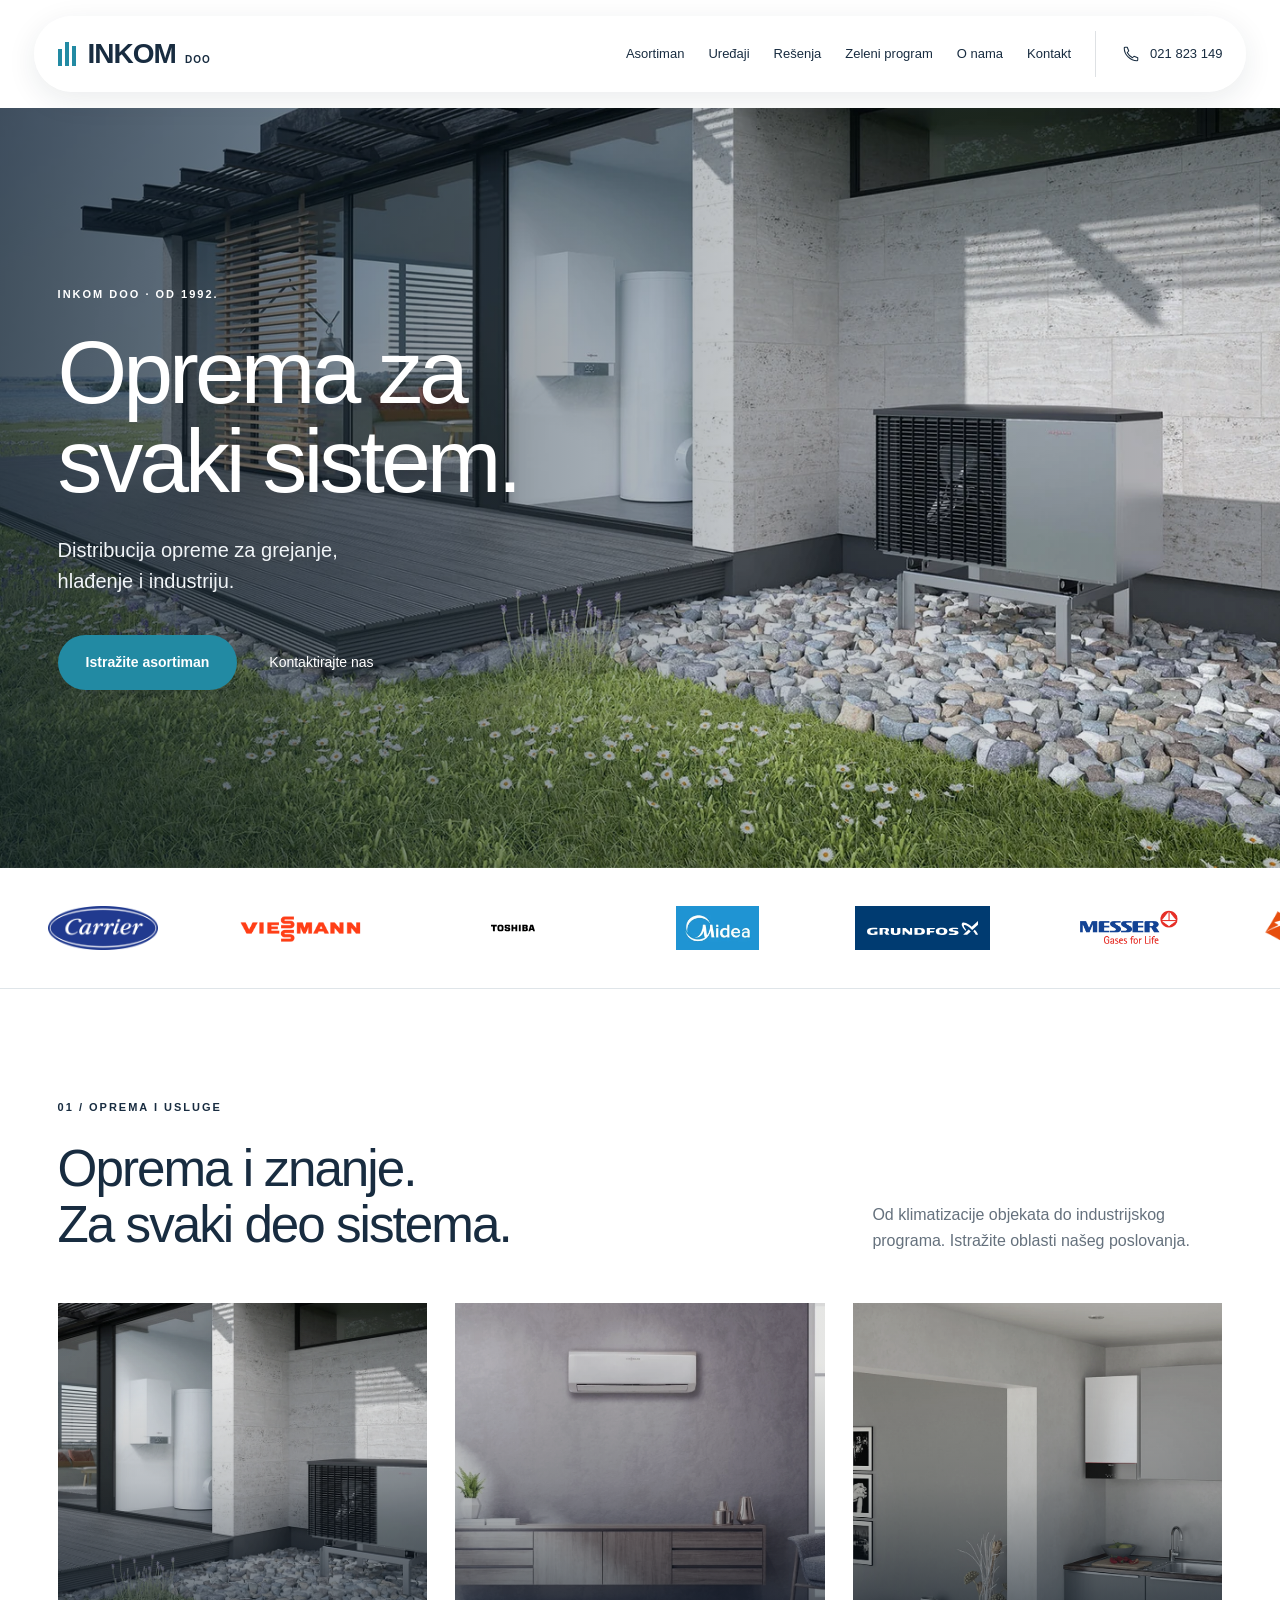
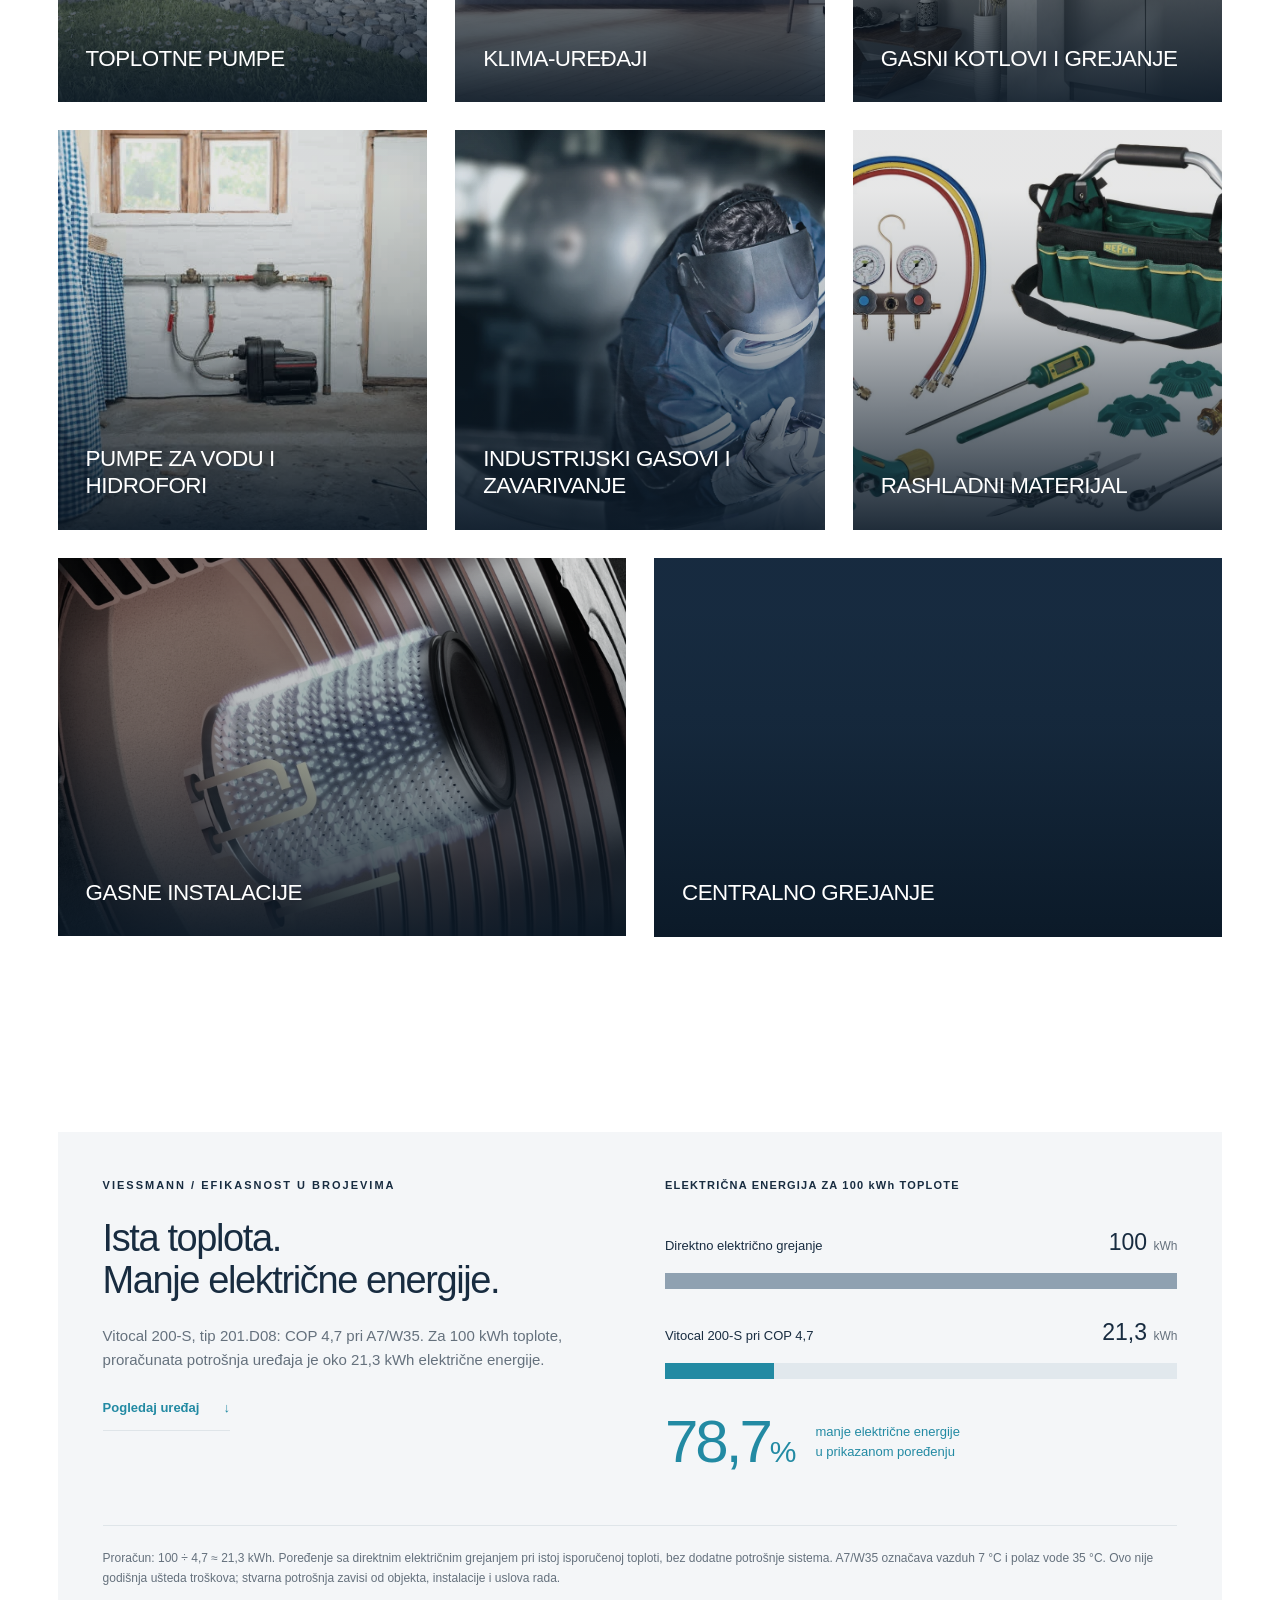
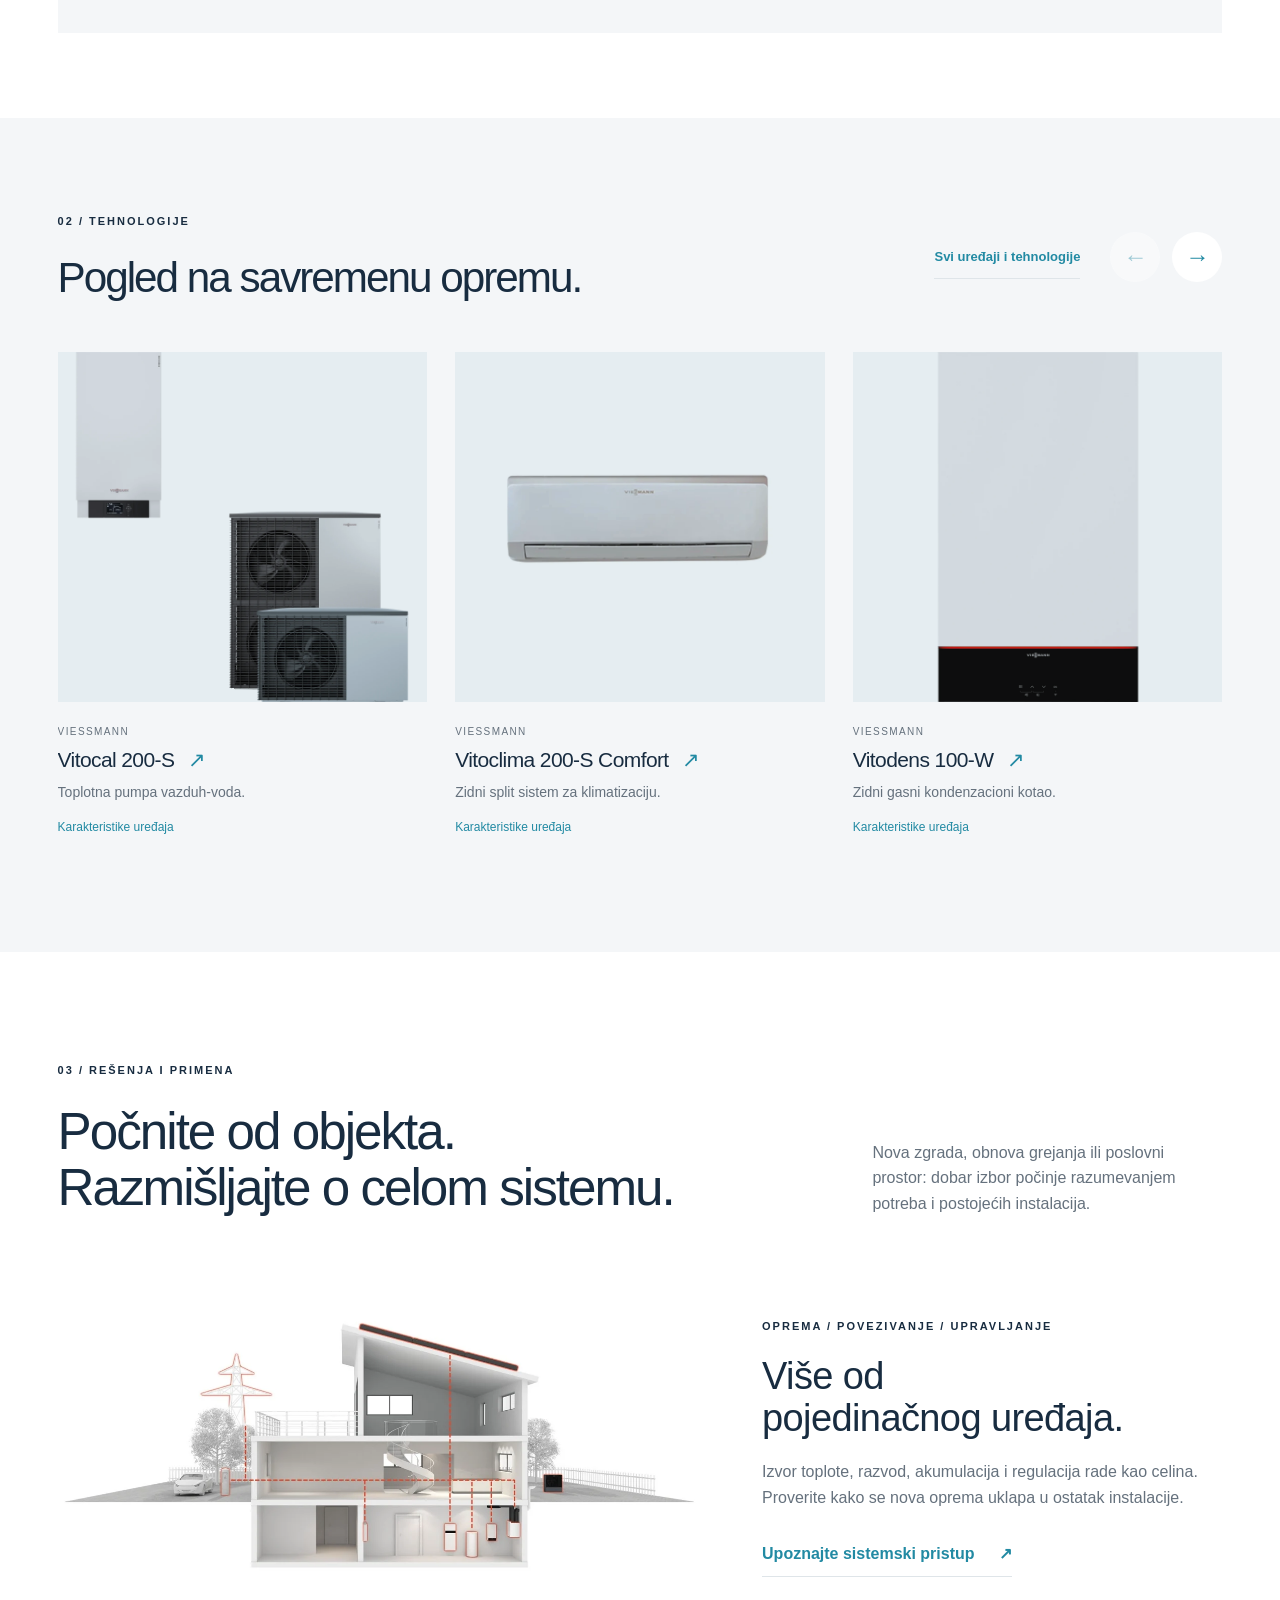
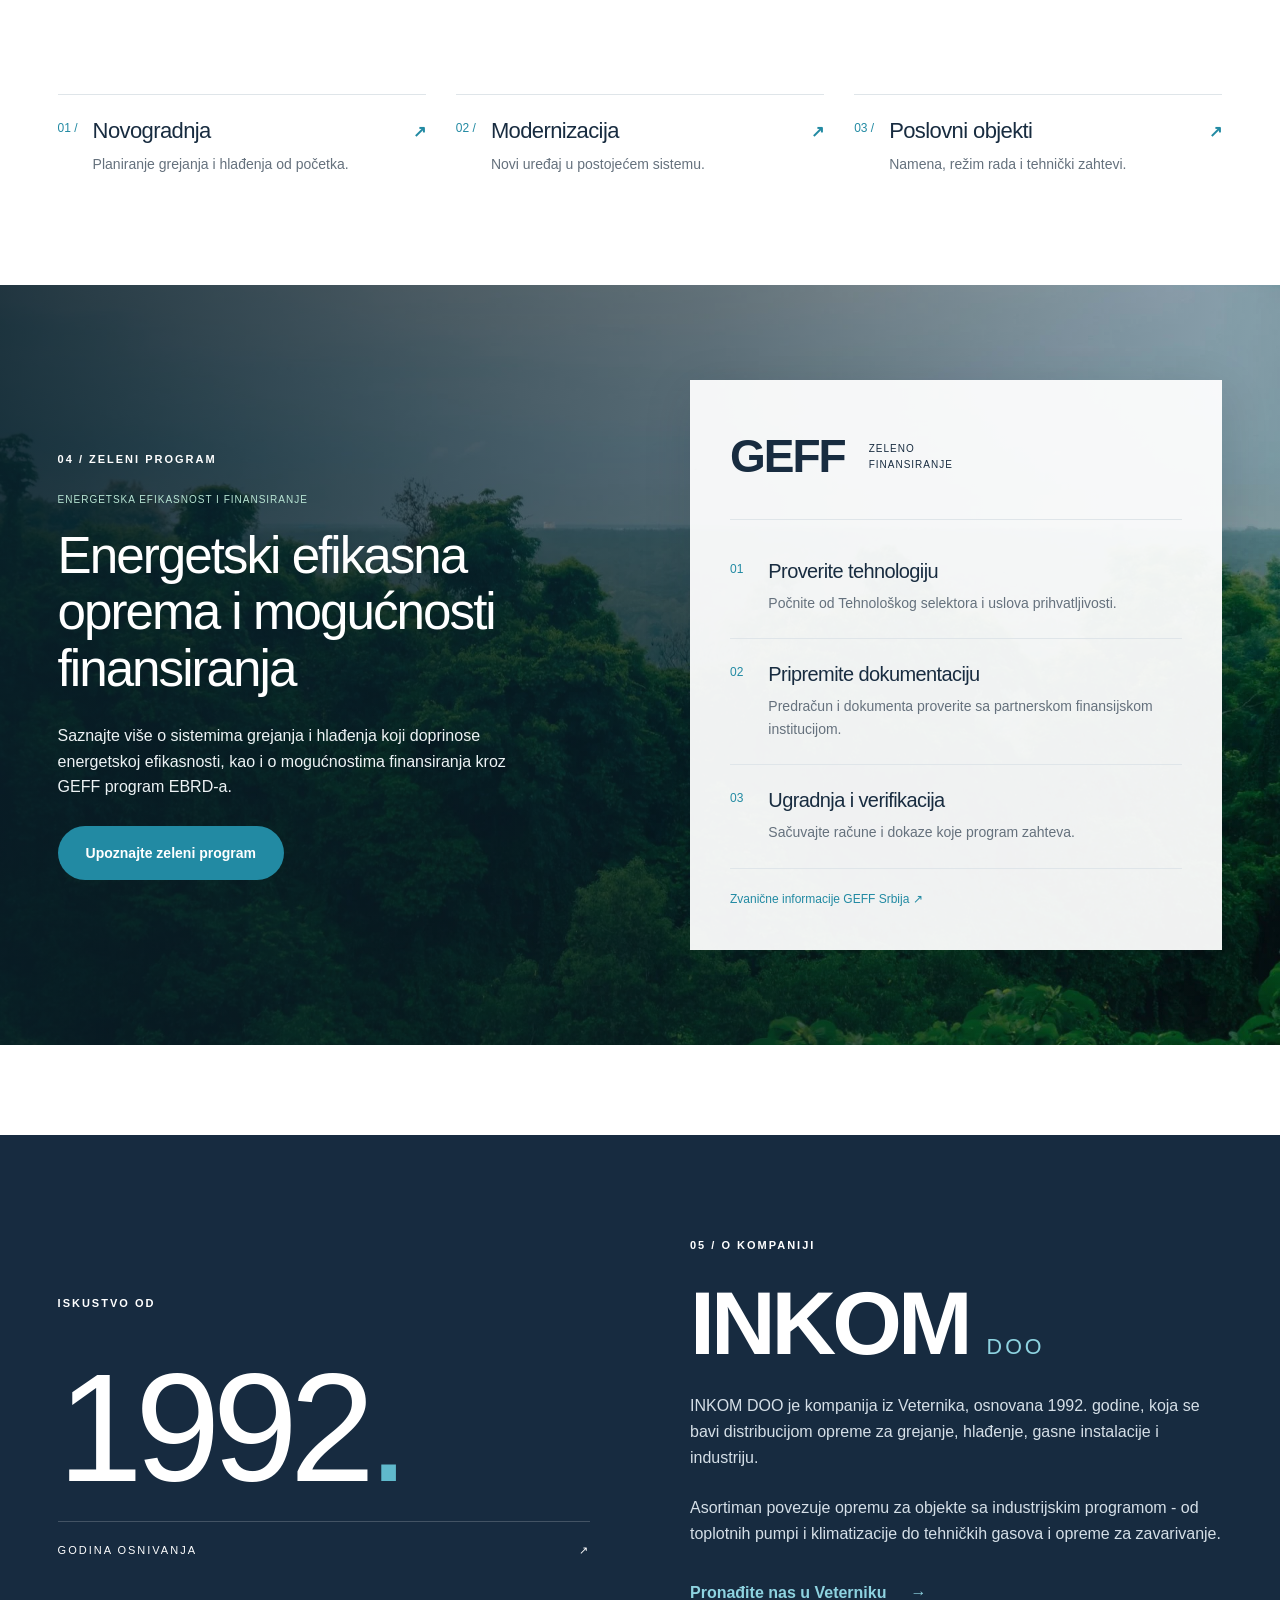
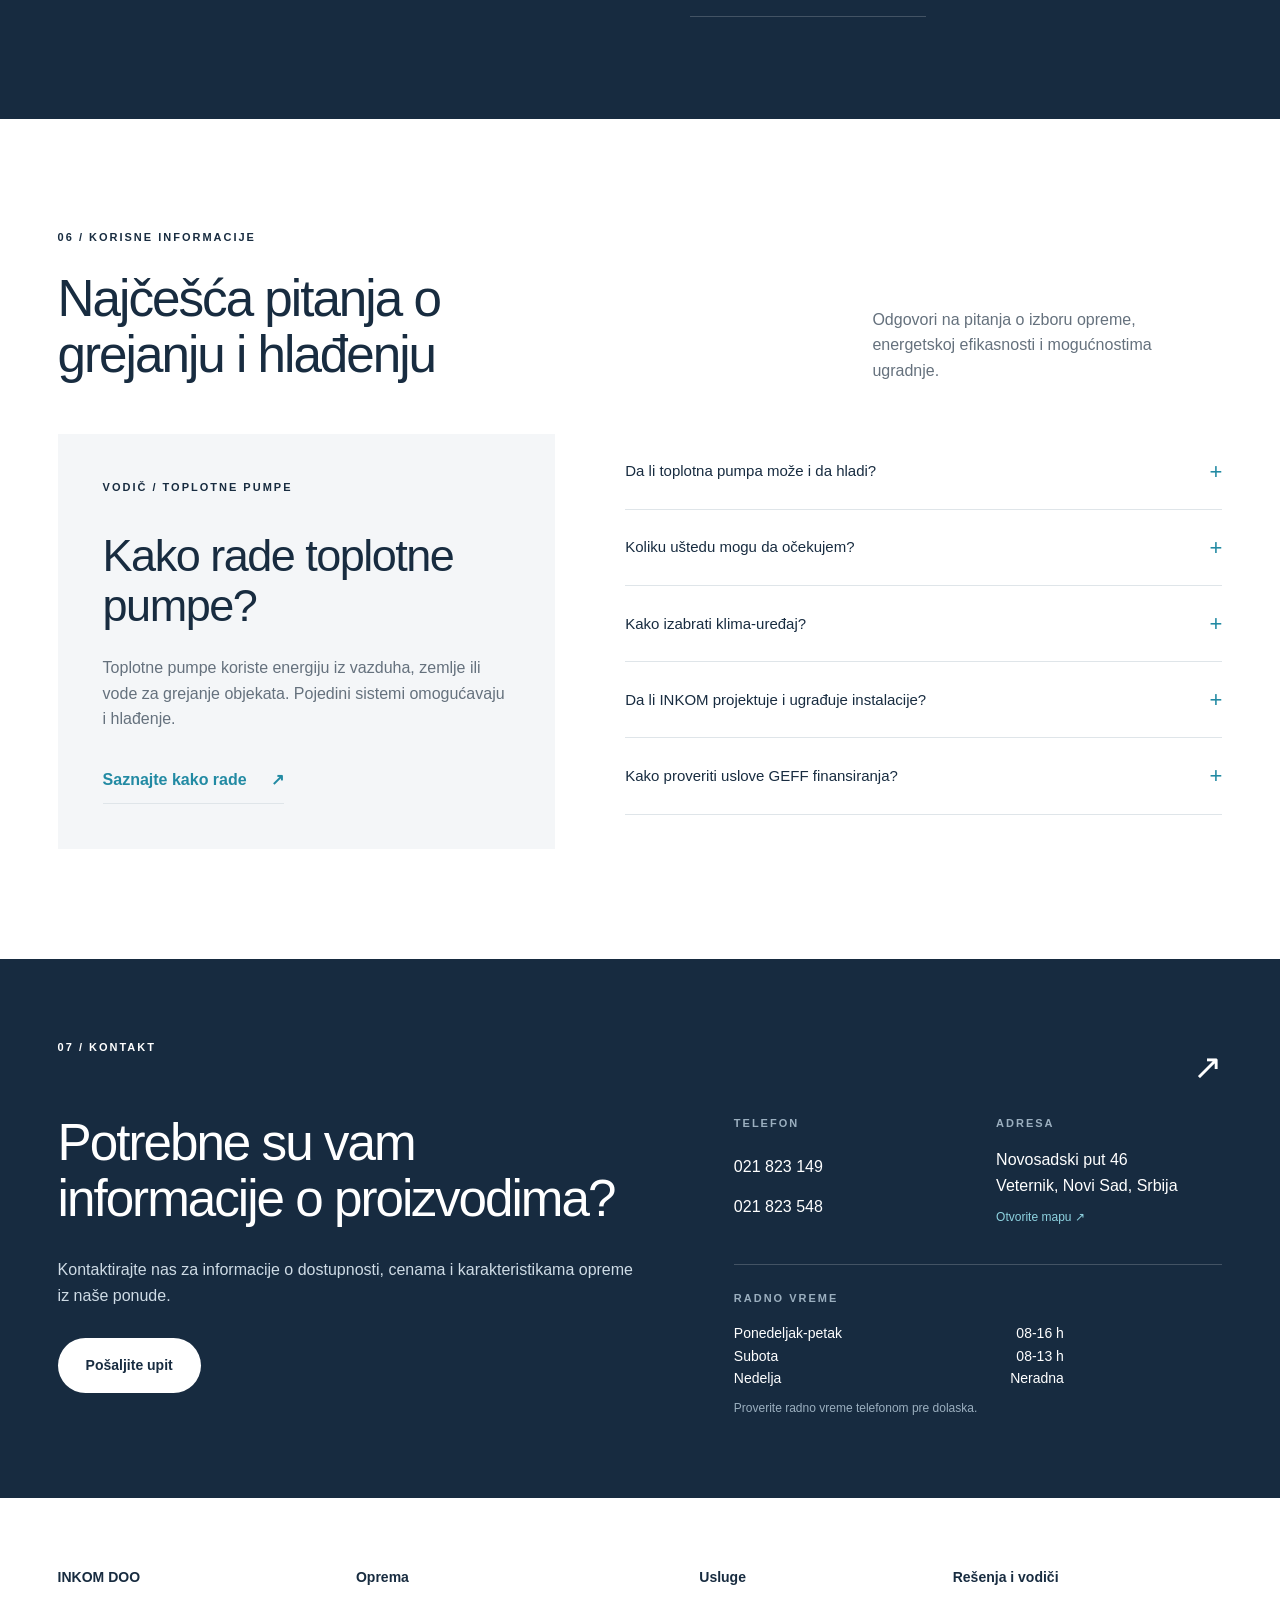
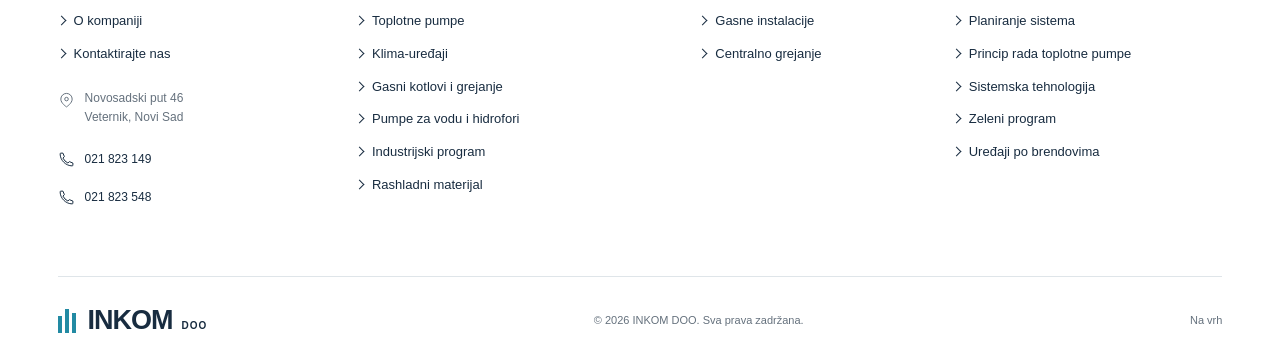
==== index.html @ 64c2d3a6 "Add files via upload" ====
<!doctype html>
<html lang="sr-Latn">
<head>
  <meta charset="utf-8">
  <meta name="viewport" content="width=device-width, initial-scale=1">
  <meta name="robots" content="noindex, nofollow">
  <meta name="description" content="Dizajnerski predlog početne stranice INKOM DOO, Veternik. Oprema za grejanje, hlađenje, gasne instalacije i industriju.">
  <meta name="theme-color" content="#ffffff">
  <title>INKOM DOO - Oprema za svaki sistem | Dizajnerski predlog</title>
  <link rel="icon" href="assets/favicon.svg" type="image/svg+xml">
  <link rel="stylesheet" href="styles.css?v=20261029-17">
  <script src="app.js?v=20261029-17" defer></script>
</head>
<body>
  <a class="skip-link" href="#sadrzaj">Pređite na sadržaj</a>
  <header class="header">
    <div class="container header-inner">
      <a class="wordmark" href="#pocetna" aria-label="INKOM DOO - početna"><span class="logo-symbol" aria-hidden="true"><b></b><b></b><b></b></span>INKOM<span class="doo">DOO</span></a>
      <button class="menu-toggle" type="button" aria-expanded="false" aria-controls="main-nav"><span>Meni</span><span class="menu-icon" aria-hidden="true"></span></button>
      <nav id="main-nav" class="main-nav" aria-label="Glavna navigacija">
        <a href="#asortiman">Asortiman</a><a href="proizvodi.html">Uređaji</a><a href="resenja.html">Rešenja</a><a href="zeleno-finansiranje.html">Zeleni program</a><a href="#o-nama">O nama</a><a href="#kontakt">Kontakt</a>
        <a class="nav-call" href="tel:+38121823149"><svg aria-hidden="true"><use href="assets/equipment.svg#phone"/></svg>021 823 149</a>
      </nav>
    </div>
  </header>
  <main id="sadrzaj">
    <section class="hero hero--overlay" id="pocetna" aria-labelledby="hero-title">
      <img class="hero-backdrop" src="assets/photos/heat-pump-installation.webp" width="1500" height="844" fetchpriority="high" decoding="async" alt="Toplotna pumpa uz savremeni stambeni objekat">
      <div class="hero-shade" aria-hidden="true"></div>
      <div class="container hero-inner">
        <div class="hero-copy">
          <p class="eyebrow">INKOM DOO · OD 1992.</p>
          <h1 id="hero-title">Oprema za<br>svaki sistem.</h1>
          <p class="hero-description">Distribucija opreme za grejanje,<br>hlađenje i industriju.</p>
          <div class="actions"><a class="button button-primary" href="#asortiman">Istražite asortiman</a><a class="hero-contact" href="#kontakt">Kontaktirajte nas</a></div>
        </div>
        
      </div>
    </section>
<section class="brand-ribbon" id="brendovi" tabindex="0" aria-label="Logotipi proizvođača"><div class="ribbon-window"><div class="ribbon-track"><div class="ribbon-group"><span class="ribbon-logo logo-carrier"><img src="assets/logos/carrier.png" alt="Carrier" width="160" height="55" decoding="async"></span><span class="ribbon-logo logo-viessmann"><img src="assets/logos/viessmann.png" alt="Viessmann" width="160" height="55" decoding="async"></span><span class="ribbon-logo logo-toshiba"><img src="assets/logos/toshiba.svg" alt="Toshiba" width="160" height="55" decoding="async"></span><span class="ribbon-logo logo-midea"><img src="assets/logos/midea.webp" alt="Midea" width="160" height="55" decoding="async"></span><span class="ribbon-logo logo-grundfos"><img src="assets/logos/grundfos.svg" alt="Grundfos" width="160" height="55" decoding="async"></span><span class="ribbon-logo logo-messer"><img src="assets/logos/messer.png" alt="Messer Tehnogas" width="160" height="55" decoding="async"></span><span class="ribbon-logo logo-jasic"><img src="assets/logos/jasic.png" alt="JASIC" width="160" height="55" decoding="async"></span><span class="ribbon-logo logo-kzubr"><img src="assets/logos/kzubr.svg" alt="Kzubr" width="160" height="55" decoding="async"></span><span class="ribbon-logo logo-hugong"><img src="assets/logos/hugong.png" alt="HUGONG" width="160" height="55" decoding="async"></span><span class="ribbon-logo logo-esab"><img src="assets/logos/esab.png" alt="ESAB" width="160" height="55" decoding="async"></span></div><div class="ribbon-group" aria-hidden="true"><span class="ribbon-logo logo-carrier"><img src="assets/logos/carrier.png" alt="" width="160" height="55" decoding="async"></span><span class="ribbon-logo logo-viessmann"><img src="assets/logos/viessmann.png" alt="" width="160" height="55" decoding="async"></span><span class="ribbon-logo logo-toshiba"><img src="assets/logos/toshiba.svg" alt="" width="160" height="55" decoding="async"></span><span class="ribbon-logo logo-midea"><img src="assets/logos/midea.webp" alt="" width="160" height="55" decoding="async"></span><span class="ribbon-logo logo-grundfos"><img src="assets/logos/grundfos.svg" alt="" width="160" height="55" decoding="async"></span><span class="ribbon-logo logo-messer"><img src="assets/logos/messer.png" alt="" width="160" height="55" decoding="async"></span><span class="ribbon-logo logo-jasic"><img src="assets/logos/jasic.png" alt="" width="160" height="55" decoding="async"></span><span class="ribbon-logo logo-kzubr"><img src="assets/logos/kzubr.svg" alt="" width="160" height="55" decoding="async"></span><span class="ribbon-logo logo-hugong"><img src="assets/logos/hugong.png" alt="" width="160" height="55" decoding="async"></span><span class="ribbon-logo logo-esab"><img src="assets/logos/esab.png" alt="" width="160" height="55" decoding="async"></span></div></div></div></section>

    <section class="section container" id="asortiman" aria-labelledby="categories-title">
      <div class="section-heading"><div><p class="eyebrow">01 / OPREMA I USLUGE</p><h2 id="categories-title">Oprema i znanje.<br>Za svaki deo sistema.</h2></div><p class="section-intro">Od klimatizacije objekata do industrijskog programa. Istražite oblasti našeg poslovanja.</p></div>
<div class="category-grid" id="usluge">
<a class="category-card" id="kategorija-toplotne-pumpe" href="toplotne-pumpe.html"><img src="assets/photos/heat-pump-installation.webp" width="1500" height="844" loading="lazy" decoding="async" alt="Toplotna pumpa uz fasadu kuće"><span class="category-shade" aria-hidden="true"></span><div class="category-copy"><h3>Toplotne pumpe</h3><div class="category-description"><p>Oprema za sisteme grejanja i hlađenja.</p></div></div><span class="category-arrow" aria-hidden="true">↗</span></a>
<a class="category-card" id="kategorija-klimatizacija" href="klima-uredjaji.html"><img src="assets/photos/category-climate.webp" width="1800" height="1013" loading="lazy" decoding="async" alt="Zidni klima-uređaj u dnevnoj sobi"><span class="category-shade" aria-hidden="true"></span><div class="category-copy"><h3>Klima-uređaji</h3><div class="category-description"><p>Klimatizacija stambenih i poslovnih prostora.</p></div></div><span class="category-arrow" aria-hidden="true">↗</span></a>
<a class="category-card" id="kategorija-kotlovi" href="gasni-kotlovi.html"><img src="assets/photos/category-boiler.webp" width="1800" height="1013" loading="lazy" decoding="async" alt="Zidni gasni kotao u savremenoj kuhinji"><span class="category-shade" aria-hidden="true"></span><div class="category-copy"><h3>Gasni kotlovi i grejanje</h3><div class="category-description"><p>Kotlovi i prateća oprema za grejne instalacije.</p></div></div><span class="category-arrow" aria-hidden="true">↗</span></a>
<a class="category-card" id="kategorija-pumpe" href="pumpe-za-vodu.html"><img src="assets/photos/category-water.webp" width="500" height="500" loading="lazy" decoding="async" alt="Pumpa za vodu povezana sa cevnom instalacijom"><span class="category-shade" aria-hidden="true"></span><div class="category-copy"><h3>Pumpe za vodu i hidrofori</h3><div class="category-description"><p>Oprema za snabdevanje i transport vode.</p></div></div><span class="category-arrow" aria-hidden="true">↗</span></a>
<a class="category-card" id="kategorija-industrija" href="industrijski-program.html"><img src="assets/photos/category-welding.webp" width="1800" height="1013" loading="lazy" decoding="async" alt="Zavarivač sa zaštitnom maskom tokom rada"><span class="category-shade" aria-hidden="true"></span><div class="category-copy"><h3>Industrijski gasovi i zavarivanje</h3><div class="category-description"><p>Tehnički gasovi i oprema za industrijske procese.</p></div></div><span class="category-arrow" aria-hidden="true">↗</span></a>
<a class="category-card" id="kategorija-rashladna" href="rashladni-materijal.html"><img src="assets/photos/category-refrigeration.webp" width="1200" height="900" loading="lazy" decoding="async" alt="Manometarski set i alati za rashladnu tehniku"><span class="category-shade" aria-hidden="true"></span><div class="category-copy"><h3>Rashladni materijal</h3><div class="category-description"><p>Materijal, pribor i oprema za rashladnu tehniku.</p></div></div><span class="category-arrow" aria-hidden="true">↗</span></a>
<a class="category-card" href="gasne-instalacije.html"><img src="assets/photos/category-gas-installation.webp" width="1800" height="1013" loading="lazy" decoding="async" alt="Detalj gasnog gorionika tokom rada"><span class="category-shade" aria-hidden="true"></span><div class="category-copy"><h3>Gasne instalacije</h3><div class="category-description"><p>Projektovanje i ugradnja gasnih instalacija.</p></div></div><span class="category-arrow" aria-hidden="true">↗</span></a>
<a class="category-card" href="centralno-grejanje.html"><img src="assets/photos/category-heating.webp" width="1800" height="1013" loading="lazy" decoding="async" alt="Radijatorsko grejanje u stambenom prostoru"><span class="category-shade" aria-hidden="true"></span><div class="category-copy"><h3>Centralno grejanje</h3><div class="category-description"><p>Ugradnja sistema centralnog grejanja.</p></div></div><span class="category-arrow" aria-hidden="true">↗</span></a>
</div>
</section>

<section class="home-efficiency" id="energetska-efikasnost" aria-labelledby="saving-title-home"><figure class="saving-comparison container" aria-labelledby="saving-title-home"><div class="saving-story"><p class="eyebrow">VIESSMANN / EFIKASNOST U BROJEVIMA</p><h2 id="saving-title-home">Ista toplota.<br>Manje električne energije.</h2><p>Vitocal 200-S, tip 201.D08: COP 4,7 pri A7/W35. Za 100 kWh toplote, proračunata potrošnja uređaja je oko 21,3 kWh električne energije.</p><a class="text-link" href="proizvodi.html#vitocal-200-s">Pogledaj uređaj <span aria-hidden="true">↓</span></a></div><div class="saving-chart"><p class="tiny-label">ELEKTRIČNA ENERGIJA ZA 100 kWh TOPLOTE</p><div class="saving-row"><div><span>Direktno električno grejanje</span><strong>100 <small>kWh</small></strong></div><div class="saving-bar baseline" role="img" aria-label="Direktno električno grejanje: 100 kilovat-sati"><i></i></div></div><div class="saving-row"><div><span>Vitocal 200-S pri COP 4,7</span><strong>21,3 <small>kWh</small></strong></div><div class="saving-bar heatpump" role="img" aria-label="Vitocal 200-S pri COP 4,7: 21,3 kilovat-sata"><i></i></div></div><div class="saving-result"><strong>78,7<small>%</small></strong><p>manje električne energije<br>u prikazanom poređenju</p></div></div><figcaption>Proračun: 100 ÷ 4,7 ≈ 21,3 kWh. Poređenje sa direktnim električnim grejanjem pri istoj isporučenoj toploti, bez dodatne potrošnje sistema. A7/W35 označava vazduh 7 °C i polaz vode 35 °C. Ovo nije godišnja ušteda troškova; stvarna potrošnja zavisi od objekta, instalacije i uslova rada.</figcaption></figure></section>
<section class="product-section" id="tehnologije" aria-labelledby="technology-title"><div class="container"><div class="section-heading"><div><p class="eyebrow">02 / TEHNOLOGIJE</p><h2 id="technology-title">Pogled na savremenu opremu.</h2></div><div class="technology-navigation"><a class="text-link" href="proizvodi.html">Svi uređaji i tehnologije</a><div class="carousel-controls"><button type="button" data-carousel-prev aria-label="Prethodni proizvodi" aria-controls="product-track"><span aria-hidden="true">←</span></button><button type="button" data-carousel-next aria-label="Sledeći proizvodi" aria-controls="product-track"><span aria-hidden="true">→</span></button></div></div></div><div class="product-track" id="product-track" tabindex="0" aria-label="Pregled tehnologija proizvođača"><article class="product-card"><a href="proizvodi.html#vitocal-200-s"><div class="product-image"><img src="assets/photos/heat-pump.webp" loading="lazy" decoding="async" alt="Viessmann Vitocal 200-S"></div><p class="brand-label">Viessmann</p><h3>Vitocal 200-S<span aria-hidden="true"> ↗</span></h3><p>Toplotna pumpa vazduh-voda.</p><span class="product-source">Karakteristike uređaja</span></a></article><article class="product-card"><a href="proizvodi.html#vitoclima-200-s"><div class="product-image"><img src="assets/photos/air-conditioner.webp" loading="lazy" decoding="async" alt="Viessmann Vitoclima 200-S Comfort"></div><p class="brand-label">Viessmann</p><h3>Vitoclima 200-S Comfort<span aria-hidden="true"> ↗</span></h3><p>Zidni split sistem za klimatizaciju.</p><span class="product-source">Karakteristike uređaja</span></a></article><article class="product-card"><a href="proizvodi.html#vitodens-100-w"><div class="product-image"><img src="assets/photos/boiler.webp" loading="lazy" decoding="async" alt="Viessmann Vitodens 100-W"></div><p class="brand-label">Viessmann</p><h3>Vitodens 100-W<span aria-hidden="true"> ↗</span></h3><p>Zidni gasni kondenzacioni kotao.</p><span class="product-source">Karakteristike uređaja</span></a></article><article class="product-card"><a href="proizvodi.html#scala2"><div class="product-image"><img src="assets/photos/water-pump.webp" loading="lazy" decoding="async" alt="Grundfos SCALA2"></div><p class="brand-label">Grundfos</p><h3>SCALA2<span aria-hidden="true"> ↗</span></h3><p>Kompaktan sistem za podizanje pritiska vode.</p><span class="product-source">Karakteristike uređaja</span></a></article></div></div></section>
    <!-- Content partial used by the one-off homepage update, retained for editorial review. -->
<section class="solutions section container" id="resenja" aria-labelledby="solutions-title">
  <div class="section-heading"><div><p class="eyebrow">03 / REŠENJA I PRIMENA</p><h2 id="solutions-title">Počnite od objekta.<br>Razmišljajte o celom sistemu.</h2></div><p class="section-intro">Nova zgrada, obnova grejanja ili poslovni prostor: dobar izbor počinje razumevanjem potreba i postojećih instalacija.</p></div>
  <div class="system-editorial"><figure><img src="assets/photos/connected-system.webp" width="1280" height="720" loading="lazy" decoding="async" alt="Viessmann ilustracija povezivanja energetskih komponenti u objektu"></figure><div class="system-editorial-copy"><span class="tiny-label">OPREMA / POVEZIVANJE / UPRAVLJANJE</span><h3>Više od<br>pojedinačnog uređaja.</h3><p>Izvor toplote, razvod, akumulacija i regulacija rade kao celina. Proverite kako se nova oprema uklapa u ostatak instalacije.</p><a class="text-link" href="sistemska-tehnologija.html">Upoznajte sistemski pristup <span aria-hidden="true">↗</span></a></div></div>
  <div class="solution-links"><a href="resenja.html#novogradnja"><span>01 /</span><div><h3>Novogradnja</h3><p>Planiranje grejanja i hlađenja od početka.</p></div><b aria-hidden="true">↗</b></a><a href="resenja.html#modernizacija"><span>02 /</span><div><h3>Modernizacija</h3><p>Novi uređaj u postojećem sistemu.</p></div><b aria-hidden="true">↗</b></a><a href="resenja.html#poslovni-objekti"><span>03 /</span><div><h3>Poslovni objekti</h3><p>Namena, režim rada i tehnički zahtevi.</p></div><b aria-hidden="true">↗</b></a></div>
</section>
<section class="green-program" id="zeleni-program" aria-labelledby="green-title"><img class="green-program-backdrop" src="assets/photos/green-landscape.webp" alt="" width="1920" height="1280" loading="lazy" decoding="async"><div class="container green-layout"><div class="green-copy"><p class="eyebrow">04 / ZELENI PROGRAM</p><span class="green-kicker">ENERGETSKA EFIKASNOST I FINANSIRANJE</span><h2 id="green-title">Energetski efikasna oprema i mogućnosti finansiranja</h2><p>Saznajte više o sistemima grejanja i hlađenja koji doprinose energetskoj efikasnosti, kao i o mogućnostima finansiranja kroz GEFF program EBRD-a.</p><a class="button button-green" href="zeleno-finansiranje.html">Upoznajte zeleni program</a></div><div class="green-process"><div class="geff-heading"><span>GEFF</span><span>ZELENO<br>FINANSIRANJE</span></div><ol><li><span>01</span><div><h3>Proverite tehnologiju</h3><p>Počnite od Tehnološkog selektora i uslova prihvatljivosti.</p></div></li><li><span>02</span><div><h3>Pripremite dokumentaciju</h3><p>Predračun i dokumenta proverite sa partnerskom finansijskom institucijom.</p></div></li><li><span>03</span><div><h3>Ugradnja i verifikacija</h3><p>Sačuvajte račune i dokaze koje program zahteva.</p></div></li></ol><a class="green-source" href="https://ebrdgeff.com/serbia/rs/the-programme/procedures/" target="_blank" rel="noopener noreferrer">Zvanične informacije GEFF Srbija ↗<span class="sr-only"> (otvara novi prozor)</span></a></div></div></section>

    <section class="about" id="o-nama" aria-labelledby="about-title"><div class="container about-layout"><div class="about-year"><span class="eyebrow">ISKUSTVO OD</span><strong>1992<span aria-hidden="true">.</span></strong><div class="year-caption"><span>GODINA OSNIVANJA</span><span aria-hidden="true">↗</span></div></div><div class="about-copy"><p class="eyebrow">05 / O KOMPANIJI</p><h2 id="about-title" class="about-company-name">INKOM<span>DOO</span></h2><p>INKOM DOO je kompanija iz Veternika, osnovana 1992. godine, koja se bavi distribucijom opreme za grejanje, hlađenje, gasne instalacije i industriju.</p><p>Asortiman povezuje opremu za objekte sa industrijskim programom - od toplotnih pumpi i klimatizacije do tehničkih gasova i opreme za zavarivanje.</p><a class="text-link" href="#kontakt">Pronađite nas u Veterniku <span aria-hidden="true">→</span></a></div></div></section>

    <section class="knowledge section container" id="baza-znanja" aria-labelledby="knowledge-title"><div class="section-heading"><div><p class="eyebrow">06 / KORISNE INFORMACIJE</p><h2 id="knowledge-title">Najčešća pitanja o grejanju i hlađenju</h2></div><p class="section-intro">Odgovori na pitanja o izboru opreme, energetskoj efikasnosti i mogućnostima ugradnje.</p></div><div class="knowledge-layout"><a class="knowledge-feature" href="resenja.html#toplotne-pumpe"><span class="tiny-label">VODIČ / TOPLOTNE PUMPE</span><h3>Kako rade toplotne pumpe?</h3><p>Toplotne pumpe koriste energiju iz vazduha, zemlje ili vode za grejanje objekata. Pojedini sistemi omogućavaju i hlađenje.</p><span class="text-link">Saznajte kako rade <span aria-hidden="true">↗</span></span></a><div class="faq-list"><details><summary>Da li toplotna pumpa može i da hladi?<span aria-hidden="true">+</span></summary><div><p>Određeni sistemi omogućavaju i hlađenje. Potrebno je proveriti funkcije izabranog modela i da li su razvod i ostale komponente prilagođeni takvom radu.</p><a class="text-link" href="resenja.html#toplotne-pumpe">Više o tehnologiji →</a></div></details><details><summary>Koliku uštedu mogu da očekujem?<span aria-hidden="true">+</span></summary><div><p>Ušteda zavisi od objekta, izolacije, režima rada, temperatura sistema i troškova energenata. Jedan procenat se ne može primeniti na svaki projekat.</p></div></details><details><summary>Kako izabrati klima-uređaj?<span aria-hidden="true">+</span></summary><div><p>Pripremite podatke o površini, izolaciji, staklenim površinama, nameni i broju korisnika prostora. Zatim uporedite karakteristike konkretnih modela za potrebni režim rada.</p><a class="text-link" href="klima-uredjaji.html">Pregled pitanja za izbor →</a></div></details><details><summary>Da li INKOM projektuje i ugrađuje instalacije?<span aria-hidden="true">+</span></summary><div><p>Usluge obuhvataju projektovanje i ugradnju gasnih instalacija i ugradnju centralnog grejanja. Javite nam se sa informacijama o vašem objektu.</p><a class="text-link" href="#usluge">Pregled usluga →</a></div></details><details><summary>Kako proveriti uslove GEFF finansiranja?<span aria-hidden="true">+</span></summary><div><p>Informacije proverite na zvaničnom GEFF sajtu i kod partnerske finansijske institucije. Prihvatljivost opreme i kreditna odluka su zasebne provere.</p><a class="text-link" href="zeleno-finansiranje.html">Pročitajte GEFF vodič →</a></div></details></div></div></section>

<section class="contact" id="kontakt" aria-labelledby="contact-title"><div class="container"><div class="contact-heading"><p class="eyebrow">07 / KONTAKT</p><span class="contact-dot" aria-hidden="true">↗</span></div><div class="contact-layout"><div><h2 id="contact-title">Potrebne su vam informacije o proizvodima?</h2><p>Kontaktirajte nas za informacije o dostupnosti, cenama i karakteristikama opreme iz naše ponude.</p><a class="button button-light" href="tel:+38121823149">Pošaljite upit</a></div><div class="contact-information"><div><span class="tiny-label">TELEFON</span><a href="tel:+38121823149">021 823 149</a><a href="tel:+38121823548">021 823 548</a></div><div><span class="tiny-label">ADRESA</span><address>Novosadski put 46<br>Veternik, Novi Sad, Srbija</address><a class="map-link" href="https://www.google.com/maps/search/?api=1&amp;query=Novosadski+put+46%2C+Veternik%2C+Serbia" target="_blank" rel="noopener noreferrer">Otvorite mapu <span aria-hidden="true">↗</span><span class="sr-only"> (otvara novi prozor)</span></a></div><div class="working-hours"><span class="tiny-label">RADNO VREME</span><dl><div><dt>Ponedeljak-petak</dt><dd>08-16 h</dd></div><div><dt>Subota</dt><dd>08-13 h</dd></div><div><dt>Nedelja</dt><dd>Neradna</dd></div></dl><p>Proverite radno vreme telefonom pre dolaska.</p></div></div></div></div></section>
  </main>
  <footer class="footer footer-directory"><div class="container"><div class="footer-columns"><section><h2>INKOM DOO</h2><ul><li><a href="#o-nama">O kompaniji</a></li><li><a href="#kontakt">Kontaktirajte nas</a></li></ul><address class="footer-address"><svg class="contact-icon" viewBox="0 0 24 24" fill="none" aria-hidden="true"><path d="M20 10c0 6-8 11-8 11S4 16 4 10a8 8 0 1 1 16 0Z" stroke="currentColor" stroke-width="1.4"/><circle cx="12" cy="10" r="2.5" stroke="currentColor" stroke-width="1.4"/></svg><span>Novosadski put 46<br>Veternik, Novi Sad</span></address><a class="footer-phone" href="tel:+38121823149"><svg class="contact-icon" viewBox="0 0 24 24" aria-hidden="true"><use href="assets/equipment.svg#phone"/></svg><span>021 823 149</span></a><a class="footer-phone" href="tel:+38121823548"><svg class="contact-icon" viewBox="0 0 24 24" aria-hidden="true"><use href="assets/equipment.svg#phone"/></svg><span>021 823 548</span></a></section><nav aria-label="Oprema u podnožju"><h2>Oprema</h2><ul><li><a href="toplotne-pumpe.html">Toplotne pumpe</a></li><li><a href="klima-uredjaji.html">Klima-uređaji</a></li><li><a href="gasni-kotlovi.html">Gasni kotlovi i grejanje</a></li><li><a href="pumpe-za-vodu.html">Pumpe za vodu i hidrofori</a></li><li><a href="industrijski-program.html">Industrijski program</a></li><li><a href="rashladni-materijal.html">Rashladni materijal</a></li></ul></nav><nav aria-label="Usluge u podnožju"><h2>Usluge</h2><ul><li><a href="gasne-instalacije.html">Gasne instalacije</a></li><li><a href="centralno-grejanje.html">Centralno grejanje</a></li></ul></nav><nav aria-label="Vodiči u podnožju"><h2>Rešenja i vodiči</h2><ul><li><a href="resenja.html">Planiranje sistema</a></li><li><a href="resenja.html#toplotne-pumpe">Princip rada toplotne pumpe</a></li><li><a href="sistemska-tehnologija.html">Sistemska tehnologija</a></li><li><a href="zeleno-finansiranje.html">Zeleni program</a></li><li><a href="proizvodi.html">Uređaji po brendovima</a></li></ul></nav></div><div class="footer-legal"><a class="wordmark" href="#pocetna" aria-label="INKOM DOO - početna"><span class="logo-symbol" aria-hidden="true"><b></b><b></b><b></b></span>INKOM<span class="doo">DOO</span></a><p>© 2026 INKOM DOO. Sva prava zadržana.</p><a href="#pocetna">Na vrh</a></div></div></footer>
</body>
</html>
---- styles.css ----
/* INKOM — restrained industrial design, white / navy / teal. */
:root{--paper:#fff;--white:#fff;--ink:#182c40;--muted:#65717d;--line:#dfe5e9;--accent:#228aa3;--soft:#f4f6f8;--green:#eef5f5;--dark:#172b40;--max:1440px;--gutter:clamp(22px,4.5vw,80px)}
*{box-sizing:border-box}html{scroll-behavior:smooth;scroll-padding-top:110px}body{margin:0;background:var(--paper);color:var(--ink);font-family:Arial,Helvetica,sans-serif;font-size:16px;line-height:1.6;-webkit-font-smoothing:antialiased}h1,h2,h3,p,figure{margin:0}h1,h2,h3{font-weight:400;line-height:1.1}h2{font-size:clamp(34px,4vw,60px);letter-spacing:-2px;text-wrap:balance}h3{font-size:26px;letter-spacing:-.6px}a{color:inherit;text-decoration:none}button{font:inherit;color:inherit;cursor:pointer}img{max-width:100%;display:block}svg{width:24px;height:24px}a,button,summary{touch-action:manipulation}a:focus-visible,button:focus-visible,summary:focus-visible,[tabindex]:focus-visible{outline:3px solid var(--accent);outline-offset:5px}::selection{background:#d6ebf1}.container{width:min(var(--max),100% - var(--gutter)*2);margin-inline:auto}.section{padding-block:110px}.section-heading{display:flex;justify-content:space-between;align-items:end;gap:48px;margin-bottom:50px}.section-intro{max-width:350px;color:var(--muted);font-size:16px}.eyebrow,.tiny-label{display:block;font-size:11px;font-weight:600;letter-spacing:2px;line-height:1.6}.eyebrow{margin-bottom:24px}.text-link{display:inline-flex;align-items:center;gap:24px;color:var(--accent);font-weight:600;border-bottom:1px solid var(--line);padding:10px 0;min-height:44px}.text-link:hover{border-color:var(--accent)}.button{display:inline-flex;align-items:center;justify-content:space-between;gap:30px;min-height:54px;padding:16px 24px;font-size:14px;font-weight:600;transition:background .2s}.button-primary,.button-green{background:var(--accent);color:white}.button-primary:hover,.button-green:hover{background:#176b81}.button-light{background:white;color:var(--ink)}.sr-only,.skip-link:not(:focus){position:absolute;width:1px;height:1px;padding:0;margin:-1px;overflow:hidden;clip:rect(0,0,0,0);white-space:nowrap;border:0}.skip-link:focus{position:fixed;left:20px;top:10px;z-index:100;background:white;padding:15px}.header{position:sticky;top:0;z-index:30;background:white;border-bottom:1px solid var(--line)}.header-inner{display:flex;align-items:center;justify-content:space-between;min-height:90px;gap:30px}.wordmark{display:inline-flex;align-items:center;gap:9px;font-size:30px;font-weight:750;letter-spacing:-1px;line-height:1}.doo{font-size:10px;align-self:end;letter-spacing:1px;margin-bottom:3px}.logo-symbol{display:flex;gap:3px;align-items:end;height:24px;margin-right:3px}.logo-symbol b{width:4px;background:var(--accent);height:17px}.logo-symbol b:nth-child(2){height:24px}.logo-symbol b:nth-child(3){height:20px}.main-nav{display:flex;align-items:center;gap:26px;font-size:13px}.main-nav a{padding:13px 0}.main-nav a:hover,.main-nav [aria-current]{color:var(--accent)}.main-nav .nav-call{border-left:1px solid var(--line);padding-left:26px;display:flex;gap:10px;align-items:center}.nav-call svg{width:18px;height:18px}.menu-toggle{display:none}.hero{min-height:660px;height:min(760px,calc(100svh - 90px));position:relative;color:white;isolation:isolate;background:var(--dark)}.hero-backdrop,.hero-shade{position:absolute;inset:0;width:100%;height:100%;object-fit:cover;z-index:-2}.hero-backdrop{object-position:center 58%}.hero-shade{z-index:-1;background:linear-gradient(90deg,rgba(10,25,38,.72),rgba(10,25,38,.25) 58%,rgba(10,25,38,.04))}.hero-inner{height:100%;display:flex;align-items:center}.hero-copy{padding:72px 0;max-width:750px}.hero .eyebrow{letter-spacing:2px}.hero h1{font-size:clamp(54px,7vw,108px);letter-spacing:-4px;line-height:.99}.hero-description{margin-top:30px;font-size:20px;line-height:1.55;color:#f1f5f8}.actions{display:flex;align-items:center;gap:32px;margin-top:38px}.hero-contact{display:flex;gap:20px;font-size:14px;min-height:50px;align-items:center}.short-line{display:inline-block;width:30px;height:1px;background:currentColor;vertical-align:middle;margin-right:10px}
/* Infinite manufacturer strip; two equal groups ensure a seamless leftward loop. */
.brand-ribbon{position:relative;background:white;border-bottom:1px solid var(--line);padding:34px 0;overflow:hidden}.ribbon-heading{display:flex;justify-content:space-between;align-items:center;margin-bottom:22px}.ribbon-heading .tiny-label{color:var(--muted)}.ribbon-toggle{background:none;border:0;font-size:12px;min-height:44px;padding:5px 12px;color:var(--muted)}.ribbon-window{overflow:hidden}.ribbon-track{display:flex;width:max-content;animation:brand-drift 45s linear infinite}.ribbon-group{display:flex;align-items:center;gap:70px;padding:0 35px;flex-shrink:0}.ribbon-logo{width:135px;height:52px;display:flex;align-items:center;justify-content:center}.ribbon-logo img{max-width:135px;max-height:44px;object-fit:contain;filter:none;opacity:1}.ribbon-track.is-paused,.brand-ribbon:hover .ribbon-track,.brand-ribbon:focus-within .ribbon-track{animation-play-state:paused}@keyframes brand-drift{to{transform:translateX(-50%)}}
/* Photo cards: interaction and timing follow the supplied electrical-services reference. */
.category-grid{display:grid;grid-template-columns:repeat(6,minmax(0,1fr));gap:28px}.category-card{grid-column:span 2;aspect-ratio:1/1.08;position:relative;overflow:hidden;isolation:isolate;background:var(--dark);color:white;display:block}.category-card:nth-last-child(-n+2){grid-column:span 3;aspect-ratio:1.5/1}.category-card>img{position:absolute;inset:0;width:100%;height:100%;object-fit:cover;filter:saturate(.6) brightness(.92);transition:transform .4s,filter .4s}.category-card:nth-child(1)>img{object-position:67% center}.category-card:nth-child(3)>img{object-position:30% center}.category-card:nth-child(4)>img{object-position:center 40%}.category-card:nth-child(6)>img{object-fit:cover;object-position:center}.category-shade{position:absolute;inset:0;background:linear-gradient(180deg,rgba(10,24,38,.02) 15%,rgba(10,24,38,.18) 45%,rgba(10,24,38,.9));pointer-events:none}.category-copy{position:absolute;left:28px;right:35px;bottom:30px;transition:transform .4s}.category-copy h3{font-size:clamp(21px,1.75vw,28px);text-transform:uppercase;letter-spacing:-.5px;font-weight:400;line-height:1.2}.category-description{display:grid;grid-template-rows:0fr;transition:grid-template-rows .4s}.category-description p{min-height:0;overflow:hidden;opacity:0;font-size:14px;line-height:1.6;color:#e2e9ef;transform:translateY(12px);transition:opacity .4s,transform .4s,padding-top .4s}.category-arrow{position:absolute;right:20px;top:18px;font-size:25px;opacity:0;transform:translate(-4px,4px);transition:opacity .4s,transform .4s}.category-card:focus-visible>img{filter:saturate(.55) brightness(.68);transform:scale(1.025)}.category-card:focus-visible .category-copy{transform:translateY(-4px)}.category-card:focus-visible .category-description{grid-template-rows:1fr}.category-card:focus-visible .category-description p{opacity:1;padding-top:14px;transform:none}.category-card:focus-visible .category-arrow{opacity:1;transform:none}@media(hover:hover) and (pointer:fine){.category-card:hover>img{filter:saturate(.55) brightness(.68);transform:scale(1.025)}.category-card:hover .category-copy{transform:translateY(-4px)}.category-card:hover .category-description{grid-template-rows:1fr}.category-card:hover .category-description p{opacity:1;padding-top:14px;transform:none}.category-card:hover .category-arrow{opacity:1;transform:none}}
.category-details{margin-top:40px;display:grid;grid-template-columns:1fr 1fr;column-gap:40px}.category-details details,.faq-list details{border-bottom:1px solid var(--line);scroll-margin-top:120px}summary{display:flex;justify-content:space-between;align-items:center;gap:16px;padding:20px 0;cursor:pointer;list-style:none;font-size:15px}summary::-webkit-details-marker{display:none}summary>span{font-size:22px;font-weight:400;color:var(--accent)}details[open]>summary>span{transform:rotate(45deg)}details>div{padding:0 0 24px;color:var(--muted);font-size:15px}details p{margin-bottom:10px}
.product-section{padding:95px 0;background:var(--soft)}.product-section .section-heading{align-items:center}.product-section h2{max-width:600px;font-size:clamp(32px,3.3vw,48px)}.carousel-controls{display:flex;gap:12px}.carousel-controls button{border:0;border-radius:50%;background:white;color:var(--accent);width:50px;height:50px;font-size:22px}.carousel-controls button:disabled{opacity:.4;cursor:default}.product-track{display:grid;grid-auto-flow:column;grid-auto-columns:calc((100% - 56px)/3);gap:28px;overflow-x:auto;scroll-snap-type:x mandatory;scrollbar-width:thin;scrollbar-color:#b9c7d2 transparent;padding-bottom:20px;overscroll-behavior-x:contain}.product-card{min-width:0;scroll-snap-align:start}.product-card>a{display:block}.product-image{height:350px;display:flex;align-items:center;justify-content:center;background:#e5edf1;overflow:hidden;margin-bottom:22px}.product-image img{width:100%;height:100%;object-fit:contain;mix-blend-mode:multiply;transition:transform .4s}.product-card a:hover .product-image img{transform:scale(1.025)}.brand-label{font-size:10px;letter-spacing:1.4px;text-transform:uppercase;color:var(--muted);margin-bottom:8px}.product-card h3{font-size:21px;margin-bottom:10px}.product-card h3 span{color:var(--accent);margin-left:8px}.product-card p:not(.brand-label){color:var(--muted);font-size:14px}.product-source{display:block;margin-top:15px;color:var(--accent);font-size:12px}
.system-editorial{display:grid;grid-template-columns:1.4fr 1fr;gap:60px;align-items:center}.system-editorial figure{background:var(--soft)}.system-editorial img{width:100%;height:auto}.system-editorial-copy h3{font-size:38px;margin:20px 0}.system-editorial-copy p{color:var(--muted);margin-bottom:20px}.solution-links{display:grid;grid-template-columns:repeat(3,1fr);gap:30px;margin-top:65px}.solution-links>a{border-top:1px solid var(--line);padding-top:24px;display:flex;gap:15px}.solution-links>a>span{font-size:12px;color:var(--accent)}.solution-links h3{font-size:22px;margin-bottom:10px}.solution-links p{font-size:14px;color:var(--muted)}.solution-links b{margin-left:auto;color:var(--accent)}.green-program{background:var(--soft);padding:95px 0}.green-layout{display:grid;grid-template-columns:1fr 1fr;gap:100px;align-items:center}.green-kicker{display:block;font-size:10px;letter-spacing:1px;color:var(--accent);margin-bottom:20px}.green-copy>p:not(.eyebrow){max-width:480px;margin:26px 0;color:var(--muted)}.green-process{padding:40px;background:white}.geff-heading{display:flex;align-items:center;gap:24px;border-bottom:1px solid var(--line);padding-bottom:25px}.geff-heading>span:first-child{font-size:46px;font-weight:700;letter-spacing:-2px}.geff-heading>span:last-child{font-size:10px;letter-spacing:1px}.green-process ol{list-style:none;padding:0}.green-process li{display:flex;gap:25px;padding:24px 0;border-bottom:1px solid var(--line)}.green-process li>span{font-size:12px;color:var(--accent)}.green-process h3{font-size:20px;margin-bottom:10px}.green-process p{font-size:14px;color:var(--muted)}.green-source{font-size:12px;color:var(--accent)}.about{background:var(--dark);color:white;padding:100px 0}.about-layout{display:grid;grid-template-columns:1fr 1fr;gap:100px;align-items:center}.about-year strong{display:block;font-size:clamp(90px,12vw,180px);font-weight:400;letter-spacing:-8px;line-height:1.2}.about-year strong>span{color:#60b9cc}.year-caption{display:flex;justify-content:space-between;border-top:1px solid #ffffff30;padding-top:20px;font-size:11px;letter-spacing:2px}.about-copy>p:not(.eyebrow){color:#d5dfe7;margin-top:25px}.about .text-link{color:#8ed3e0;border-color:#ffffff30;margin-top:24px}.knowledge-layout{display:grid;grid-template-columns:1fr 1.2fr;gap:70px}.knowledge-feature{background:var(--soft);padding:45px}.knowledge-feature h3{font-size:45px;letter-spacing:-1.5px;margin:35px 0 25px}.knowledge-feature p{color:var(--muted);margin-bottom:25px}.contact{background:var(--dark);color:white;padding:80px 0}.contact-heading{display:flex;justify-content:space-between}.contact-dot{font-size:35px}.contact-layout{display:grid;grid-template-columns:1.2fr 1fr;gap:90px;margin-top:20px}.contact-layout>div>p{color:#cedbe5;margin:30px 0}.contact-information{display:grid;grid-template-columns:1fr 1fr;gap:36px}.contact-information .tiny-label{color:#9bafbf;margin-bottom:15px}.contact-information>div>a{display:block}.contact-information a:hover{text-decoration:underline}.contact-information address{font-style:normal}.contact-information .map-link{font-size:12px;margin-top:10px;color:#8ed3e0}.working-hours{grid-column:1/-1;padding-top:25px;border-top:1px solid #ffffff30}.working-hours dl{margin:0;max-width:330px}.working-hours dl>div{display:flex;justify-content:space-between;font-size:14px}.working-hours dd{margin:0}.working-hours p{font-size:12px;margin-top:10px;color:#9bafbf}.footer{padding:60px 0 25px;background:white}.footer-main{display:flex;align-items:start;justify-content:space-between;gap:35px}.footer-main>p{font-size:14px;color:var(--muted)}.footer-main nav{display:flex;flex-wrap:wrap;gap:15px 25px;max-width:400px;font-size:13px}.back-top{font-size:13px}.footer-bottom{display:flex;justify-content:space-between;border-top:1px solid var(--line);margin-top:45px;padding-top:25px;font-size:11px;color:var(--muted);letter-spacing:1px}
/* Shared static information pages. */
.breadcrumbs{display:flex;gap:15px;font-size:12px;color:var(--muted);padding-top:30px}.guide-hero{padding-block:75px}.guide-hero h1{font-size:clamp(48px,6vw,84px);letter-spacing:-3px}.guide-hero em{font-style:normal;color:var(--accent)}.guide-lead{max-width:700px;margin-top:30px;font-size:20px;color:var(--muted)}.guide-topics{display:flex;flex-wrap:wrap;gap:15px 30px;margin-top:35px;font-size:14px;color:var(--accent)}.guide-photo img{width:100%;max-height:550px;object-fit:contain;background:var(--soft)}.guide-section{padding-block:75px;display:grid;grid-template-columns:1fr 1.5fr;gap:70px;border-bottom:1px solid var(--line)}.guide-body p+p{margin-top:20px}.guide-body p,.guide-body li{color:var(--muted)}.guide-body ul{padding-left:20px}.heat-guide,.application-section,.green-intro{padding-block:85px;background:var(--soft)}.heat-types{display:grid;grid-template-columns:repeat(3,1fr);gap:28px}.heat-types article{background:white;padding:30px}.heat-types article>span{font-size:12px;color:var(--accent)}.heat-types h3{margin:25px 0 15px}.heat-types p{color:var(--muted);font-size:15px}.heat-flow{display:flex;justify-content:space-between;flex-wrap:wrap;gap:15px;padding:30px 0;margin-top:30px;border-top:1px solid var(--line);color:var(--accent)}.resource-links a{display:flex;justify-content:space-between;gap:20px;border-bottom:1px solid var(--line);padding:18px 0;color:var(--accent)}.resource-links{margin-bottom:25px}.guide-cta{padding:80px 0}.guide-cta>.container{display:flex;justify-content:space-between;align-items:center;gap:40px}.guide-cta p:not(.eyebrow){max-width:650px;margin-top:25px;color:var(--muted)}.application-steps{list-style:none;padding:0;display:grid;grid-template-columns:1fr 1fr;gap:35px}.application-steps li{display:flex;gap:25px;border-top:1px solid var(--line);padding-top:25px}.application-steps li>span{color:var(--accent);font-size:12px}.application-steps h3{font-size:24px;margin-bottom:15px}.application-steps p{color:var(--muted)}.guide-body h3{margin-bottom:18px}.guide-note,.green-guide-note{padding:25px;border-left:2px solid var(--accent);background:var(--soft);margin:30px 0}.guide-columns{display:grid;grid-template-columns:1fr 1fr;gap:40px}
@media(max-width:1100px){.main-nav{gap:16px}.main-nav .nav-call{padding-left:16px}.green-layout,.about-layout{gap:55px}.category-grid{gap:20px}.category-copy{left:22px;bottom:24px}.contact-layout{gap:45px}}
@media(max-width:900px){.header-inner{min-height:78px}.menu-toggle{display:flex;align-items:center;gap:12px;min-height:44px;padding:10px 0;border:0;background:none;font-size:13px}.menu-icon{width:22px;height:12px;border-block:1px solid}.main-nav{display:none;position:absolute;top:100%;left:0;right:0;background:white;border-bottom:1px solid var(--line);padding:20px var(--gutter);align-items:stretch}.main-nav.is-open{display:flex;flex-direction:column;gap:0}.main-nav .nav-call{border-left:0;border-top:1px solid var(--line);padding:20px 0}.hero{min-height:600px;height:calc(85svh - 78px)}.hero h1{font-size:72px}.category-grid{grid-template-columns:repeat(2,minmax(0,1fr))}.category-card,.category-card:nth-last-child(-n+2){grid-column:auto;aspect-ratio:1/1.08}.category-copy h3{font-size:24px}.section{padding-block:80px}.section-heading{gap:35px}.section-intro{max-width:280px;font-size:15px}.product-track{grid-auto-columns:calc((100% - 28px)/2)}.system-editorial,.green-layout,.about-layout{gap:40px}.green-process{padding:25px}.contact-layout{grid-template-columns:1fr}.contact-information{max-width:650px}.knowledge-layout{gap:35px}.footer-main{flex-wrap:wrap}.guide-section{gap:35px}.hero-description{font-size:18px}}
@media(max-width:600px){h2{letter-spacing:-1.3px}.section{padding-block:65px}.section-heading{display:block;margin-bottom:34px}.section-intro{margin-top:24px;max-width:100%}.eyebrow{margin-bottom:20px;font-size:10px}.wordmark{font-size:27px}.hero{min-height:600px;height:calc(90svh - 78px)}.hero-backdrop{object-position:63% center}.hero-shade{background:linear-gradient(90deg,rgba(10,25,38,.8),rgba(10,25,38,.25))}.hero h1{font-size:62px;letter-spacing:-2.7px}.hero-copy{padding-block:60px}.hero-description{margin-top:25px}.actions{align-items:start;flex-direction:column;gap:10px;margin-top:30px}.hero-contact{min-height:44px}.brand-ribbon{padding:20px 0}.ribbon-heading{margin-bottom:10px}.ribbon-group{gap:36px;padding-inline:18px}.ribbon-logo{width:115px}.ribbon-logo img{max-width:115px;max-height:36px}.category-grid{grid-template-columns:1fr;gap:22px}.category-card,.category-card:nth-last-child(-n+2){aspect-ratio:1/1.05}.category-copy{left:24px;right:32px;bottom:26px}.category-copy h3{font-size:25px}.category-details{grid-template-columns:1fr;gap:0;margin-top:24px}summary{font-size:14px}.product-section{padding-block:60px}.product-section .section-heading{display:flex;align-items:end;gap:20px}.product-section h2{font-size:32px}.carousel-controls{gap:8px;flex-shrink:0}.carousel-controls button{width:44px;height:44px}.product-track{grid-auto-columns:84%;gap:20px}.product-image{height:320px}.product-card h3{font-size:22px}.system-editorial,.green-layout,.about-layout,.knowledge-layout,.guide-section,.guide-columns{grid-template-columns:1fr}.system-editorial{gap:32px}.system-editorial-copy h3{font-size:34px}.solution-links{grid-template-columns:1fr;gap:26px;margin-top:40px}.green-program,.about{padding-block:65px}.green-layout{gap:40px}.green-process{padding:25px}.about-year strong{font-size:130px}.about-layout{gap:45px}.knowledge-feature{padding:30px}.knowledge-feature h3{font-size:40px;margin-top:30px}.contact{padding-block:60px}.contact-layout{gap:45px}.contact-information{gap:30px 20px}.contact-information a,.contact-information address{font-size:14px}.footer-main{display:grid;grid-template-columns:1fr 1fr;gap:30px}.footer-main nav{grid-column:1/-1;grid-row:2}.footer-main>p{font-size:12px}.footer-bottom{gap:20px;flex-wrap:wrap;font-size:10px}.guide-hero{padding-block:50px}.guide-hero h1{font-size:50px;letter-spacing:-2px}.guide-lead{font-size:18px}.guide-section{padding-block:50px;gap:28px}.heat-types,.application-steps{grid-template-columns:1fr}.guide-cta>.container{align-items:start;flex-direction:column}.heat-guide,.application-section{padding-block:60px}}
@media(hover:none),(pointer:coarse){.category-description{grid-template-rows:1fr}.category-description p{opacity:1;padding-top:14px;transform:none}.category-arrow{opacity:1;transform:none}.category-card>img{filter:saturate(.6) brightness(.85)}}
@media(prefers-reduced-motion:reduce){html{scroll-behavior:auto}*,*:before,*:after{animation:none!important;transition:none!important}.ribbon-window{overflow-x:auto}.ribbon-group[aria-hidden]{display:none}}

.logo-grundfos img{filter:none;opacity:1}.green-principles{background:var(--soft);padding:75px 0}.green-principles .heat-types{margin-top:40px}.guide-context{margin-top:24px;max-width:700px;color:var(--muted)}
/* Prevent off-screen absolute accessibility text from extending the document. */
html{overflow-x:clip}.logo-viessmann img{width:135px;height:44px;object-fit:cover}.logo-esab img{max-height:none;width:108px;height:108px;object-fit:contain}.ribbon-logo{overflow:hidden}.logo-esab{height:52px}.category-card:nth-child(7)>img{filter:saturate(.15) brightness(.85)}
.product-track{position:relative}.sr-only{left:0;top:0;clip-path:inset(50%)}

@media(max-width:600px){.category-description{grid-template-rows:1fr}.category-description p{opacity:1;padding-top:14px;transform:none}}

.logo-grundfos{background:#003b71;padding:9px 12px;height:44px}.logo-grundfos img{width:111px;max-width:111px;height:auto}.ribbon-logo img{opacity:1}
/* Educational graphics: native SVG, no external chart libraries. */
.source-diagrams{display:grid;grid-template-columns:repeat(3,1fr);gap:28px}.source-card{background:#fff;padding:22px 30px 30px}.explain-svg{display:block;width:100%;height:auto;color:var(--accent)}.source-card .explain-svg{height:185px;margin-bottom:25px}.source-card .tiny-label{color:var(--muted);font-size:10px}.source-card h3{margin:14px 0 12px;font-size:27px}.source-card p{color:var(--muted);font-size:15px}.energy-explainer{margin-top:40px;background:white;padding:40px;display:grid;grid-template-columns:1fr 1.4fr;gap:32px;align-items:center}.energy-explainer h3{font-size:32px;margin-bottom:15px}.energy-explainer>div>p:not(.eyebrow){color:var(--muted);font-size:14px}.energy-equation{display:flex;justify-content:space-between;align-items:center;gap:20px}.energy-equation>b{font-size:28px;color:var(--muted);font-weight:400}.energy-term{text-align:center}.energy-blocks{display:flex;justify-content:center;gap:5px;height:48px;align-items:end;margin-bottom:12px}.energy-blocks i{display:block;width:20px;height:42px;background:var(--accent)}.electric .energy-blocks i{background:var(--ink)}.total .energy-blocks i:last-child{background:var(--ink)}.energy-term strong{display:block;font-size:42px;line-height:1.2;font-weight:400}.energy-term>span{display:block;font-size:11px;color:var(--muted);margin-top:8px}.diagram-caption{grid-column:1/-1;font-size:12px;color:var(--muted);padding-top:22px;border-top:1px solid var(--line)}.diagram-heading{display:flex;justify-content:space-between;align-items:center;margin-top:50px;margin-bottom:25px;gap:20px}.diagram-heading p{color:var(--muted);font-size:13px}.cycle-diagram{list-style:none;padding:0;display:grid;grid-template-columns:repeat(4,1fr);gap:25px;margin:0 0 35px}.cycle-diagram li{border-top:1px solid var(--line);padding-top:22px;position:relative}.cycle-diagram li:not(:last-child):after{content:'→';position:absolute;right:0;top:23px;color:var(--accent);font-size:22px}.step-mark{font-size:11px;color:var(--muted)}.cycle-diagram .explain-svg{width:58px;height:58px;margin:22px 0}.cycle-diagram h3{font-size:22px;margin-bottom:12px}.cycle-diagram p{font-size:13px;color:var(--muted)}.green-pillars{display:grid;grid-template-columns:repeat(3,1fr);gap:50px;margin-top:35px}.green-pillars article{border-top:1px solid var(--line);padding-top:20px}.green-pillars .explain-svg{height:140px}.green-pillars h3{margin:15px 0 10px}.green-pillars p{color:var(--muted);font-size:14px}.grant-section{padding-block:90px}.grant-grid{display:grid;grid-template-columns:1fr 1fr;gap:40px}.grant-card{display:flex;align-items:center;gap:30px;border-top:1px solid var(--line);padding-top:35px}.grant-ring{width:175px;flex-shrink:0;position:relative;color:var(--accent)}.grant-ring svg{width:100%;display:block}.grant-ring>div{position:absolute;inset:0;display:flex;flex-direction:column;align-items:center;justify-content:center}.grant-ring span{font-size:13px;color:var(--muted)}.grant-ring strong{font-size:52px;line-height:1.2;font-weight:400;letter-spacing:-2px}.grant-ring small{font-size:26px}.grant-card h3{font-size:26px;margin:14px 0}.grant-card p{color:var(--muted);font-size:14px}.grant-conditions{margin-top:35px;padding-top:25px;border-top:1px solid var(--line);display:grid;grid-template-columns:1.7fr 1fr;gap:40px;align-items:start}.grant-conditions p{font-size:13px;color:var(--muted)}.grant-conditions a{justify-self:end;font-size:13px}.funding-journey{list-style:none;padding:0;margin:40px 0;display:grid;grid-template-columns:repeat(4,1fr);gap:30px;counter-reset:journey}.funding-journey li{position:relative;border-top:1px solid var(--line);padding-top:25px}.journey-number{display:block;width:30px;height:30px;border:1px solid var(--line);border-radius:50%;text-align:center;line-height:28px;font-size:11px;background:white}.funding-journey li:not(:last-child):after{content:'→';position:absolute;right:0;top:26px;color:var(--accent);font-size:24px}.funding-journey .explain-svg{width:58px;height:58px;margin:27px 0}.funding-journey h3{font-size:23px;margin-bottom:15px}.funding-journey p{color:var(--muted);font-size:14px}.product-detail{padding-block:75px;display:grid;grid-template-columns:1fr 1fr;gap:75px;border-top:1px solid var(--line);scroll-margin-top:110px}.product-detail-visual{background:var(--soft);display:flex;align-items:center;justify-content:center;min-height:450px}.product-detail-visual img{width:100%;max-height:480px;object-fit:contain;mix-blend-mode:multiply}.product-detail h2{font-size:42px;margin-bottom:24px}.product-detail-copy>p:not(.eyebrow){color:var(--muted)}.product-data{margin:30px 0}.product-data>div{display:grid;grid-template-columns:1fr 1fr;gap:20px;border-top:1px solid var(--line);padding:15px 0;font-size:14px}.product-data dt{color:var(--muted)}.product-data dd{margin:0}.product-detail .button{margin-top:25px}.product-detail-note{font-size:12px;margin-top:18px}
@media(max-width:1000px){.source-card{padding:20px}.source-card h3{font-size:24px}.grant-grid{gap:25px}.grant-card{gap:18px}.grant-ring{width:140px}.grant-ring strong{font-size:42px}.grant-card h3{font-size:24px}.product-detail{gap:40px}}
@media(max-width:700px){.source-diagrams{grid-template-columns:1fr}.source-card{display:grid;grid-template-columns:150px 1fr;column-gap:20px;padding:25px}.source-card .explain-svg{grid-row:1/4;height:130px;margin:0;align-self:center}.source-card .tiny-label{align-self:end}.source-card h3{margin:10px 0;font-size:24px}.source-card p{font-size:13px}.energy-explainer{grid-template-columns:1fr;padding:28px;gap:25px}.energy-equation{gap:12px}.energy-blocks{gap:3px}.energy-blocks i{width:16px;height:36px}.energy-term strong{font-size:36px}.energy-term>span{font-size:10px}.diagram-heading{display:block}.diagram-heading p{margin-top:12px}.cycle-diagram{grid-template-columns:1fr 1fr;gap:28px}.cycle-diagram h3{font-size:20px}.green-pillars{grid-template-columns:1fr;gap:25px}.green-pillars article{display:grid;grid-template-columns:110px 1fr;column-gap:20px}.green-pillars .explain-svg{grid-row:1/3;height:100px}.green-pillars h3{align-self:end;font-size:25px}.green-pillars p{font-size:13px}.grant-section{padding-block:60px}.grant-grid{grid-template-columns:1fr;gap:30px}.grant-ring{width:130px}.grant-card{gap:22px}.grant-card .tiny-label{font-size:9px;letter-spacing:1.3px}.grant-conditions{grid-template-columns:1fr;gap:15px}.grant-conditions a{justify-self:start}.funding-journey{grid-template-columns:1fr 1fr;gap:30px 25px}.funding-journey h3{font-size:21px}.funding-journey p{font-size:13px}.product-detail{grid-template-columns:1fr;gap:35px;padding-block:50px}.product-detail-visual{min-height:300px}.product-detail-visual img{max-height:330px}.product-detail h2{font-size:36px}.product-data>div{font-size:13px}}
@media(max-width:380px){.source-card{grid-template-columns:105px 1fr;padding:20px;gap:15px}.source-card .explain-svg{height:110px}.grant-card{gap:14px}.grant-ring{width:110px}.grant-ring strong{font-size:38px}}
/* Green programme: photographic opening and editorial financing process. */
.programme-hero{min-height:650px;height:min(760px,calc(100svh - 90px));position:relative;isolation:isolate;background:var(--dark);color:#fff}.programme-hero>img,.programme-hero-shade{position:absolute;inset:0;width:100%;height:100%;object-fit:cover;z-index:-2}.programme-hero>img{object-position:center}.programme-hero-shade{z-index:-1;background:linear-gradient(90deg,rgba(10,25,38,.78),rgba(10,25,38,.4) 50%,rgba(10,25,38,.05))}.programme-hero-copy{height:100%;display:flex;flex-direction:column;justify-content:center;align-items:start;padding-block:65px}.programme-hero h1{font-size:clamp(52px,6vw,90px);letter-spacing:-3.5px;line-height:1.02;max-width:850px}.programme-hero-copy>p:not(.eyebrow){font-size:19px;line-height:1.6;margin-top:30px;color:#e4edf3}.programme-topics{padding-block:25px;margin-top:0;border-bottom:1px solid var(--line)}.finance-process{background:var(--dark);color:#fff;padding-block:100px}.finance-process .eyebrow{color:#8ed3e0}.finance-process h2{max-width:850px}.finance-columns{list-style:none;padding:0;margin:70px 0 35px;display:grid;grid-template-columns:repeat(3,1fr);gap:50px}.finance-columns li{border-top:1px solid #ffffff40;padding-top:25px}.finance-columns li>span{font-size:11px;color:#8ed3e0;display:block;margin-bottom:32px}.finance-columns h3{font-size:24px;margin-bottom:20px}.finance-columns p{color:#d3dfe8;font-size:14px;max-width:380px;line-height:1.8}.finance-process .text-link{color:#8ed3e0;border-color:#ffffff30;font-size:13px}
@media(max-width:900px){.programme-hero{height:auto;min-height:650px}.programme-hero h1{font-size:70px}.finance-columns{gap:28px}.finance-columns h3{font-size:22px}}
@media(max-width:600px){.programme-hero{min-height:640px}.programme-hero>img{object-position:63% center}.programme-hero-shade{background:linear-gradient(90deg,rgba(10,25,38,.82),rgba(10,25,38,.32))}.programme-hero h1{font-size:51px;letter-spacing:-2px}.programme-hero-copy>p:not(.eyebrow){font-size:16px}.programme-hero-copy .actions{gap:10px}.programme-topics{gap:12px 22px;font-size:12px}.finance-process{padding-block:65px}.finance-columns{grid-template-columns:1fr;gap:32px;margin-top:40px}.finance-columns li>span{margin-bottom:20px}.finance-columns h3{font-size:25px;margin-bottom:15px}.finance-columns p{max-width:none}}
.grant-ring svg{height:auto}
/* Manufacturer-led catalogue and transparent electricity comparison. */
.catalog-brands{display:grid;grid-template-columns:repeat(3,1fr);gap:28px;margin-top:45px}.catalog-brand{padding:25px 28px 30px;border:1px solid var(--line);display:block;transition:border-color .2s,background .2s}.catalog-brand:hover{border-color:var(--accent);background:var(--soft)}.catalog-logo{height:70px;display:flex;align-items:center;margin-bottom:25px}.catalog-logo img{width:150px;height:65px;object-fit:contain}.catalog-brand-viessmann .catalog-logo img{object-fit:cover}.catalog-brand-grundfos .catalog-logo img{background:#003b71;padding:14px;width:165px;height:48px}.catalog-brand h2{font-size:25px;letter-spacing:-.7px;display:flex;justify-content:space-between;gap:20px}.catalog-brand h2 span{color:var(--accent)}.catalog-brand p{font-size:14px;color:var(--muted);margin-top:15px;max-width:280px}.brand-product-group{scroll-margin-top:110px}.catalog-group-heading{border-top:1px solid var(--line);padding-top:45px;padding-bottom:35px}.catalog-group-heading h2{font-size:48px}.catalog-group-heading>p:last-child{color:var(--muted);margin-top:18px}.catalog-return{padding-block:30px 70px}.saving-comparison{background:var(--soft);padding:45px;display:grid;grid-template-columns:1fr 1fr;gap:50px;margin-bottom:45px}.saving-story h2{font-size:38px;margin-bottom:22px;letter-spacing:-1.4px}.saving-story>p:not(.eyebrow){font-size:15px;color:var(--muted);max-width:460px}.saving-story a{font-size:13px;margin-top:15px}.saving-chart>.tiny-label{margin-bottom:30px;letter-spacing:1.2px}.saving-row{margin-bottom:25px}.saving-row>div:first-child{display:flex;align-items:baseline;justify-content:space-between;gap:20px;margin-bottom:12px;font-size:13px}.saving-row strong{font-size:23px;font-weight:400;white-space:nowrap}.saving-row small{font-size:12px;color:var(--muted)}.saving-bar{height:16px;background:#e1e8ed}.saving-bar i{display:block;height:100%;background:var(--accent)}.saving-bar.baseline i{width:100%;background:#8fa1b1}.saving-bar.heatpump i{width:21.2766%}.saving-result{display:flex;align-items:center;gap:22px;padding-top:5px;color:var(--accent)}.saving-result>strong{font-size:60px;font-weight:400;line-height:1.1;letter-spacing:-3px}.saving-result small{font-size:30px}.saving-result p{font-size:13px;line-height:1.5}.saving-comparison figcaption{grid-column:1/-1;border-top:1px solid var(--line);padding-top:22px;color:var(--muted);font-size:12px;line-height:1.7}#geff{position:relative}.legacy-anchor{position:absolute;top:0;left:0;scroll-margin-top:110px}
@media(max-width:900px){.catalog-brands{gap:18px}.catalog-brand{padding:22px}.saving-comparison{gap:30px;padding:30px}.saving-story h2{font-size:32px}.saving-result>strong{font-size:48px}.saving-result{gap:15px}}
@media(max-width:650px){.catalog-brands{grid-template-columns:1fr;margin-top:30px}.catalog-brand{padding:24px;display:grid;grid-template-columns:120px 1fr;gap:0 22px}.catalog-logo{grid-row:1/3;height:65px;align-self:center;margin:0}.catalog-logo img{width:115px;height:55px}.catalog-brand-grundfos .catalog-logo img{width:115px;padding:10px;height:36px}.catalog-brand h2{font-size:23px;align-self:end}.catalog-brand p{font-size:12px;margin-top:10px}.catalog-group-heading{padding-top:35px}.catalog-group-heading h2{font-size:38px}.saving-comparison{grid-template-columns:1fr;padding:26px;gap:30px}.saving-story h2{font-size:33px}.saving-row>div:first-child{font-size:12px;gap:12px}.saving-result>strong{font-size:55px}.saving-comparison figcaption{font-size:11px}.saving-chart>.tiny-label{font-size:9px}}

/* One shared left edge for navigation and all hero typography. */
.header-inner,.hero-inner,.programme-hero-copy{padding-inline:0}
.hero-copy{margin-inline:0;text-align:left}
.hero-copy>.eyebrow{width:100%;margin-inline:0;padding-inline:0;text-indent:0;text-align:left;transform:none}

.about-company-name{display:flex;align-items:baseline;gap:18px;font-size:clamp(64px,7vw,105px);font-weight:600;letter-spacing:-4px;line-height:1}
.about-company-name>span{font-size:.24em;font-weight:400;letter-spacing:3px;color:#8ed3e0}
@media(max-width:600px){.about-company-name{font-size:68px;gap:14px;letter-spacing:-3px}}
/* Category destinations share the same editorial frame, each with its own content. */
.category-page-hero{position:relative;isolation:isolate;background:var(--dark);color:white;min-height:620px;height:min(720px,calc(100svh - 90px))}.category-page-hero>img,.category-page-shade{position:absolute;inset:0;width:100%;height:100%;object-fit:cover;z-index:-2}.category-page-hero>img{object-position:center}.category-page-shade{z-index:-1;background:linear-gradient(90deg,rgba(10,25,38,.8),rgba(10,25,38,.45) 55%,rgba(10,25,38,.08))}.category-page-copy{display:flex;flex-direction:column;align-items:start;justify-content:center;height:100%;padding-block:65px}.category-page-copy h1{max-width:900px;font-size:clamp(48px,6vw,88px);letter-spacing:-3px;line-height:1.04}.category-page-copy>p:not(.eyebrow){font-size:19px;line-height:1.6;max-width:590px;margin:28px 0 32px;color:#e0eaf1}.category-page-hero--product{background:var(--soft);color:var(--ink)}.category-page-hero--product>img{left:50%;width:50%;object-fit:contain;padding:50px 45px 50px 0;mix-blend-mode:multiply;z-index:-1}.category-page-hero--product .category-page-shade{background:none}.category-page-hero--product .category-page-copy h1{max-width:52%;font-size:clamp(45px,4.5vw,70px)}.category-page-hero--product .category-page-copy>p:not(.eyebrow){max-width:43%;color:var(--muted)}.category-page-hero--product .eyebrow{max-width:45%}.category-overview .section-heading h2{max-width:750px}.category-overview .section-intro{max-width:420px}.category-considerations{display:grid;grid-template-columns:repeat(3,1fr);gap:45px}.category-considerations article{padding-top:25px;border-top:1px solid var(--line)}.category-considerations .tiny-label{color:var(--accent);margin-bottom:25px}.category-considerations h3{font-size:25px;margin-bottom:18px}.category-considerations p{font-size:15px;color:var(--muted)}.category-models{padding:75px 0;background:var(--soft)}.category-model-grid{display:grid;grid-template-columns:repeat(3,minmax(0,1fr));gap:30px}.category-model{min-width:0}.category-model>div{height:310px;background:#e5edf1;overflow:hidden;display:flex;align-items:center;justify-content:center;margin-bottom:25px}.category-model img{width:100%;height:100%;object-fit:contain;mix-blend-mode:multiply;transition:transform .4s}.category-model:hover img{transform:scale(1.025)}.category-model>.tiny-label{font-size:10px;color:var(--muted);margin-bottom:10px}.category-model h3{font-size:24px;margin-bottom:12px}.category-model h3>span{color:var(--accent);margin-left:12px}.category-model>p:last-child{font-size:13px;color:var(--accent)}.category-next{display:grid;grid-template-columns:1.3fr 1fr;gap:70px;align-items:start}.category-next>div:last-child{padding:30px;border:1px solid var(--line)}.category-next h2{font-size:40px}.category-next h3{font-size:28px;margin-bottom:18px}.category-next p:not(.eyebrow){color:var(--muted);margin-bottom:25px}.system-photo-feature{display:grid;grid-template-columns:1.2fr 1fr;gap:70px;align-items:center}.system-photo-feature>img{width:100%;height:auto;max-height:560px;object-fit:cover}.system-photo-feature h2{font-size:clamp(34px,3.6vw,52px);margin-bottom:28px}.system-photo-feature p:not(.eyebrow){color:var(--muted)}.system-photo-feature .text-link{margin-top:20px}.photo-energy-paths{display:grid;grid-template-columns:1fr 1fr;gap:35px}.photo-energy-paths article{border-bottom:1px solid var(--line);padding-bottom:25px}.photo-energy-paths img{width:100%;aspect-ratio:3/2;object-fit:cover}.photo-path-copy{padding-top:25px}.photo-path-copy h3{font-size:30px;margin:20px 0 25px}.photo-path-copy>p{font-size:15px;color:var(--muted);max-width:570px}.photo-path-copy ol{list-style:none;padding:0;margin:0 0 25px;display:flex;flex-wrap:wrap;gap:12px 28px;font-size:12px;color:var(--accent)}.photo-path-copy li{position:relative}.photo-path-copy li:not(:last-child):after{content:'→';position:absolute;right:-20px}.system-control{background:var(--soft);padding-block:85px}.control-connection{display:flex;flex-wrap:wrap;gap:12px;align-items:center;margin:30px 0;padding-block:22px;border-block:1px solid var(--line);font-size:12px}.control-connection b{color:var(--accent);font-weight:400}.system-photo-feature .system-small{font-size:12px;line-height:1.7}
@media(max-width:900px){.category-page-hero{min-height:590px}.category-page-copy h1{font-size:65px}.category-considerations{gap:28px}.category-model-grid{grid-template-columns:1fr 1fr}.system-photo-feature{gap:35px}.category-next{gap:35px}.photo-path-copy h3{font-size:26px}.category-page-hero--product>img{padding-right:15px}.category-page-hero--product .category-page-copy h1{font-size:48px}}
@media(max-width:600px){.category-page-hero{height:auto;min-height:610px}.category-page-copy{min-height:610px;padding-block:65px}.category-page-copy h1{font-size:48px;letter-spacing:-2px}.category-page-copy>p:not(.eyebrow){font-size:16px;margin:25px 0 30px}.category-page-copy .eyebrow{font-size:9px;letter-spacing:1.5px}.category-page-hero>img{object-position:62% center}.category-page-hero--product{padding-bottom:270px}.category-page-hero--product .category-page-copy{min-height:400px;padding-block:50px 20px;justify-content:start}.category-page-hero--product .category-page-copy h1{max-width:none;font-size:46px}.category-page-hero--product .category-page-copy>p:not(.eyebrow){max-width:none}.category-page-hero--product .eyebrow{max-width:none}.category-page-hero--product>img{left:0;top:auto;bottom:0;width:100%;height:280px;padding:15px 30px;object-position:center}.category-page-shade{background:linear-gradient(90deg,rgba(10,25,38,.85),rgba(10,25,38,.3))}.category-considerations,.category-next,.system-photo-feature,.photo-energy-paths{grid-template-columns:1fr}.category-considerations{gap:30px}.category-considerations h3{font-size:24px}.category-models{padding-block:60px}.category-model-grid{grid-template-columns:1fr}.category-model>div{height:310px}.category-next{gap:40px}.category-next h2{font-size:34px}.system-photo-feature{gap:30px}.system-control{padding-block:60px}.photo-energy-paths{gap:40px}.photo-path-copy h3{font-size:27px}.system-photo-feature h2{font-size:35px}.category-page-hero .eyebrow{overflow-wrap:anywhere}}
/* Floating glass navigation, aligned to the same content grid. */
.header{top:16px;width:min(calc(var(--max) + 48px),calc(100% - 24px),calc(100% - var(--gutter)*2 + 48px));margin:16px auto;background:transparent;border:0;border-radius:999px;z-index:40}
.container.header-inner{width:100%;min-height:76px;padding-inline:23px;border:1px solid rgba(255,255,255,.8);border-radius:999px;background:rgba(255,255,255,.78);backdrop-filter:blur(20px) saturate(150%);-webkit-backdrop-filter:blur(20px) saturate(150%);box-shadow:0 8px 30px rgba(18,42,60,.09)}
.header .wordmark{font-size:28px}.header .main-nav{gap:24px}.header .main-nav .nav-call{border-color:rgba(24,44,64,.14)}
@media(max-width:1100px){.header .main-nav{gap:15px}}
@media(max-width:900px){.header .main-nav{top:calc(100% + 10px);background:rgba(255,255,255,.95);backdrop-filter:blur(20px);-webkit-backdrop-filter:blur(20px);border:1px solid rgba(255,255,255,.9);border-radius:24px;box-shadow:0 12px 35px rgba(18,42,60,.12);padding:20px 24px}.header .main-nav.is-open{gap:0}.header .main-nav .nav-call{border-left:0}.container.header-inner{min-height:70px}}
@media(max-width:600px){.header{top:10px;margin:10px auto;width:calc(100% - 24px)}.container.header-inner{min-height:64px;padding-inline:9px}.header .wordmark{font-size:24px}.header .doo{font-size:8px}.header .logo-symbol{height:22px}.header .menu-toggle{padding-right:8px}.header .main-nav{border-radius:22px}}
@supports not (backdrop-filter:blur(1px)){.container.header-inner{background:rgba(255,255,255,.96)}}
/* A single visual map replaces repeated text-only overview cards. */
.decision-map{display:grid;grid-template-columns:1fr 1.6fr 1fr;gap:30px;align-items:center;background:var(--soft);padding:38px;margin:0}.decision-side .tiny-label{font-size:9px;letter-spacing:1.4px;color:var(--accent);margin-bottom:16px}.decision-side h3{font-size:25px;margin-bottom:20px}.decision-side ul{list-style:none;padding:0;margin:0}.decision-side li{padding:10px 0;border-bottom:1px solid var(--line);font-size:14px;color:var(--muted)}.decision-scene{display:block;width:100%;height:auto}.decision-inputs{grid-column:1/-1;display:grid;grid-template-columns:1fr 2fr;gap:35px;border-top:1px solid var(--line);padding-top:28px;align-items:center}.decision-inputs .tiny-label{font-size:9px;letter-spacing:1.5px;color:var(--accent);margin-bottom:12px}.decision-inputs h3{font-size:24px}.decision-inputs ul{list-style:none;margin:0;padding:0;display:grid;grid-template-columns:repeat(4,1fr);gap:15px}.decision-inputs li{padding:14px 0;border-top:2px solid var(--accent);font-size:13px}.decision-map figcaption{grid-column:1/-1;color:var(--muted);font-size:12px;border-top:1px solid var(--line);padding-top:20px}.heat-pump-page-hero>img{object-position:60% center}.category-model-grid--four{grid-template-columns:repeat(4,minmax(0,1fr))}.category-model-grid--four .category-model>div{height:270px}.category-model-grid--four .category-model h3{font-size:21px}
.button{border-radius:999px;justify-content:center;padding-inline:28px}.carousel-controls button{width:auto;min-width:75px;height:44px;padding:0 15px;font-size:12px}.footer-directory{padding-top:70px}.footer-columns{display:grid;grid-template-columns:1.05fr 1.25fr .95fr 1.25fr 1.2fr;gap:35px;padding-bottom:60px}.footer-columns h2{font-size:14px;font-weight:600;letter-spacing:0;line-height:1.4;margin-bottom:23px}.footer-columns ul{list-style:none;margin:0;padding:0;display:grid;gap:12px;font-size:13px;line-height:1.6}.footer-columns a:hover{color:var(--accent)}.footer-columns address{font-size:12px;font-style:normal;color:var(--muted);margin-top:24px;margin-bottom:13px}.footer-phone{display:block;font-size:12px;line-height:1.9}.footer-social .social-labels{display:flex;gap:18px;color:var(--muted)}.footer-social>p{font-size:13px;color:var(--muted);margin:30px 0 16px}.footer-social .button{font-size:12px;min-height:46px;white-space:nowrap;color:white}.footer-legal{border-top:1px solid var(--line);padding-top:30px;display:flex;align-items:center;justify-content:space-between;gap:30px}.footer-legal p,.footer-legal>a:last-child{font-size:11px;color:var(--muted)}.footer-legal .wordmark{font-size:27px}
@media(max-width:1100px){.footer-columns{grid-template-columns:repeat(3,1fr);gap:40px}.decision-map{grid-template-columns:1fr 1.3fr 1fr;padding:28px;gap:22px}.decision-side h3{font-size:22px}.decision-inputs{grid-template-columns:1fr 2fr}.category-model-grid--four{grid-template-columns:repeat(2,minmax(0,1fr))}}
@media(max-width:700px){.decision-map{grid-template-columns:1fr 1fr;gap:25px;padding:24px}.decision-scene{grid-column:1/-1;grid-row:1;max-height:250px}.decision-side h3{font-size:23px}.decision-side li{font-size:13px}.decision-inputs{grid-template-columns:1fr;gap:20px}.decision-inputs ul{grid-template-columns:1fr 1fr}.decision-inputs li{font-size:12px}.decision-map figcaption{font-size:11px}.footer-columns{grid-template-columns:1fr 1fr;gap:36px 24px;padding-bottom:40px}.footer-social{grid-column:1/-1;max-width:360px}.footer-columns h2{margin-bottom:18px}.footer-columns ul{font-size:12px;gap:10px}.footer-social>p{margin-top:20px}.footer-legal{flex-wrap:wrap;gap:24px}.footer-legal p{order:3;width:100%}.footer-legal>a:last-child{margin-left:auto}.category-model-grid--four{grid-template-columns:1fr 1fr;gap:25px 18px}.category-model-grid--four .category-model>div{height:215px}.category-model-grid--four .category-model h3{font-size:18px}.category-model-grid--four .category-model>.tiny-label{font-size:9px}.product-section .section-heading{align-items:start}.product-section .carousel-controls{flex-direction:column;gap:8px}.carousel-controls button{min-width:78px}}
@media(max-width:400px){.category-model-grid--four{grid-template-columns:1fr}.category-model-grid--four .category-model>div{height:300px}}

/* Photographic green-program panel, with the existing content hierarchy. */
.green-program{position:relative;isolation:isolate;overflow:hidden;background:#172f3a;color:#fff}
.green-program-backdrop{position:absolute;inset:0;z-index:-2;width:100%;height:100%;object-fit:cover;object-position:center}
.green-program:before{content:"";position:absolute;inset:0;z-index:-1;background:linear-gradient(90deg,rgba(9,30,40,.87),rgba(9,30,40,.58) 55%,rgba(9,30,40,.25))}
.green-program .green-copy>p:not(.eyebrow){color:#edf3f5}
.green-program .green-kicker{color:#b8e5d4}
.green-program .green-process{color:var(--ink);background:rgba(255,255,255,.94);box-shadow:0 12px 45px #071a2520}
@media(max-width:700px){.green-program-backdrop{object-position:40% center}.green-program:before{background:rgba(9,30,40,.73)}}

/* Air between the photographic programme and the company chapter. */
.green-program + .about{margin-top:clamp(64px,7vw,112px);padding-block:clamp(80px,8vw,130px)}
.carousel-controls{flex-direction:row}
.carousel-controls button{display:inline-flex;align-items:center;justify-content:center;width:50px;min-width:50px;height:50px;padding:0;border-radius:50%;font-size:24px;line-height:1}
.footer-columns{grid-template-columns:1.1fr 1.3fr .9fr 1.2fr;gap:clamp(28px,4vw,64px)}
.footer-columns li>a{display:flex;align-items:baseline;gap:9px}
.footer-columns li>a:before{content:"";display:inline-block;width:6px;height:6px;flex:0 0 6px;border-top:1px solid currentColor;border-right:1px solid currentColor;transform:rotate(45deg);position:relative;top:-1px}
@media(max-width:900px){.footer-columns{grid-template-columns:repeat(2,minmax(0,1fr))}}
@media(max-width:600px){.carousel-controls{flex-direction:row}.carousel-controls button{width:44px;min-width:44px;height:44px}.green-program + .about{margin-top:56px;padding-block:72px}.footer-columns{gap:36px 24px}}
@media(max-width:380px){.footer-columns{grid-template-columns:1fr}}

/* A quiet editorial explanation before the single energy comparison. */
.heat-principle-editorial{display:grid;grid-template-columns:1fr 1.25fr;gap:clamp(35px,7vw,110px);padding-block:30px 75px}
.heat-principle-editorial h3{font-size:clamp(28px,3vw,42px);line-height:1.2;letter-spacing:-1px}
.heat-principle-prose{max-width:650px}.heat-principle-prose p{color:var(--muted);font-size:17px;line-height:1.85}.heat-principle-prose p+p{margin-top:24px}.heat-principle-prose .heat-principle-takeaway{color:var(--ink)}
.heat-guide .energy-explainer{margin-top:0}.heat-guide .guide-details{margin-top:35px}
@media(max-width:700px){.heat-principle-editorial{grid-template-columns:1fr;gap:28px;padding-block:10px 48px}.heat-principle-prose p{font-size:16px}}

/* Product photo slots remain explicit when a verified image is unavailable. */
.product-photo-placeholder{display:flex;align-items:center;justify-content:center;flex-direction:column;gap:18px;width:100%;height:100%;min-height:220px;color:#657782;text-align:center;font-size:12px;line-height:1.7;background:#eaf0f3}
.placeholder-frame{display:block;width:56px;height:42px;border:1px solid #9aadb7;border-radius:5px;position:relative}.placeholder-frame:before{content:"";position:absolute;width:9px;height:9px;border:1px solid #9aadb7;border-radius:50%;left:10px;top:8px}.placeholder-frame:after{content:"";position:absolute;width:22px;height:22px;border-left:1px solid #9aadb7;border-top:1px solid #9aadb7;transform:rotate(45deg);right:7px;bottom:-4px}
.product-detail-visual>.product-photo-placeholder{min-height:450px}.category-model>div>.product-photo-placeholder{margin:0}.catalog-brands{grid-template-columns:repeat(5,minmax(0,1fr))}.catalog-brand{min-width:0}.catalog-brand h2{font-size:clamp(20px,2vw,30px)}.catalog-brand-toshiba,.catalog-brand-refco{display:flex;flex-direction:column;justify-content:end}
@media(max-width:1000px){.catalog-brands{grid-template-columns:repeat(3,minmax(0,1fr))}}
@media(max-width:600px){.catalog-brands{grid-template-columns:repeat(2,minmax(0,1fr))}.product-detail-visual>.product-photo-placeholder{min-height:300px}}

.home-efficiency{padding-block:85px;background:#fff}.home-efficiency .saving-comparison{margin-block:0}.technology-navigation{display:flex;align-items:center;gap:30px}.technology-navigation>.text-link{font-size:13px;white-space:nowrap}
@media(max-width:900px){.technology-navigation{align-items:flex-end;flex-direction:column;gap:16px}}
@media(max-width:600px){.home-efficiency{padding-block:55px}.product-section .section-heading{flex-wrap:wrap}.technology-navigation{width:100%;flex-direction:row;justify-content:space-between;align-items:center;gap:15px}.technology-navigation>.text-link{font-size:12px;white-space:normal}}

/* Shared logo baseline across all five catalog brand cards. */
.catalog-brand{display:grid;grid-template-rows:70px auto 1fr;align-content:start;row-gap:20px}.catalog-brand .catalog-logo{height:70px;margin:0;align-self:center}.catalog-brand .catalog-logo img{max-width:100%;object-fit:contain}.catalog-brand h2{margin:0;align-self:start}.catalog-brand p{margin-top:0}.catalog-brand-refco .catalog-logo img{width:150px;height:65px}.catalog-brand-toshiba .catalog-logo img{width:150px;height:65px}
@media(max-width:650px){.catalog-brand{display:grid;grid-template-columns:1fr;grid-template-rows:65px auto 1fr;row-gap:18px;padding:22px 18px}.catalog-brand .catalog-logo{grid-row:auto;height:65px}.catalog-brand h2{font-size:22px}.catalog-brand .catalog-logo img{width:125px}.catalog-brand-grundfos .catalog-logo img{height:40px}}

/* Consistent brand-card rows keep both headings and descriptions aligned. */
.catalog-brands{align-items:stretch}.catalog-brands .catalog-brand{grid-template-rows:70px 36px 1fr;align-items:start;row-gap:20px}.catalog-brands .catalog-logo{align-self:center;justify-content:flex-start;width:100%}.catalog-brands .catalog-brand h2{align-self:start;line-height:1.2;min-height:36px}.catalog-brands .catalog-brand p{align-self:start;margin:0}
@media(max-width:650px){.catalog-brands .catalog-brand{grid-template-columns:minmax(0,1fr);grid-template-rows:65px 54px 1fr;row-gap:16px}.catalog-brands .catalog-brand h2{min-height:54px;line-height:1.2;font-size:21px}.catalog-brands .catalog-logo{height:65px}.catalog-brands .catalog-logo img{max-width:100%;height:55px}.catalog-brands .catalog-brand-grundfos .catalog-logo img{height:36px}}


/* Tight, left-aligned icon canvases share the text column's leading edge. */
.green-pillars .green-pillar-icon{display:block;width:125px;height:110px;max-width:100%;margin:0 0 20px;overflow:visible}
.green-pillars .green-pillar-icon:first-child{object-position:left center}
@media(max-width:700px){.green-pillars article{display:block}.green-pillars .green-pillar-icon{width:105px;height:95px;margin:0 0 18px}.green-pillars h3{margin:0 0 12px}}

.programme-hero-copy>p:not(.eyebrow){max-width:740px}.programme-hero h1{max-width:920px;font-size:clamp(42px,5vw,72px);line-height:1.08;letter-spacing:-2.4px}
.programme-equipment-feature{display:grid;grid-template-columns:1.15fr 1fr;align-items:center;gap:clamp(32px,5vw,80px);margin-top:45px}.programme-equipment-feature figure{overflow:hidden}.programme-equipment-feature img{width:100%;height:auto;aspect-ratio:16/10;object-fit:cover}.programme-equipment-feature h3{font-size:clamp(28px,3vw,42px);margin-block:20px 24px}.programme-equipment-feature p:not(.tiny-label){color:var(--muted);margin-bottom:28px;line-height:1.8}.programme-equipment-links{display:flex;gap:35px;flex-wrap:wrap;margin-top:32px}
@media(max-width:700px){.programme-equipment-feature{grid-template-columns:1fr;gap:28px}.programme-equipment-links{gap:12px 25px}.programme-hero{height:auto;min-height:690px}.programme-hero-copy{min-height:690px}.programme-hero h1{font-size:43px;letter-spacing:-1.6px}.programme-hero .eyebrow{font-size:10px;letter-spacing:1.5px}}

/* Equipment-focused homepage hero: keep the units visible beside the copy. */
.hero--equipment{background:#e7ebec;color:var(--ink);min-height:620px}.hero--equipment .hero-backdrop{left:auto;right:0;width:68%;height:100%;object-fit:contain;object-position:center;mix-blend-mode:multiply}.hero--equipment .hero-shade{background:linear-gradient(90deg,#edf0f1 0%,#edf0f1 30%,rgba(237,240,241,.72) 39%,rgba(237,240,241,0) 52%)}.hero--equipment .hero-copy{max-width:45%;position:relative}.hero--equipment h1{font-size:clamp(58px,6.2vw,94px)}.hero--equipment .hero-description{color:#425566}.hero--equipment .hero-contact{color:var(--ink)}
@media(max-width:900px){.hero--equipment h1{font-size:64px}.hero--equipment .hero-copy{max-width:48%}.hero--equipment .actions{align-items:flex-start;flex-direction:column;gap:10px}}
@media(max-width:600px){.hero--equipment{height:auto;min-height:800px}.hero--equipment .hero-inner{align-items:flex-start;min-height:800px}.hero--equipment .hero-copy{max-width:100%;padding-block:45px 360px}.hero--equipment h1{font-size:62px}.hero--equipment .hero-backdrop{top:auto;bottom:12px;width:100%;height:335px;object-position:center}.hero--equipment .hero-shade{background:none}.hero--equipment .hero-description{font-size:18px}}

/* Third hero trial: equipment shown in an interior setting. */
.hero--system-room .hero-backdrop{width:68%;object-fit:cover;object-position:center;mix-blend-mode:normal}.hero--system-room .hero-shade{background:linear-gradient(90deg,#edf0f1 0%,#edf0f1 31%,rgba(237,240,241,.85) 39%,rgba(237,240,241,0) 52%)}
@media(max-width:600px){.hero--system-room .hero-backdrop{width:100%;height:335px;object-fit:cover;object-position:30% center}.hero--system-room .hero-shade{background:none}}

/* Fourth hero trial: light interior, visible heating unit, warm timber accents. */
.hero--warm-interior .hero-backdrop{width:74%;object-position:60% center}.hero--warm-interior .hero-shade{background:linear-gradient(90deg,#edf0f1 0%,#edf0f1 30%,rgba(237,240,241,.93) 38%,rgba(237,240,241,.45) 47%,rgba(237,240,241,0) 60%)}
@media(max-width:600px){.hero--warm-interior .hero-backdrop{width:100%;object-position:78% center}.hero--warm-interior .hero-shade{background:none}}

.contact-icon{display:block;width:19px;height:19px;flex:0 0 19px}.button:has(.contact-icon){gap:12px}.footer-columns .footer-phone{display:flex;align-items:center;gap:10px;min-height:38px}.footer-columns .footer-address{display:flex;align-items:flex-start;gap:10px}.footer-address .contact-icon{margin-top:3px}.footer-phone .contact-icon,.footer-address .contact-icon{width:17px;height:17px;flex-basis:17px}

/* Responsive finishing pass: compact rhythm, resilient text and touch controls. */
.container>*{min-width:0}h1,h2,h3{overflow-wrap:break-word}.button{max-width:100%;text-align:center}.button>span{min-width:0}.main-nav.is-open{max-height:calc(100dvh - 110px);overflow-y:auto;overscroll-behavior:contain}.menu-toggle{min-width:44px}.contact-information a[href^="tel:"]{min-height:40px;display:flex;align-items:center}.footer-phone{white-space:nowrap}
@media(max-width:1000px){.product-detail{gap:clamp(28px,4vw,55px)}.guide-section{gap:35px}.section-heading{gap:28px}}
@media(max-width:700px){
 :root{--gutter:22px}
 .section{padding-block:56px}.section-heading{gap:20px;margin-bottom:30px}.eyebrow{margin-bottom:18px}
 .guide-hero{padding-block:42px}.guide-hero h1{font-size:clamp(36px,8vw,52px);letter-spacing:-1.5px;line-height:1.12}.guide-lead{font-size:17px;line-height:1.65}
 .guide-section{grid-template-columns:1fr;padding-block:48px;gap:24px}.guide-body{min-width:0}.guide-section h2,.guide-cta h2{font-size:clamp(30px,7.8vw,42px);letter-spacing:-1px}
 .guide-cta{padding-block:50px}.guide-cta>.container{flex-direction:column;align-items:flex-start;gap:26px}.guide-cta p:not(.eyebrow){margin-top:18px}
 .green-program,.about,.green-principles{padding-block:56px}.green-layout,.about-layout,.knowledge-layout{gap:32px}.green-process{padding:24px}.green-process li{padding-block:19px;gap:16px}
 .programme-hero{height:auto;min-height:0}.programme-hero-copy{height:auto;min-height:0;padding-block:58px}.programme-hero h1{font-size:clamp(36px,8.7vw,48px);letter-spacing:-1.4px}.programme-hero-copy>p:not(.eyebrow){margin-top:22px;font-size:16px}.programme-hero .actions{margin-top:26px}
 .green-pillars{gap:26px;margin-top:30px}.green-pillars .green-pillar-icon{height:68px;width:95px;margin-bottom:14px}.green-pillars h3{margin-bottom:10px}
 .finance-process{padding-block:56px}.finance-columns{margin-top:32px;gap:28px}.finance-columns li{padding-top:19px}.finance-columns li>span{margin-bottom:14px}.finance-columns h3{margin-bottom:12px}
 .category-overview{padding-block:48px}.category-next{gap:28px;padding-block:48px}.category-models{padding-block:48px}.category-model>div{margin-bottom:18px}.category-model h3{margin-bottom:9px}
 .decision-map{padding:20px;gap:20px}.decision-scene{max-height:200px}.decision-side h3,.decision-inputs h3{font-size:23px}.decision-inputs{gap:18px}.decision-map figcaption{padding-top:16px}
 .catalog-brands{gap:16px}.catalog-brands .catalog-brand{padding:20px 16px;grid-template-rows:55px 28px 1fr;row-gap:14px}.catalog-brands .catalog-logo{height:55px}.catalog-brands .catalog-brand h2{font-size:18px;min-height:28px;gap:7px;letter-spacing:-.4px}.catalog-brand h2 span{flex-shrink:0;font-size:17px}.catalog-brands .catalog-brand p{font-size:13px;line-height:1.6}
 .catalog-group-heading{padding-block:30px}.catalog-group-heading h2{font-size:34px}.product-detail{padding-block:40px;gap:26px}.product-detail h2{font-size:32px;letter-spacing:-1px;margin-bottom:18px}.product-detail-visual{min-height:260px}.product-detail-visual img{max-height:300px}.product-data{margin-block:23px}.product-data>div{gap:15px;padding-block:12px}
 .home-efficiency{padding-block:48px}.saving-comparison{gap:28px;padding:24px}.saving-story h2{font-size:32px}.saving-chart>.tiny-label{margin-bottom:22px}.saving-result{gap:16px}.saving-result>strong{font-size:50px}.saving-row>div:first-child{align-items:flex-start}
 .footer-directory{padding-top:48px}.footer-columns{padding-bottom:36px;gap:30px 22px}.footer-columns h2{margin-bottom:16px}.footer-legal{gap:22px}.contact-layout{gap:32px}.contact-information{gap:25px 18px}.working-hours{padding-top:20px}
}
@media(max-width:380px){.catalog-brands{grid-template-columns:1fr}.catalog-brands .catalog-brand{grid-template-columns:100px minmax(0,1fr);grid-template-rows:auto auto;gap:8px 16px}.catalog-brands .catalog-logo{grid-column:1;grid-row:1/3;width:100px;height:64px}.catalog-brands .catalog-brand h2{grid-column:2;min-height:0;align-self:end}.catalog-brands .catalog-brand p{grid-column:2;font-size:12px}.hero:not(.hero--equipment) h1{font-size:46px;letter-spacing:-1.8px}.button{padding-inline:22px}.saving-comparison{padding:20px}.contact-information{grid-template-columns:1fr}.working-hours{grid-column:auto}.footer-columns{grid-template-columns:1fr 1fr;gap:28px 18px}.footer-columns>section:first-child{grid-column:1/-1}.footer-columns>nav:last-child{grid-column:1/-1}}
@media(min-width:381px) and (max-width:600px){.hero:not(.hero--equipment) h1{font-size:clamp(50px,14vw,62px)}}
@media(prefers-reduced-motion:reduce){html{scroll-behavior:auto}*,*:before,*:after{animation-duration:.01ms!important;animation-iteration-count:1!important;transition-duration:.01ms!important}}

@media(max-width:380px){.about-company-name{font-size:56px;gap:10px;letter-spacing:-2.5px}}
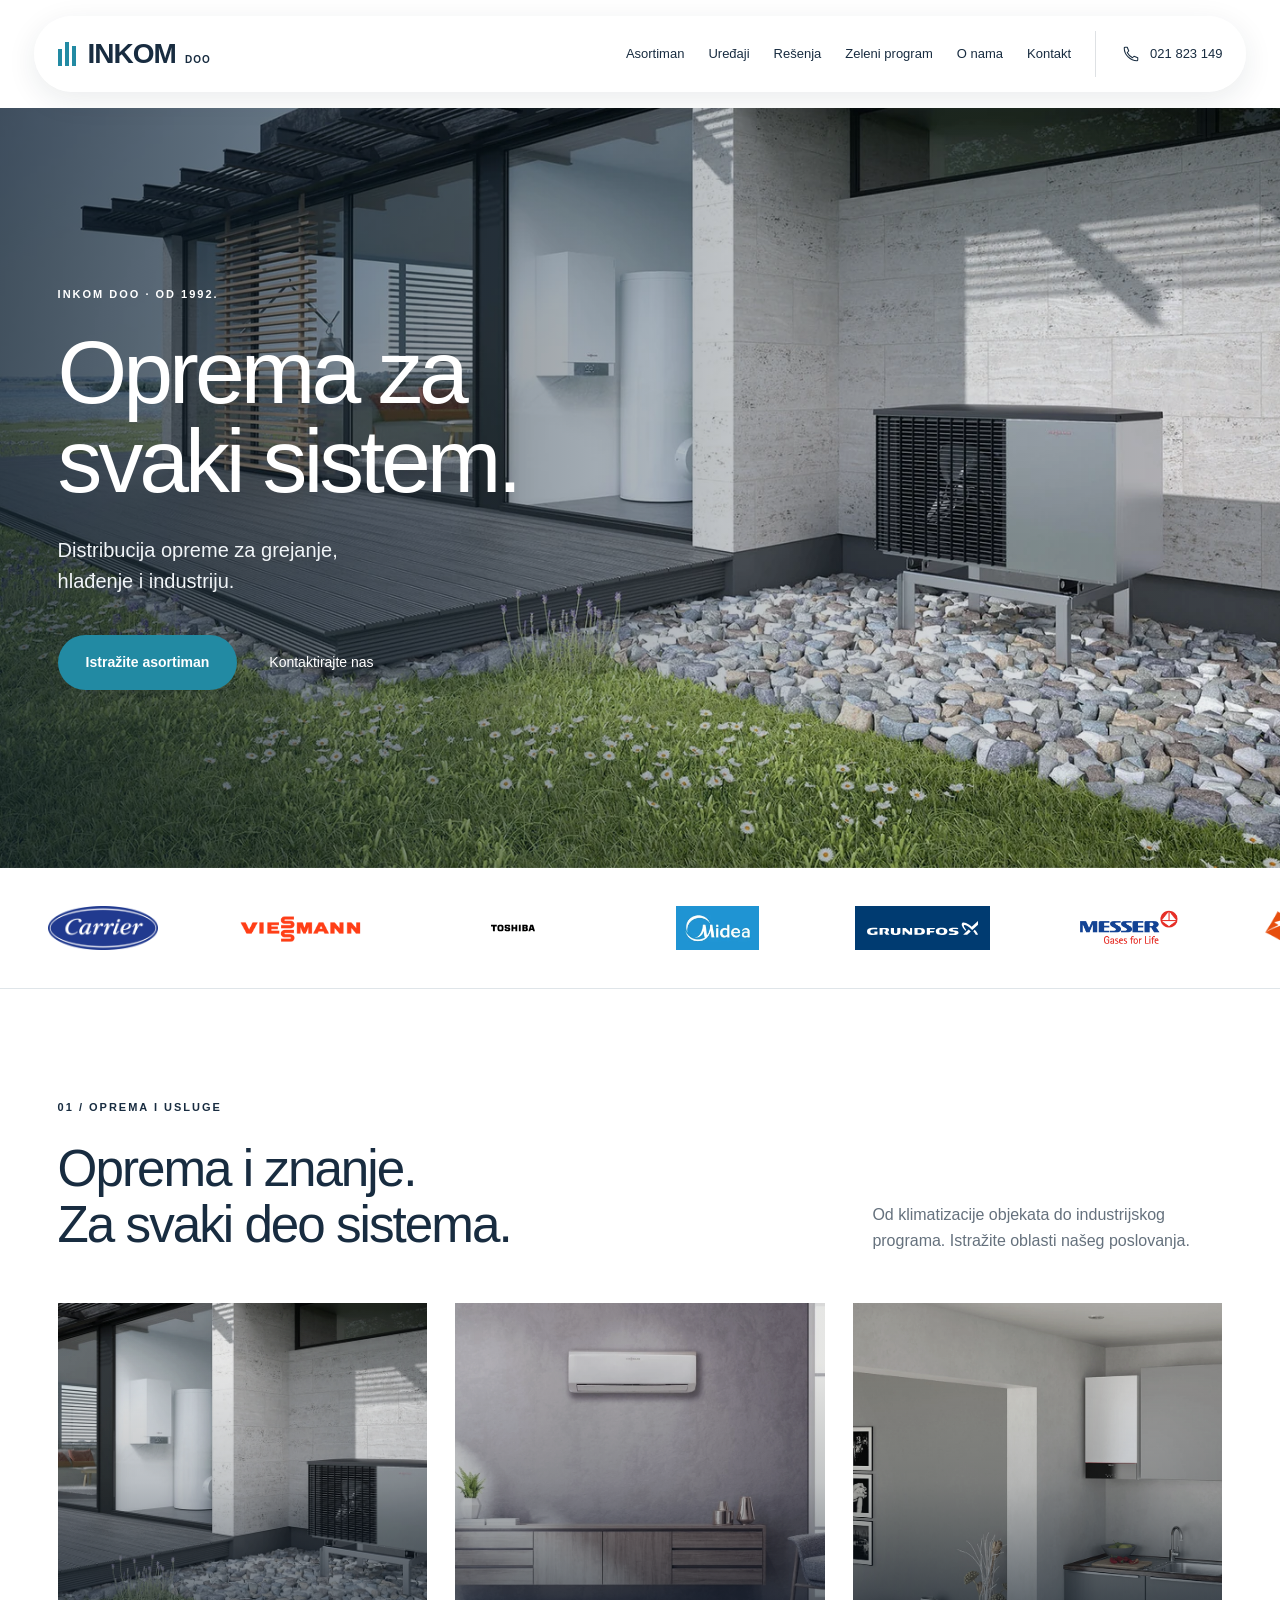
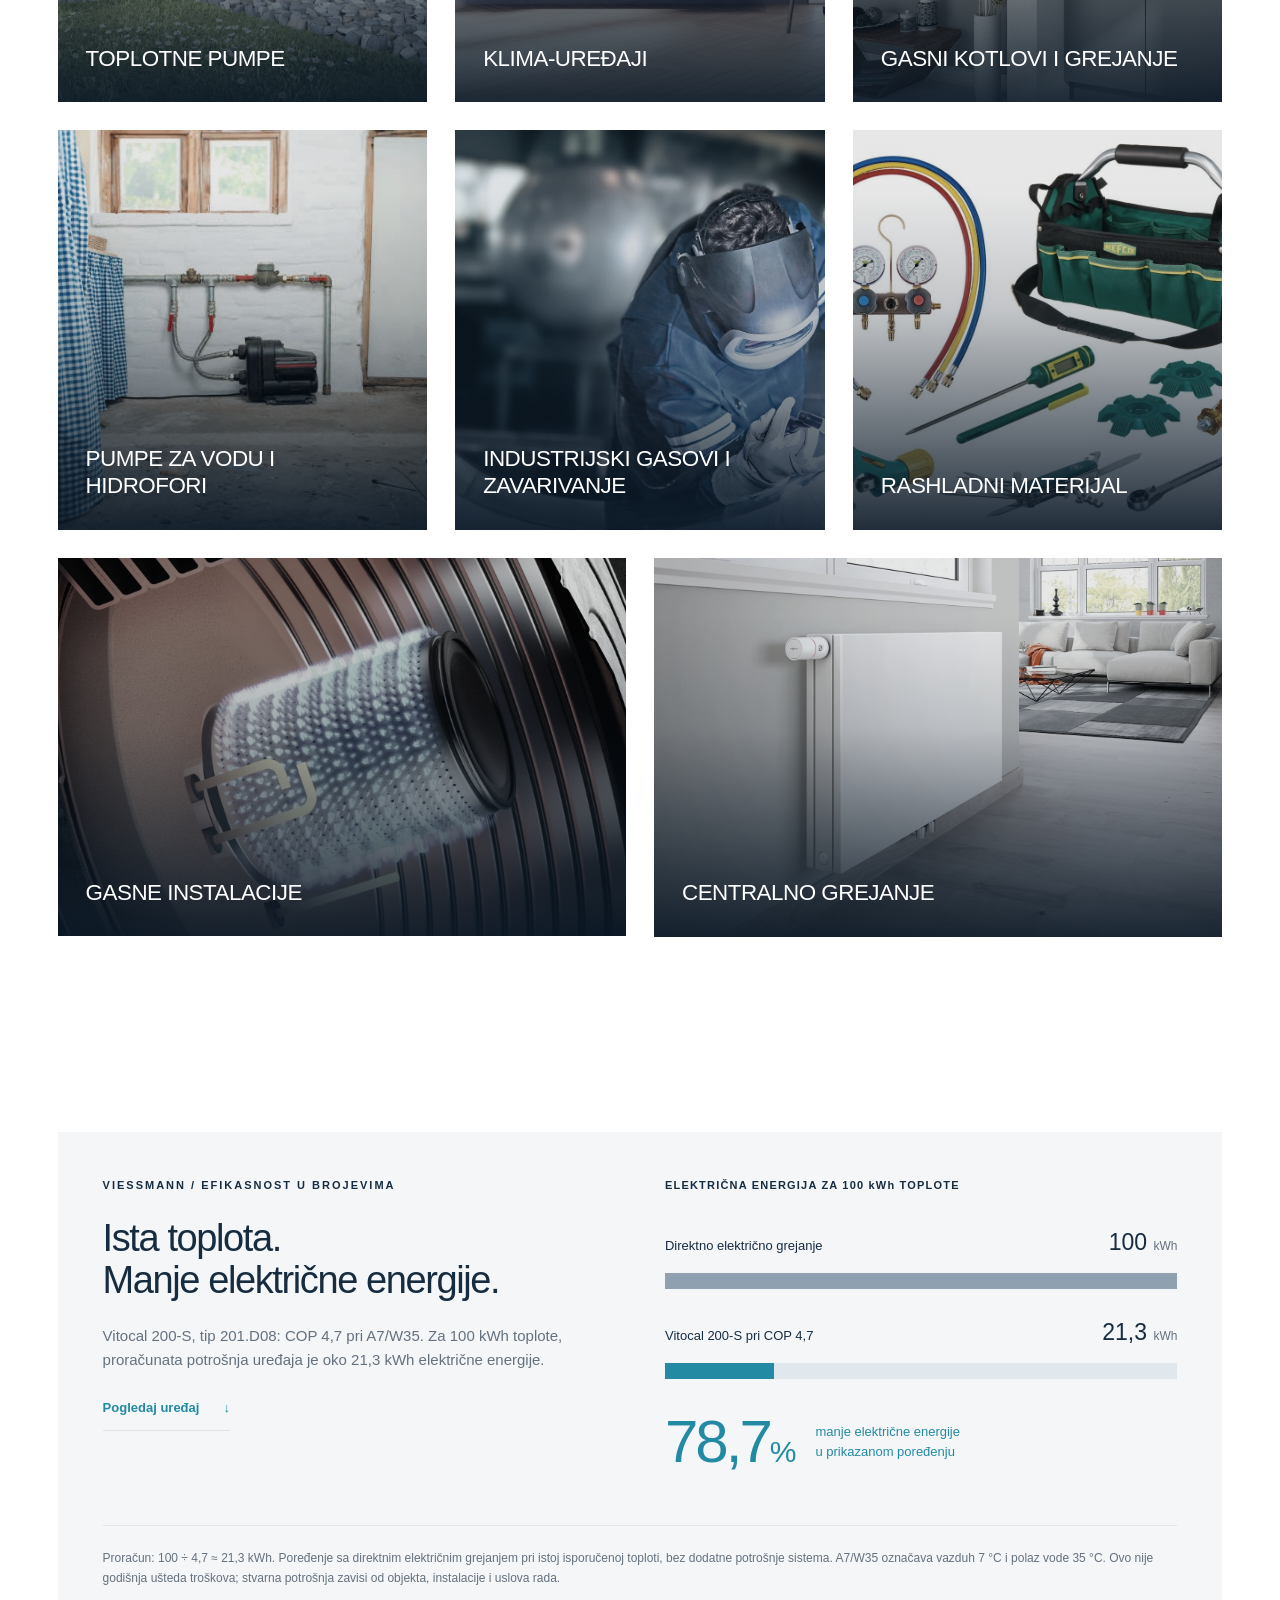
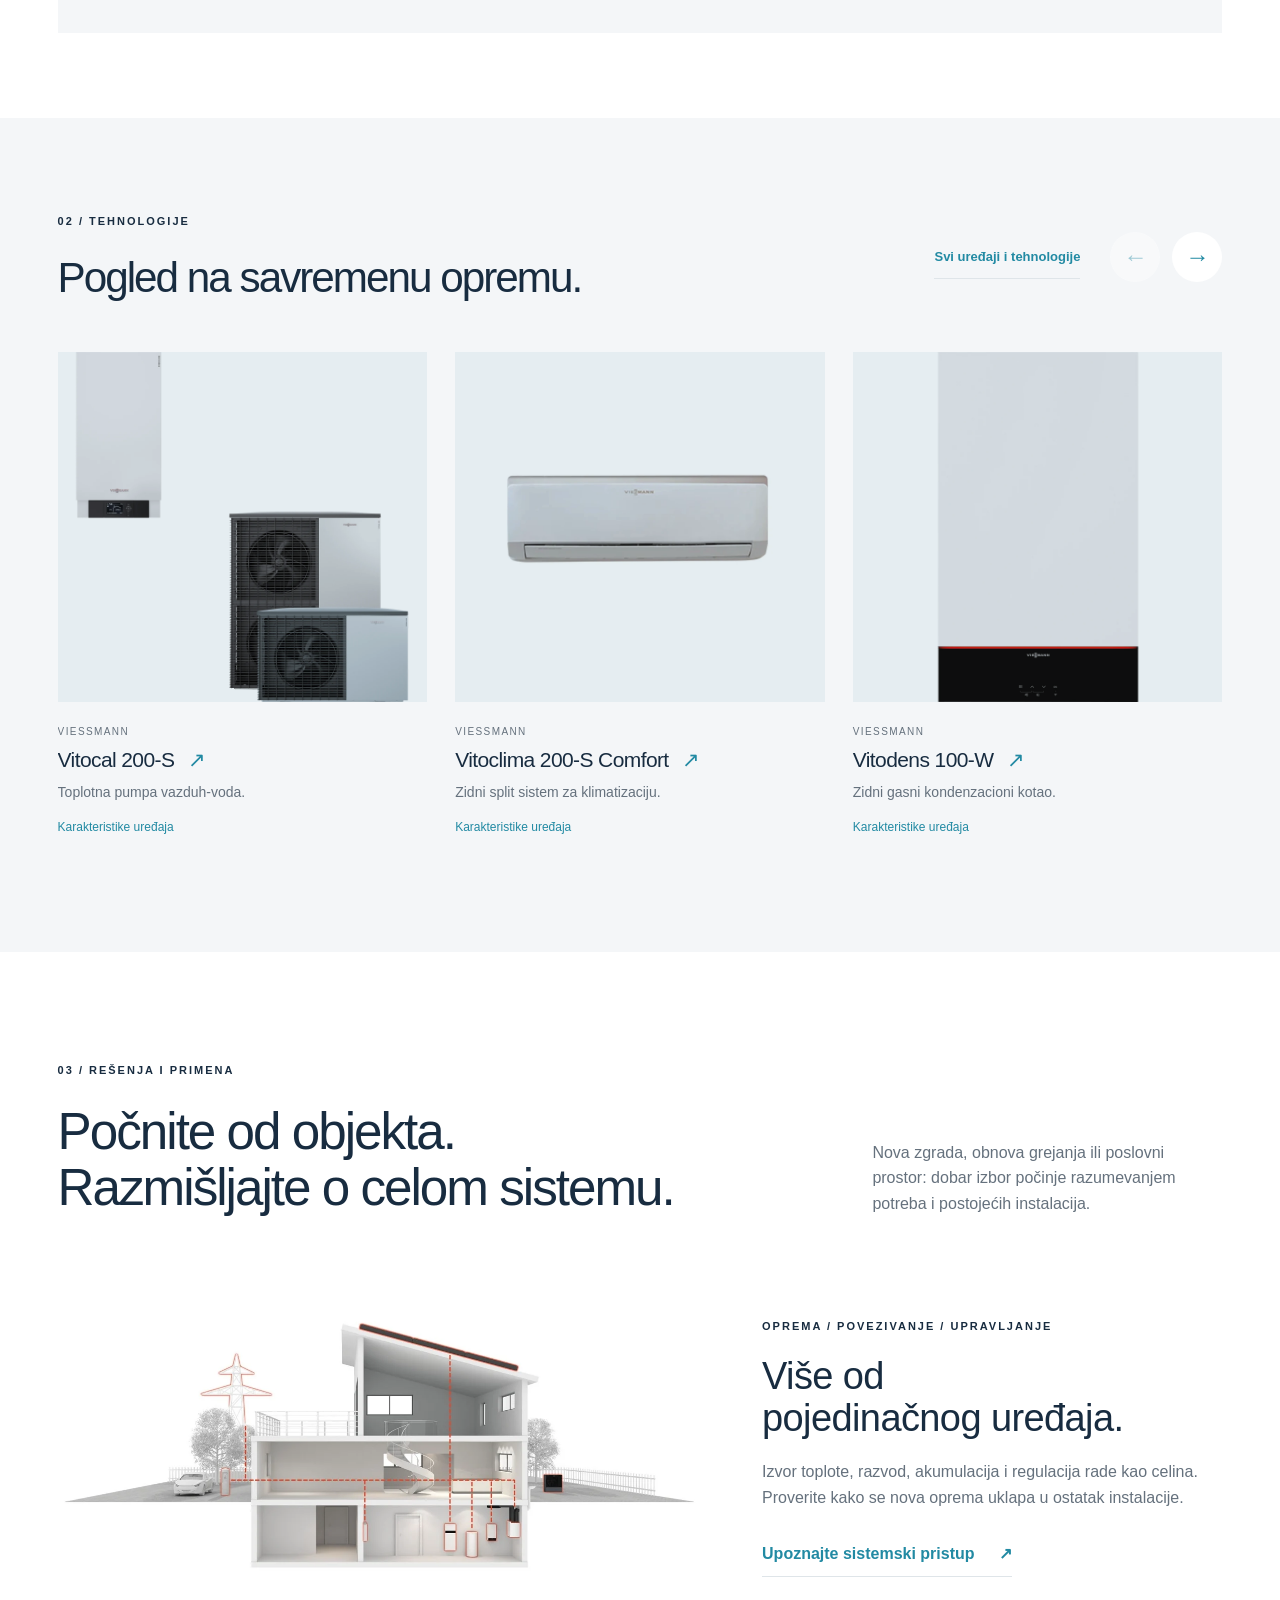
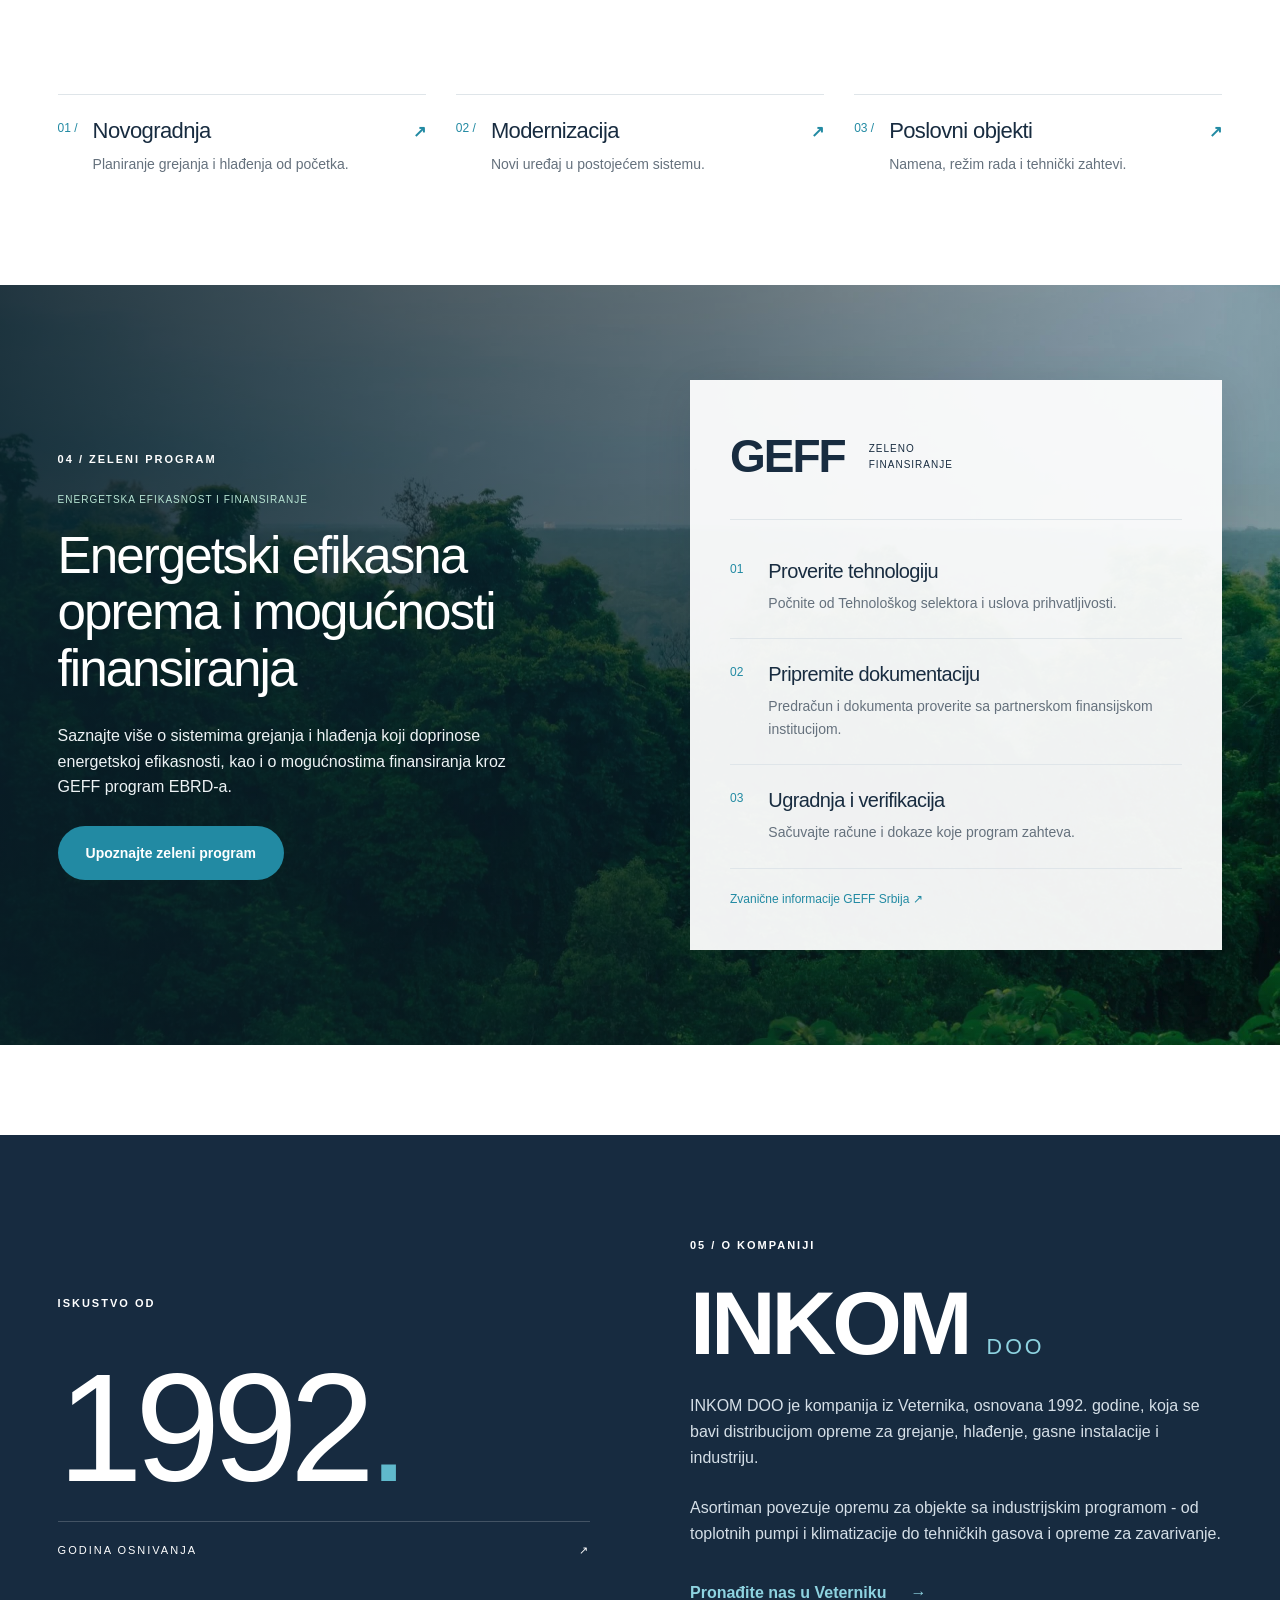
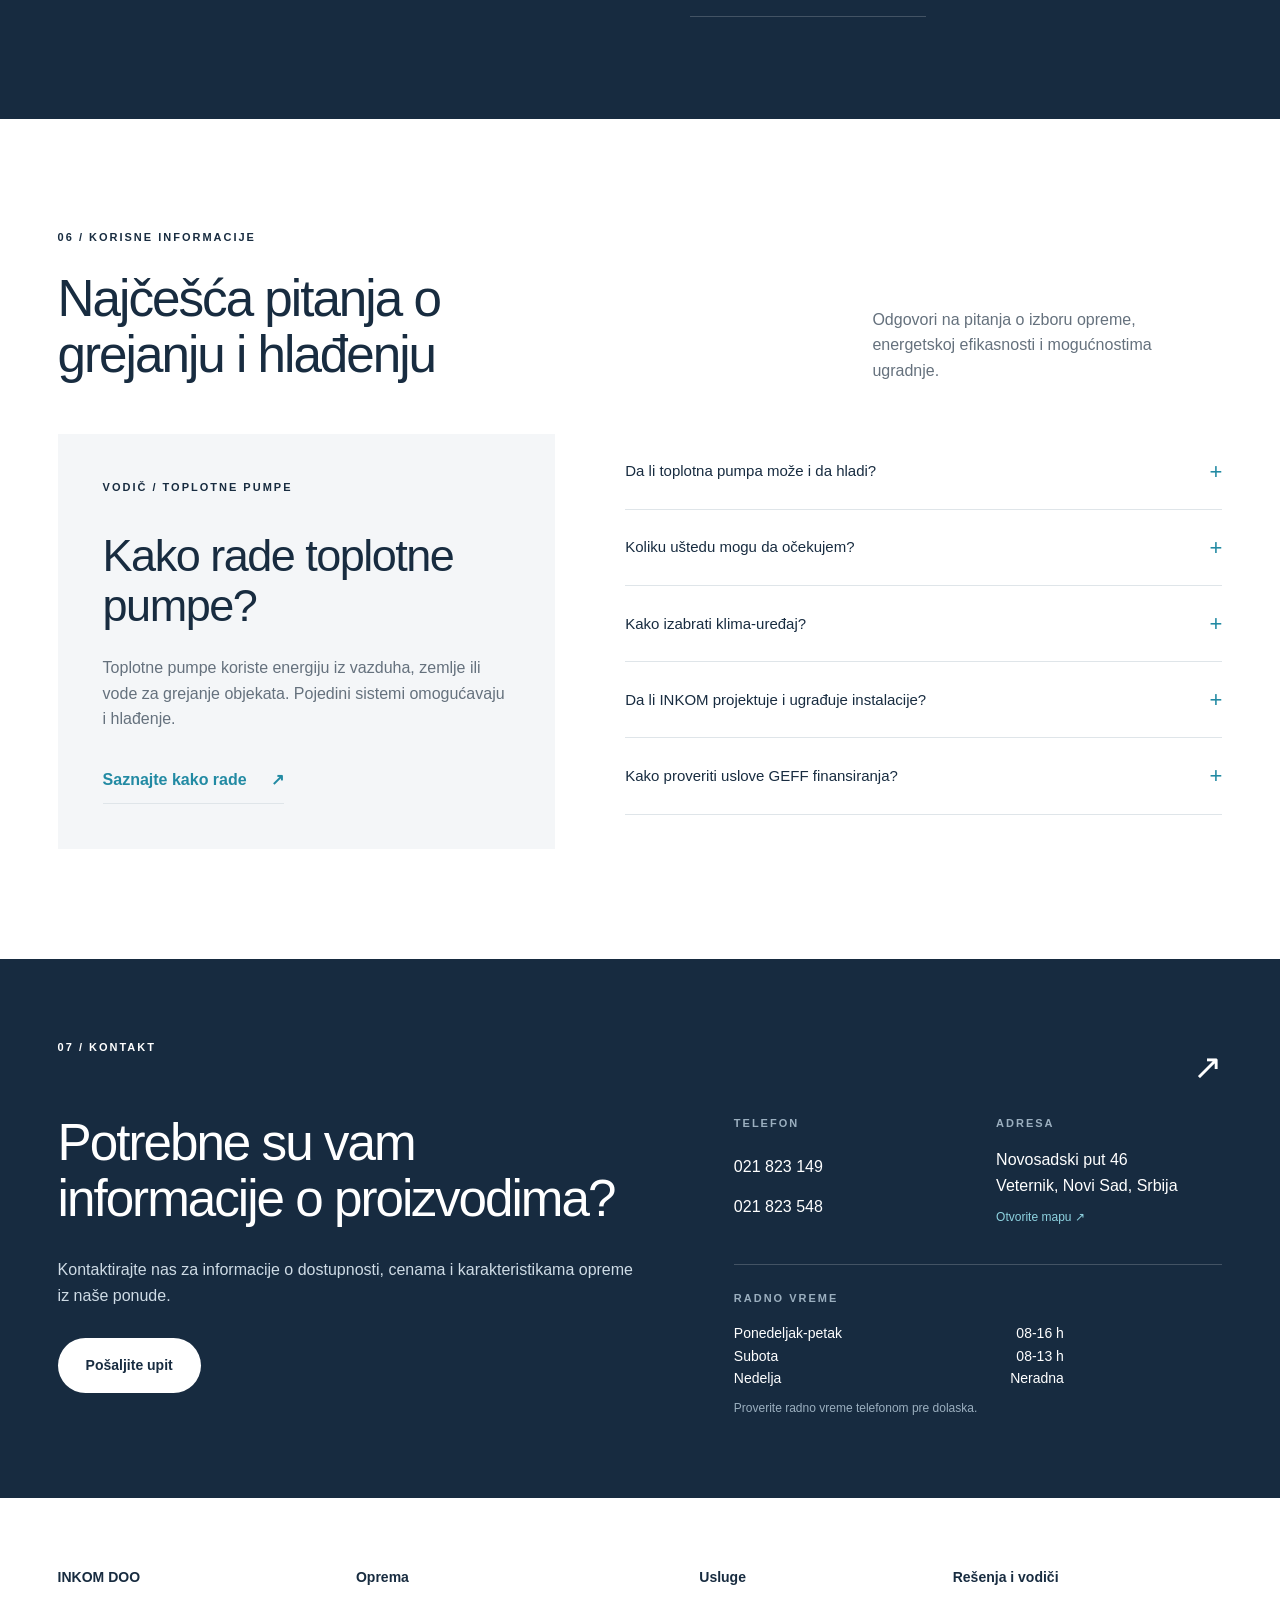
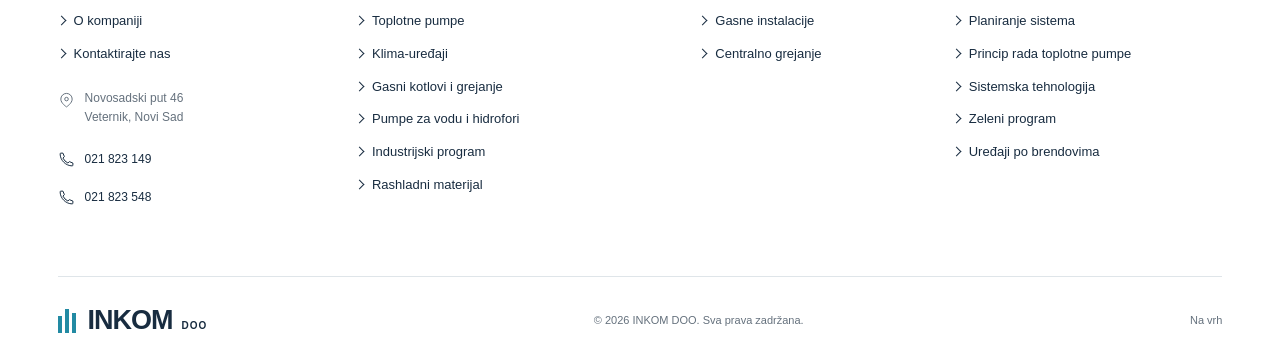
==== commit cc63c18a: "Add files via upload" ====
--- a/index.html
+++ b/index.html
@@ -8,8 +8,8 @@
   <meta name="theme-color" content="#ffffff">
   <title>INKOM DOO - Oprema za svaki sistem | Dizajnerski predlog</title>
   <link rel="icon" href="assets/favicon.svg" type="image/svg+xml">
-  <link rel="stylesheet" href="styles.css?v=20261029-17">
-  <script src="app.js?v=20261029-17" defer></script>
+  <link rel="stylesheet" href="styles.css?v=20261029-19">
+  <script src="app.js?v=20261029-19" defer></script>
 </head>
 <body>
   <a class="skip-link" href="#sadrzaj">Pređite na sadržaj</a>
@@ -54,7 +54,7 @@
 </section>
 
 <section class="home-efficiency" id="energetska-efikasnost" aria-labelledby="saving-title-home"><figure class="saving-comparison container" aria-labelledby="saving-title-home"><div class="saving-story"><p class="eyebrow">VIESSMANN / EFIKASNOST U BROJEVIMA</p><h2 id="saving-title-home">Ista toplota.<br>Manje električne energije.</h2><p>Vitocal 200-S, tip 201.D08: COP 4,7 pri A7/W35. Za 100 kWh toplote, proračunata potrošnja uređaja je oko 21,3 kWh električne energije.</p><a class="text-link" href="proizvodi.html#vitocal-200-s">Pogledaj uređaj <span aria-hidden="true">↓</span></a></div><div class="saving-chart"><p class="tiny-label">ELEKTRIČNA ENERGIJA ZA 100 kWh TOPLOTE</p><div class="saving-row"><div><span>Direktno električno grejanje</span><strong>100 <small>kWh</small></strong></div><div class="saving-bar baseline" role="img" aria-label="Direktno električno grejanje: 100 kilovat-sati"><i></i></div></div><div class="saving-row"><div><span>Vitocal 200-S pri COP 4,7</span><strong>21,3 <small>kWh</small></strong></div><div class="saving-bar heatpump" role="img" aria-label="Vitocal 200-S pri COP 4,7: 21,3 kilovat-sata"><i></i></div></div><div class="saving-result"><strong>78,7<small>%</small></strong><p>manje električne energije<br>u prikazanom poređenju</p></div></div><figcaption>Proračun: 100 ÷ 4,7 ≈ 21,3 kWh. Poređenje sa direktnim električnim grejanjem pri istoj isporučenoj toploti, bez dodatne potrošnje sistema. A7/W35 označava vazduh 7 °C i polaz vode 35 °C. Ovo nije godišnja ušteda troškova; stvarna potrošnja zavisi od objekta, instalacije i uslova rada.</figcaption></figure></section>
-<section class="product-section" id="tehnologije" aria-labelledby="technology-title"><div class="container"><div class="section-heading"><div><p class="eyebrow">02 / TEHNOLOGIJE</p><h2 id="technology-title">Pogled na savremenu opremu.</h2></div><div class="technology-navigation"><a class="text-link" href="proizvodi.html">Svi uređaji i tehnologije</a><div class="carousel-controls"><button type="button" data-carousel-prev aria-label="Prethodni proizvodi" aria-controls="product-track"><span aria-hidden="true">←</span></button><button type="button" data-carousel-next aria-label="Sledeći proizvodi" aria-controls="product-track"><span aria-hidden="true">→</span></button></div></div></div><div class="product-track" id="product-track" tabindex="0" aria-label="Pregled tehnologija proizvođača"><article class="product-card"><a href="proizvodi.html#vitocal-200-s"><div class="product-image"><img src="assets/photos/heat-pump.webp" loading="lazy" decoding="async" alt="Viessmann Vitocal 200-S"></div><p class="brand-label">Viessmann</p><h3>Vitocal 200-S<span aria-hidden="true"> ↗</span></h3><p>Toplotna pumpa vazduh-voda.</p><span class="product-source">Karakteristike uređaja</span></a></article><article class="product-card"><a href="proizvodi.html#vitoclima-200-s"><div class="product-image"><img src="assets/photos/air-conditioner.webp" loading="lazy" decoding="async" alt="Viessmann Vitoclima 200-S Comfort"></div><p class="brand-label">Viessmann</p><h3>Vitoclima 200-S Comfort<span aria-hidden="true"> ↗</span></h3><p>Zidni split sistem za klimatizaciju.</p><span class="product-source">Karakteristike uređaja</span></a></article><article class="product-card"><a href="proizvodi.html#vitodens-100-w"><div class="product-image"><img src="assets/photos/boiler.webp" loading="lazy" decoding="async" alt="Viessmann Vitodens 100-W"></div><p class="brand-label">Viessmann</p><h3>Vitodens 100-W<span aria-hidden="true"> ↗</span></h3><p>Zidni gasni kondenzacioni kotao.</p><span class="product-source">Karakteristike uređaja</span></a></article><article class="product-card"><a href="proizvodi.html#scala2"><div class="product-image"><img src="assets/photos/water-pump.webp" loading="lazy" decoding="async" alt="Grundfos SCALA2"></div><p class="brand-label">Grundfos</p><h3>SCALA2<span aria-hidden="true"> ↗</span></h3><p>Kompaktan sistem za podizanje pritiska vode.</p><span class="product-source">Karakteristike uređaja</span></a></article></div></div></section>
+<section class="product-section" id="tehnologije" aria-labelledby="technology-title"><div class="container"><div class="section-heading"><div><p class="eyebrow">02 / TEHNOLOGIJE</p><h2 id="technology-title">Pogled na savremenu opremu.</h2></div><div class="technology-navigation"><a class="text-link" href="proizvodi.html">Svi uređaji i tehnologije</a><div class="carousel-controls"><button type="button" data-carousel-prev aria-label="Prethodni proizvodi" aria-controls="product-track"><span aria-hidden="true">←</span></button><button type="button" data-carousel-next aria-label="Sledeći proizvodi" aria-controls="product-track"><span aria-hidden="true">→</span></button></div></div></div><div class="product-track" id="product-track" tabindex="0" aria-label="Pregled tehnologija proizvođača"><article class="product-card"><a href="proizvodi.html#vitocal-200-s"><div class="product-image"><img src="assets/photos/heat-pump.webp" loading="lazy" decoding="async" alt="Viessmann Vitocal 200-S"></div><p class="brand-label">Viessmann</p><h3>Vitocal 200-S<span aria-hidden="true"> ↗</span></h3><p>Toplotna pumpa vazduh-voda.</p><span class="product-source">Karakteristike uređaja</span></a></article><article class="product-card"><a href="proizvodi.html#vitoclima-200-s"><div class="product-image"><img src="assets/photos/air-conditioner.webp" loading="lazy" decoding="async" alt="Viessmann Vitoclima 200-S Comfort"></div><p class="brand-label">Viessmann</p><h3>Vitoclima 200-S Comfort<span aria-hidden="true"> ↗</span></h3><p>Zidni split sistem za klimatizaciju.</p><span class="product-source">Karakteristike uređaja</span></a></article><article class="product-card"><a href="proizvodi.html#vitodens-100-w"><div class="product-image"><img src="assets/photos/boiler.webp" loading="lazy" decoding="async" alt="Viessmann Vitodens 100-W"></div><p class="brand-label">Viessmann</p><h3>Vitodens 100-W<span aria-hidden="true"> ↗</span></h3><p>Zidni gasni kondenzacioni kotao.</p><span class="product-source">Karakteristike uređaja</span></a></article><article class="product-card"><a href="proizvodi.html#scala2"><div class="product-image"><img src="assets/photos/water-pump.webp" loading="lazy" decoding="async" alt="Grundfos SCALA2"></div><p class="brand-label">Grundfos</p><h3>SCALA2<span aria-hidden="true"> ↗</span></h3><p>Kompaktan sistem za podizanje pritiska vode.</p><span class="product-source">Karakteristike uređaja</span></a></article></div><div class="carousel-controls carousel-controls-bottom"><button type="button" data-carousel-prev aria-label="Prethodni proizvodi - donje kontrole" aria-controls="product-track"><span aria-hidden="true">←</span></button><button type="button" data-carousel-next aria-label="Sledeći proizvodi - donje kontrole" aria-controls="product-track"><span aria-hidden="true">→</span></button></div></div></section>
     <!-- Content partial used by the one-off homepage update, retained for editorial review. -->
 <section class="solutions section container" id="resenja" aria-labelledby="solutions-title">
   <div class="section-heading"><div><p class="eyebrow">03 / REŠENJA I PRIMENA</p><h2 id="solutions-title">Počnite od objekta.<br>Razmišljajte o celom sistemu.</h2></div><p class="section-intro">Nova zgrada, obnova grejanja ili poslovni prostor: dobar izbor počinje razumevanjem potreba i postojećih instalacija.</p></div>
@@ -69,6 +69,6 @@
 
 <section class="contact" id="kontakt" aria-labelledby="contact-title"><div class="container"><div class="contact-heading"><p class="eyebrow">07 / KONTAKT</p><span class="contact-dot" aria-hidden="true">↗</span></div><div class="contact-layout"><div><h2 id="contact-title">Potrebne su vam informacije o proizvodima?</h2><p>Kontaktirajte nas za informacije o dostupnosti, cenama i karakteristikama opreme iz naše ponude.</p><a class="button button-light" href="tel:+38121823149">Pošaljite upit</a></div><div class="contact-information"><div><span class="tiny-label">TELEFON</span><a href="tel:+38121823149">021 823 149</a><a href="tel:+38121823548">021 823 548</a></div><div><span class="tiny-label">ADRESA</span><address>Novosadski put 46<br>Veternik, Novi Sad, Srbija</address><a class="map-link" href="https://www.google.com/maps/search/?api=1&amp;query=Novosadski+put+46%2C+Veternik%2C+Serbia" target="_blank" rel="noopener noreferrer">Otvorite mapu <span aria-hidden="true">↗</span><span class="sr-only"> (otvara novi prozor)</span></a></div><div class="working-hours"><span class="tiny-label">RADNO VREME</span><dl><div><dt>Ponedeljak-petak</dt><dd>08-16 h</dd></div><div><dt>Subota</dt><dd>08-13 h</dd></div><div><dt>Nedelja</dt><dd>Neradna</dd></div></dl><p>Proverite radno vreme telefonom pre dolaska.</p></div></div></div></div></section>
   </main>
-  <footer class="footer footer-directory"><div class="container"><div class="footer-columns"><section><h2>INKOM DOO</h2><ul><li><a href="#o-nama">O kompaniji</a></li><li><a href="#kontakt">Kontaktirajte nas</a></li></ul><address class="footer-address"><svg class="contact-icon" viewBox="0 0 24 24" fill="none" aria-hidden="true"><path d="M20 10c0 6-8 11-8 11S4 16 4 10a8 8 0 1 1 16 0Z" stroke="currentColor" stroke-width="1.4"/><circle cx="12" cy="10" r="2.5" stroke="currentColor" stroke-width="1.4"/></svg><span>Novosadski put 46<br>Veternik, Novi Sad</span></address><a class="footer-phone" href="tel:+38121823149"><svg class="contact-icon" viewBox="0 0 24 24" aria-hidden="true"><use href="assets/equipment.svg#phone"/></svg><span>021 823 149</span></a><a class="footer-phone" href="tel:+38121823548"><svg class="contact-icon" viewBox="0 0 24 24" aria-hidden="true"><use href="assets/equipment.svg#phone"/></svg><span>021 823 548</span></a></section><nav aria-label="Oprema u podnožju"><h2>Oprema</h2><ul><li><a href="toplotne-pumpe.html">Toplotne pumpe</a></li><li><a href="klima-uredjaji.html">Klima-uređaji</a></li><li><a href="gasni-kotlovi.html">Gasni kotlovi i grejanje</a></li><li><a href="pumpe-za-vodu.html">Pumpe za vodu i hidrofori</a></li><li><a href="industrijski-program.html">Industrijski program</a></li><li><a href="rashladni-materijal.html">Rashladni materijal</a></li></ul></nav><nav aria-label="Usluge u podnožju"><h2>Usluge</h2><ul><li><a href="gasne-instalacije.html">Gasne instalacije</a></li><li><a href="centralno-grejanje.html">Centralno grejanje</a></li></ul></nav><nav aria-label="Vodiči u podnožju"><h2>Rešenja i vodiči</h2><ul><li><a href="resenja.html">Planiranje sistema</a></li><li><a href="resenja.html#toplotne-pumpe">Princip rada toplotne pumpe</a></li><li><a href="sistemska-tehnologija.html">Sistemska tehnologija</a></li><li><a href="zeleno-finansiranje.html">Zeleni program</a></li><li><a href="proizvodi.html">Uređaji po brendovima</a></li></ul></nav></div><div class="footer-legal"><a class="wordmark" href="#pocetna" aria-label="INKOM DOO - početna"><span class="logo-symbol" aria-hidden="true"><b></b><b></b><b></b></span>INKOM<span class="doo">DOO</span></a><p>© 2026 INKOM DOO. Sva prava zadržana.</p><a href="#pocetna">Na vrh</a></div></div></footer>
+  <footer class="footer footer-directory" id="site-footer"><div class="container"><div class="footer-columns"><section><h2>INKOM DOO</h2><ul><li><a href="#o-nama">O kompaniji</a></li><li><a href="#kontakt">Kontaktirajte nas</a></li></ul><address class="footer-address"><svg class="contact-icon" viewBox="0 0 24 24" fill="none" aria-hidden="true"><path d="M20 10c0 6-8 11-8 11S4 16 4 10a8 8 0 1 1 16 0Z" stroke="currentColor" stroke-width="1.4"/><circle cx="12" cy="10" r="2.5" stroke="currentColor" stroke-width="1.4"/></svg><span>Novosadski put 46<br>Veternik, Novi Sad</span></address><a class="footer-phone" href="tel:+38121823149"><svg class="contact-icon" viewBox="0 0 24 24" aria-hidden="true"><use href="assets/equipment.svg#phone"/></svg><span>021 823 149</span></a><a class="footer-phone" href="tel:+38121823548"><svg class="contact-icon" viewBox="0 0 24 24" aria-hidden="true"><use href="assets/equipment.svg#phone"/></svg><span>021 823 548</span></a></section><nav aria-label="Oprema u podnožju"><h2>Oprema</h2><ul><li><a href="toplotne-pumpe.html">Toplotne pumpe</a></li><li><a href="klima-uredjaji.html">Klima-uređaji</a></li><li><a href="gasni-kotlovi.html">Gasni kotlovi i grejanje</a></li><li><a href="pumpe-za-vodu.html">Pumpe za vodu i hidrofori</a></li><li><a href="industrijski-program.html">Industrijski program</a></li><li><a href="rashladni-materijal.html">Rashladni materijal</a></li></ul></nav><nav aria-label="Usluge u podnožju"><h2>Usluge</h2><ul><li><a href="gasne-instalacije.html">Gasne instalacije</a></li><li><a href="centralno-grejanje.html">Centralno grejanje</a></li></ul></nav><nav aria-label="Vodiči u podnožju"><h2>Rešenja i vodiči</h2><ul><li><a href="resenja.html">Planiranje sistema</a></li><li><a href="resenja.html#toplotne-pumpe">Princip rada toplotne pumpe</a></li><li><a href="sistemska-tehnologija.html">Sistemska tehnologija</a></li><li><a href="zeleno-finansiranje.html">Zeleni program</a></li><li><a href="proizvodi.html">Uređaji po brendovima</a></li></ul></nav></div><div class="footer-legal"><a class="wordmark" href="#pocetna" aria-label="INKOM DOO - početna"><span class="logo-symbol" aria-hidden="true"><b></b><b></b><b></b></span>INKOM<span class="doo">DOO</span></a><p>© 2026 INKOM DOO. Sva prava zadržana.</p><a href="#pocetna">Na vrh</a></div></div></footer><button class="back-to-top" type="button" aria-label="Vrati se na vrh stranice" hidden><svg viewBox="0 0 24 24" fill="none" aria-hidden="true"><path d="m6 13 6-6 6 6M12 7v12" stroke="currentColor" stroke-width="1.7" stroke-linecap="round" stroke-linejoin="round"/></svg></button>
 </body>
 </html>
--- a/styles.css
+++ b/styles.css
@@ -162,3 +162,20 @@
 @media(prefers-reduced-motion:reduce){html{scroll-behavior:auto}*,*:before,*:after{animation-duration:.01ms!important;animation-iteration-count:1!important;transition-duration:.01ms!important}}
 
 @media(max-width:380px){.about-company-name{font-size:56px;gap:10px;letter-spacing:-2.5px}}
+
+/* Phone usability refinements from real-device feedback. */
+.carousel-controls-bottom{display:none}.back-to-top{display:none}.back-to-top[hidden]{display:none!important}
+@media(max-width:700px){
+ .back-to-top:not([hidden]){display:flex;align-items:center;justify-content:center;position:fixed;right:18px;bottom:calc(18px + env(safe-area-inset-bottom));z-index:25;width:46px;height:46px;border-radius:50%;border:1px solid #ffffffb3;background:var(--accent);color:#fff;box-shadow:0 4px 18px #102b4030;padding:0}.back-to-top svg{width:24px;height:24px}
+ .product-section .section-heading{display:flex;flex-direction:column;align-items:flex-start;gap:22px}.product-section .technology-navigation{display:flex;flex-direction:column;align-items:center;width:100%;gap:18px}.product-section .technology-navigation>.text-link{align-self:center;text-align:center}.product-section .carousel-controls{display:flex;flex-direction:row!important;align-items:center;justify-content:center;gap:16px;width:100%}.product-section .carousel-controls button{min-width:46px;width:46px;height:46px}.product-section .carousel-controls-bottom{display:flex;margin-top:24px}.product-track{grid-auto-columns:100%;gap:22px;scrollbar-width:none;padding-bottom:0}.product-track::-webkit-scrollbar{display:none}
+ .green-pillars article{text-align:center;padding-top:24px}.green-pillars .green-pillar-icon{display:block;width:100px;height:65px;margin:0 auto 14px}.green-pillars article:first-child .green-pillar-icon{width:45px}.green-pillars article p{max-width:34ch;margin-inline:auto}.green-pillars h3{margin-top:0}
+ .footer-columns{display:flex;flex-direction:column;gap:28px;padding-bottom:32px}.footer-columns>section:first-child{display:grid;grid-template-columns:1fr 1fr;gap:12px 18px}.footer-columns>section:first-child>h2,.footer-columns>section:first-child>ul,.footer-columns>section:first-child>address{grid-column:1/-1}.footer-columns>section:first-child>ul{display:flex;gap:24px;margin:0}.footer-columns>section:first-child>h2{margin:0}.footer-columns>section:first-child>address{margin:0;padding-block:6px}.footer-columns .footer-phone{margin:0;min-height:44px;font-size:13px;gap:7px}.footer-columns>nav{padding-top:22px;border-top:1px solid var(--line)}.footer-columns>nav h2{margin-bottom:12px}.footer-columns>nav ul{display:grid;grid-template-columns:1fr 1fr;gap:4px 22px;margin:0}.footer-columns li>a{font-size:13px;line-height:1.5;min-height:40px;align-items:baseline;padding-block:8px;gap:8px}.footer-legal{display:flex;flex-direction:column;align-items:center;text-align:center;gap:18px;padding-top:24px}.footer-legal>p{order:3;font-size:11px;line-height:1.6;margin:0}.footer-directory{padding-bottom:90px}
+}
+@media(max-width:600px){
+ .hero.hero--overlay:not(.hero--equipment){display:flex;flex-direction:column;height:auto;min-height:0;background:#172b40}.hero--overlay:not(.hero--equipment) .hero-inner{order:1;height:auto;padding-block:38px 24px}.hero--overlay:not(.hero--equipment) .hero-copy{padding:0;max-width:100%;width:100%}.hero--overlay:not(.hero--equipment) .hero-backdrop{position:relative;order:2;inset:auto;width:100%;height:auto;aspect-ratio:4/3;object-fit:cover;object-position:right center}.hero--overlay:not(.hero--equipment) .hero-shade{display:none}.hero--overlay:not(.hero--equipment) .actions{align-items:center;width:100%;gap:8px;margin-top:24px}.hero--overlay:not(.hero--equipment) .hero-contact{display:flex;justify-content:center;align-items:center;min-height:44px;padding:0;text-align:center;width:100%}.hero--overlay:not(.hero--equipment) .hero-description{margin-top:22px}
+}
+@media(max-width:350px){.footer-columns>section:first-child{grid-template-columns:1fr}.footer-columns>nav ul{column-gap:16px}.footer-columns .footer-phone{font-size:14px}}
+
+@media(max-width:700px){.footer-columns li{margin:0!important}}
+
+@media(max-width:600px){.hero--overlay:not(.hero--equipment) .hero-backdrop{mask-image:linear-gradient(to bottom,transparent,#000 28px);-webkit-mask-image:linear-gradient(to bottom,transparent,#000 28px)}}
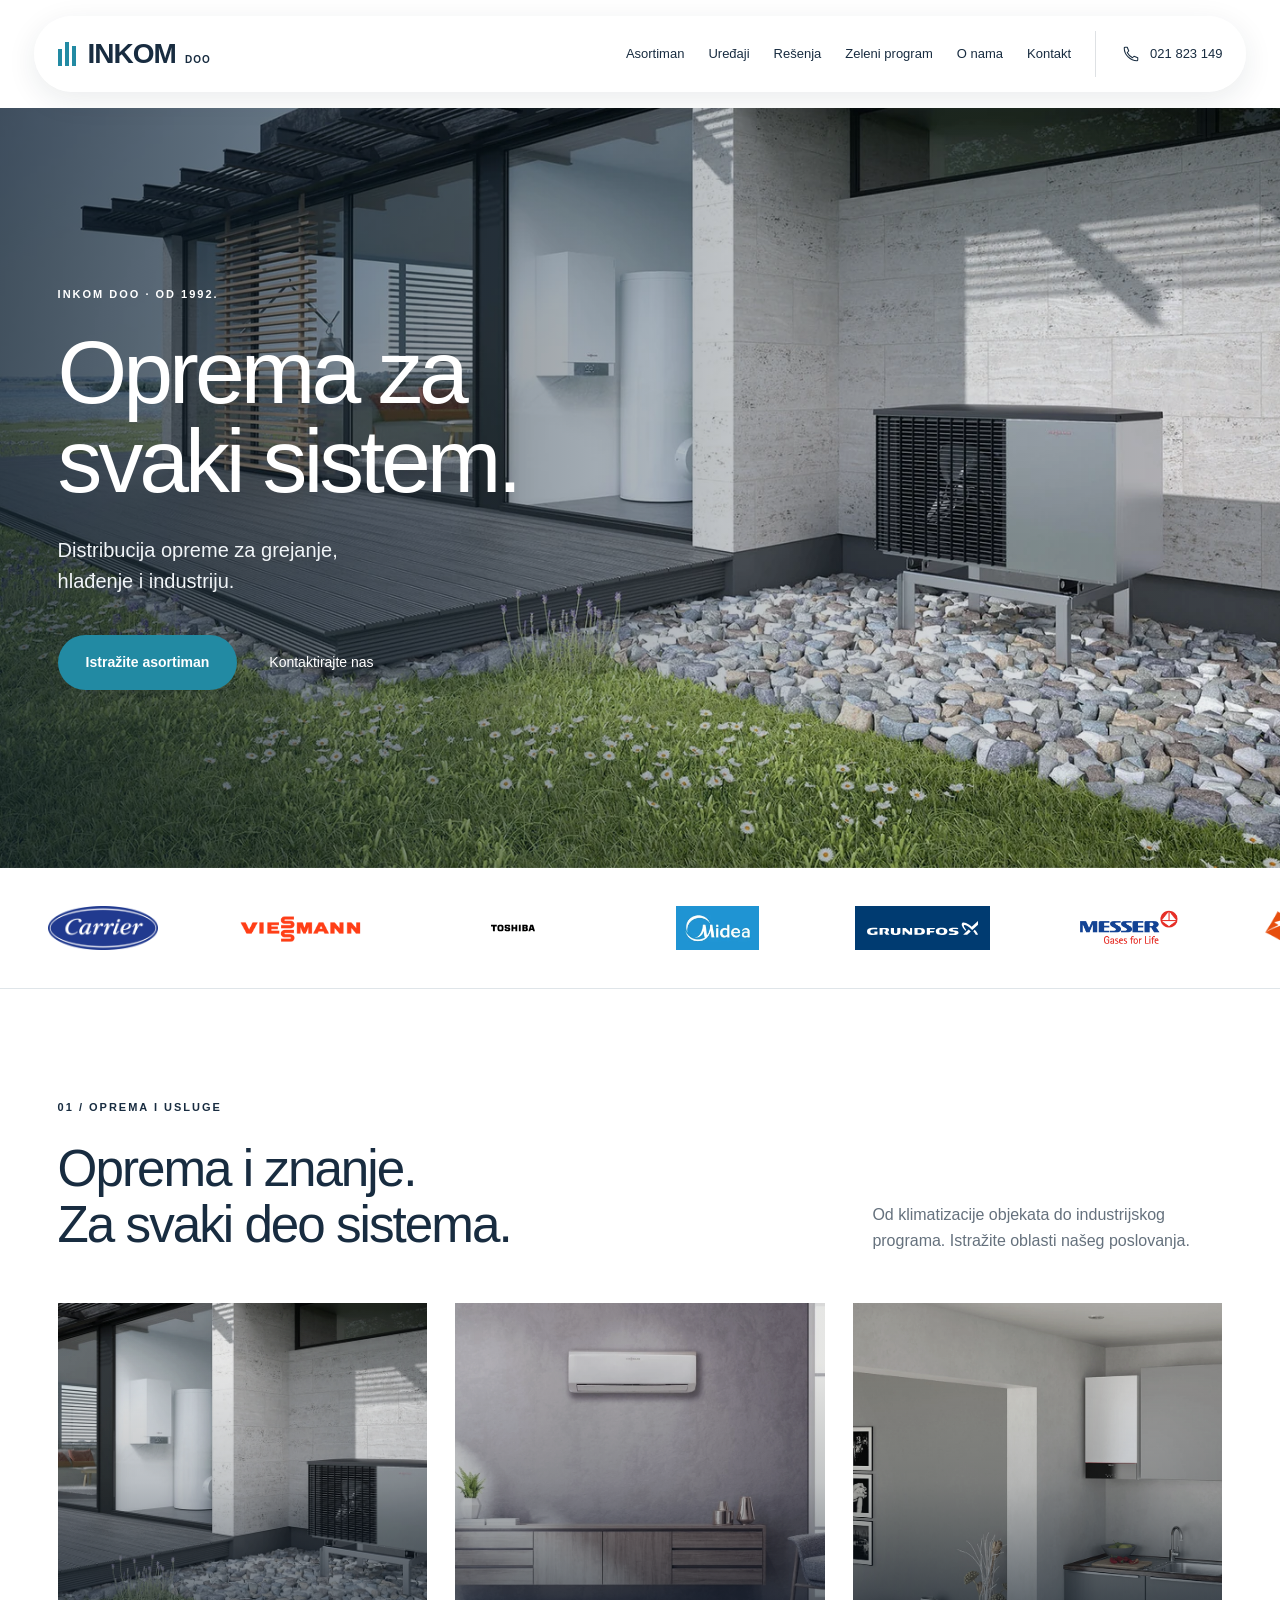
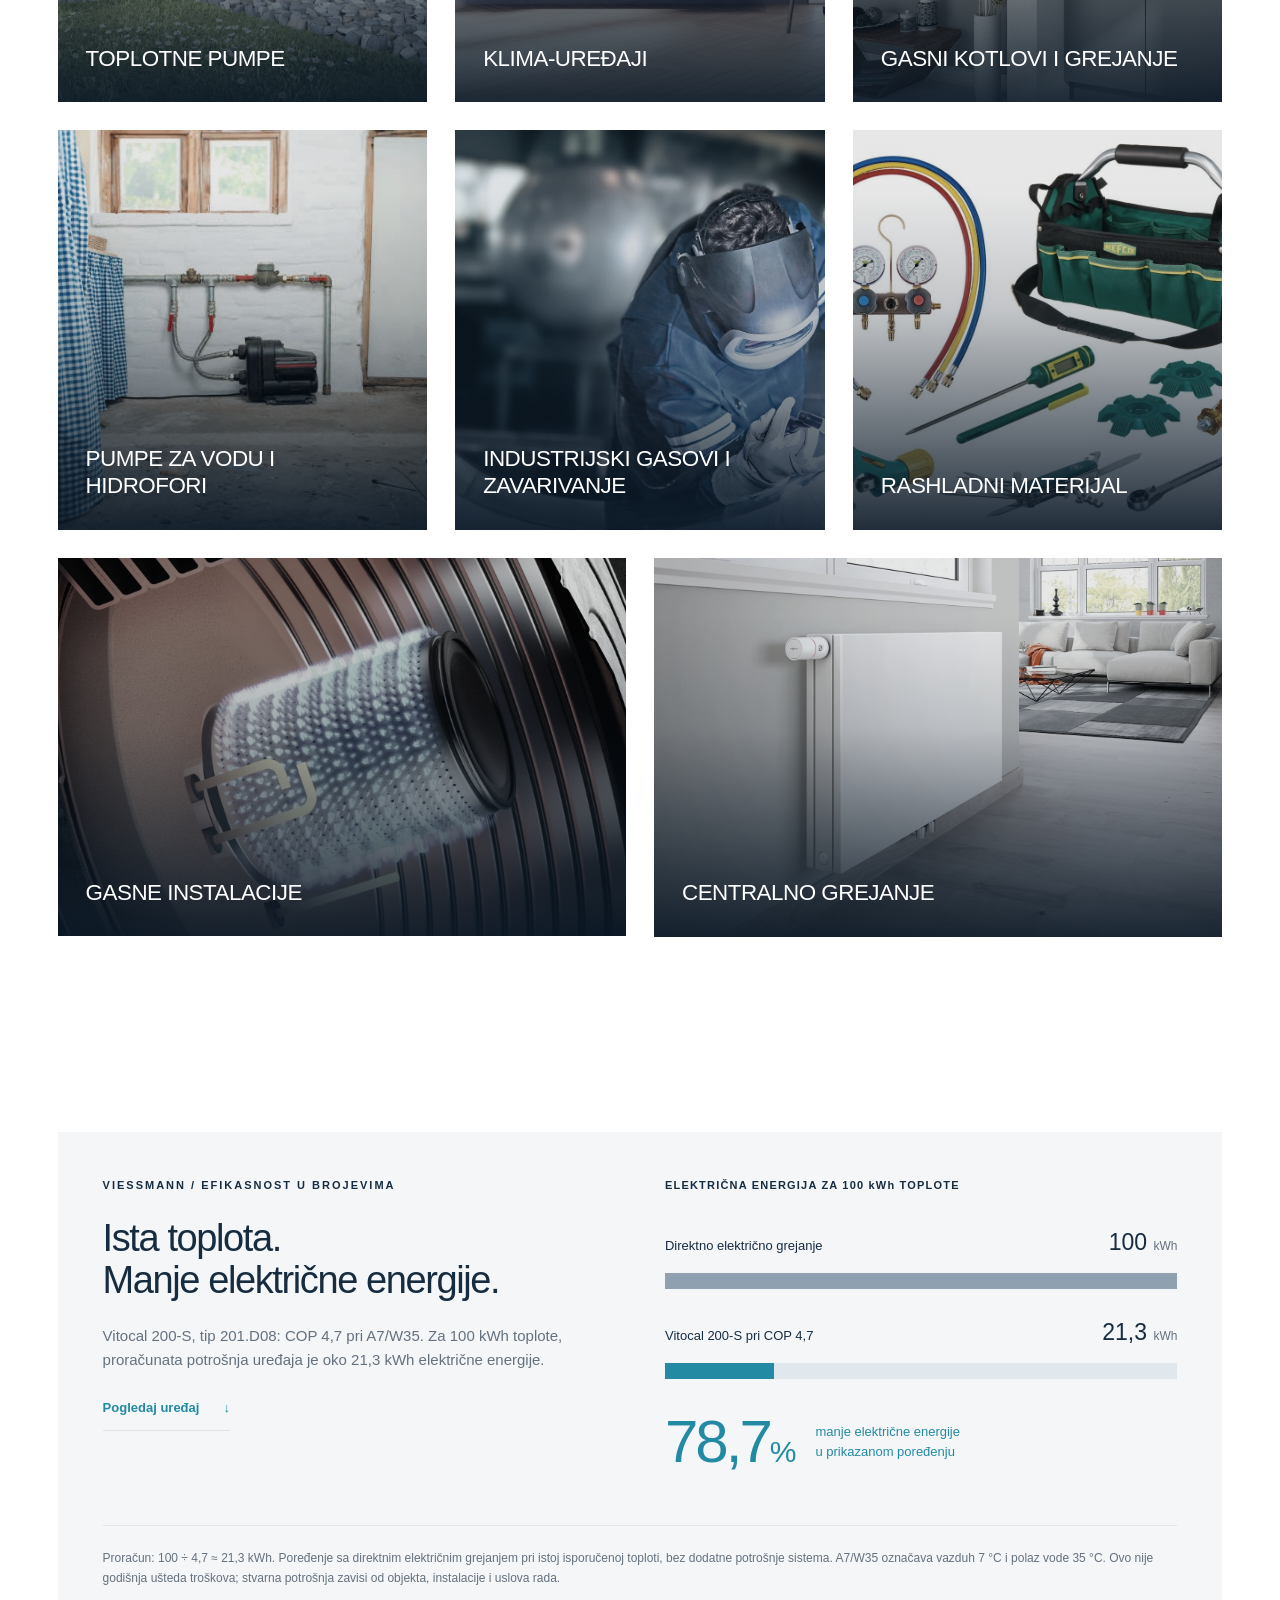
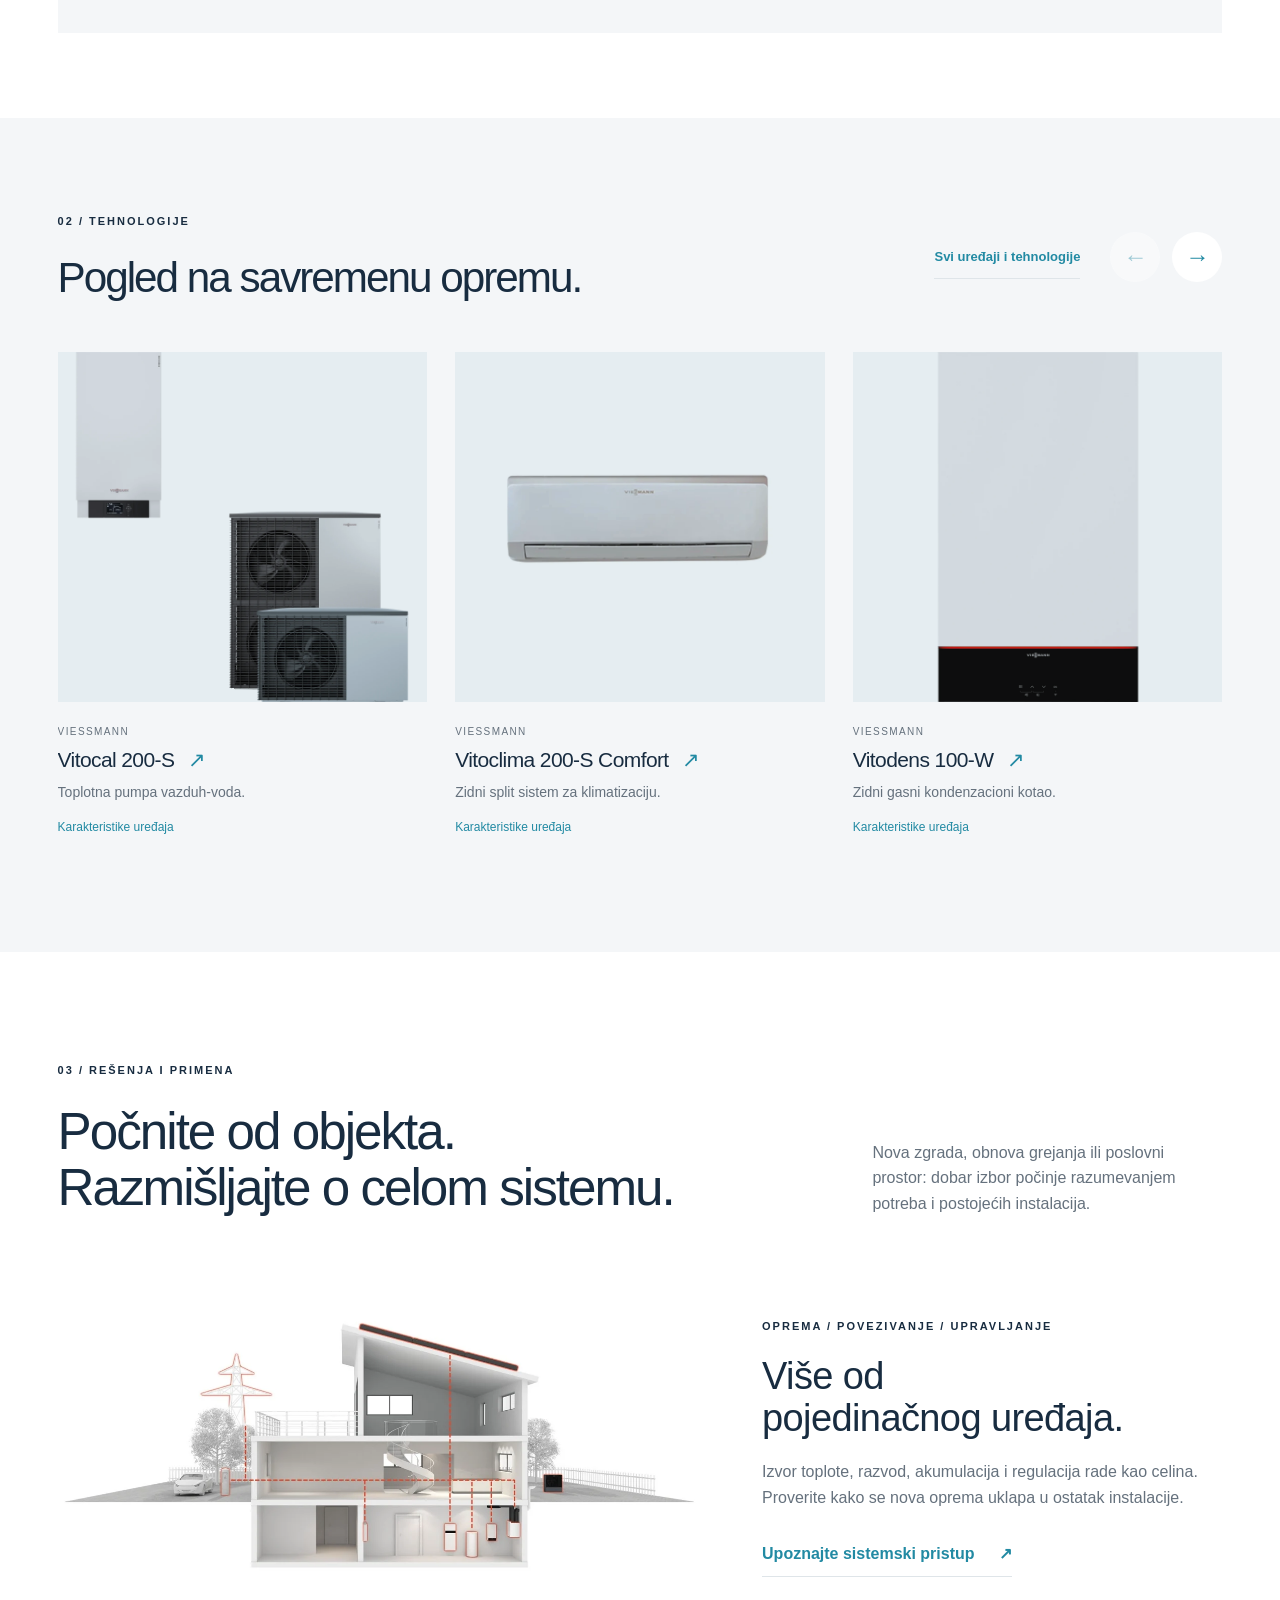
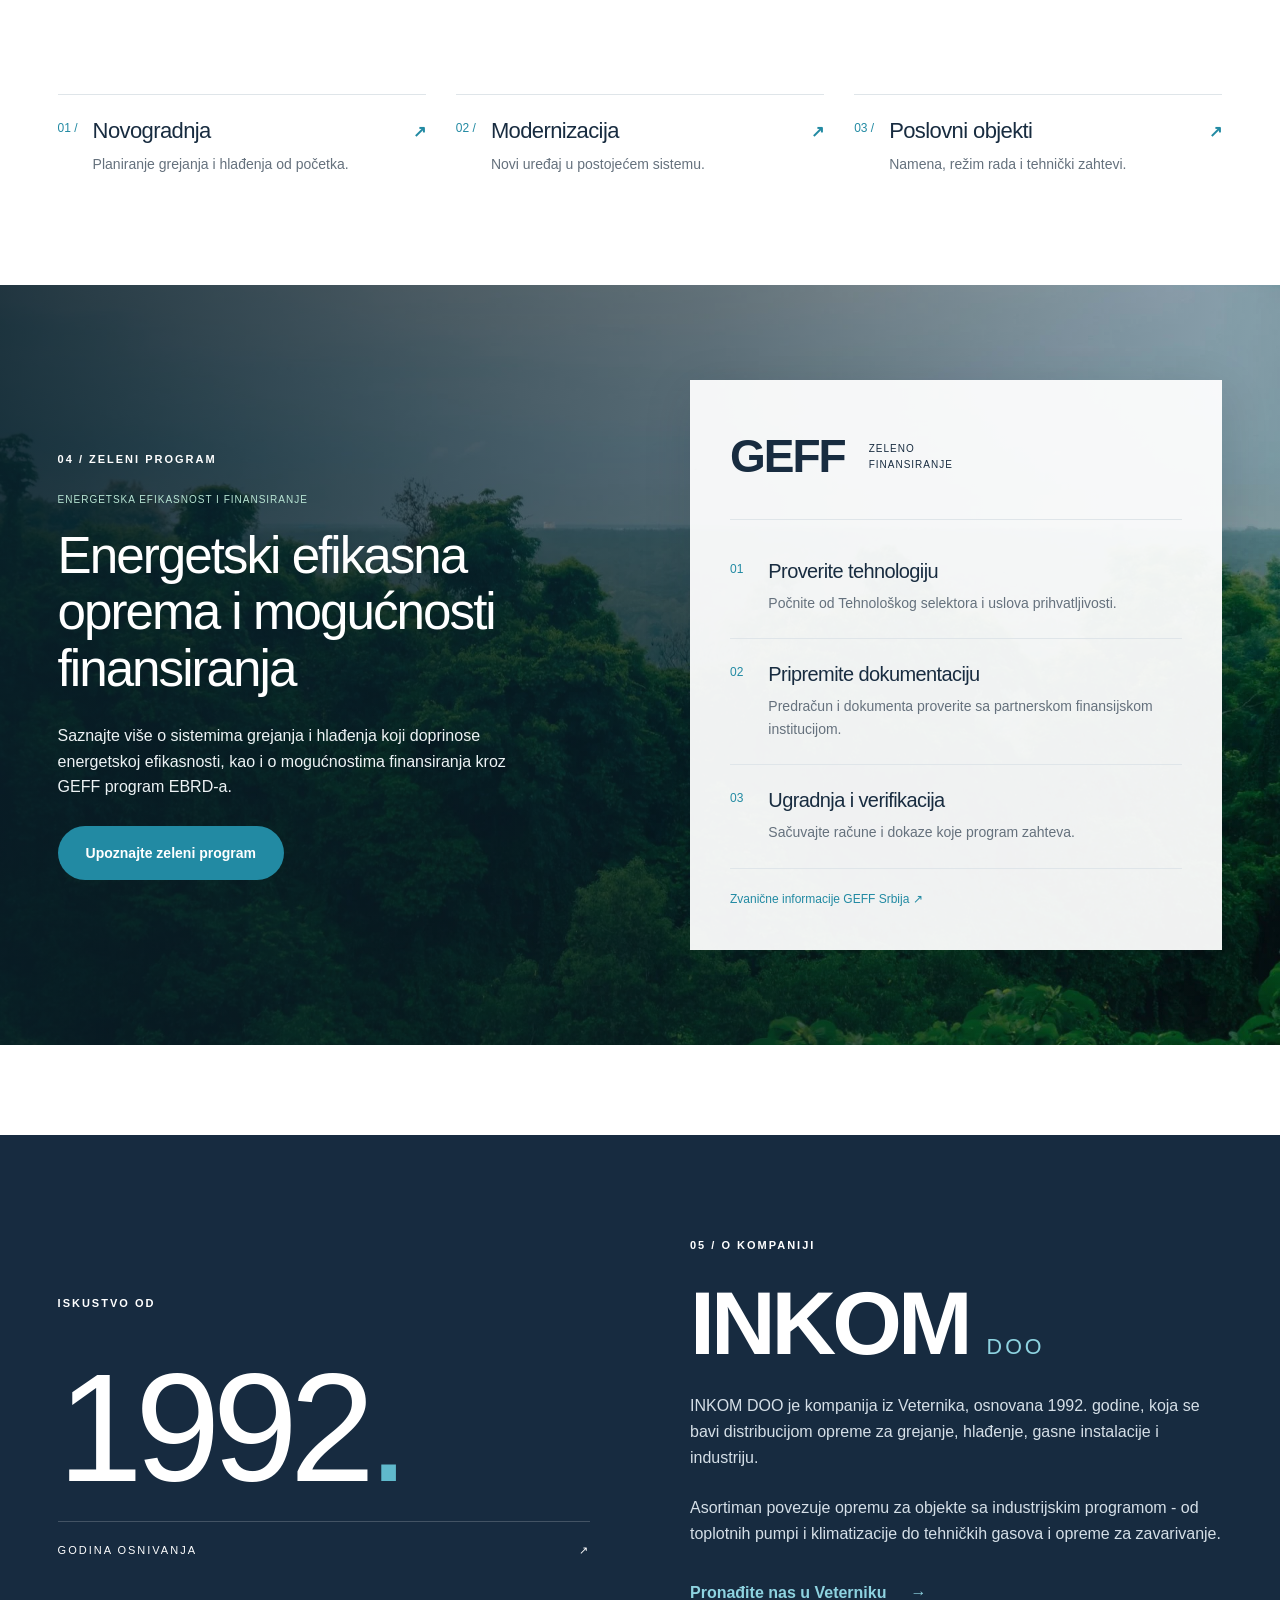
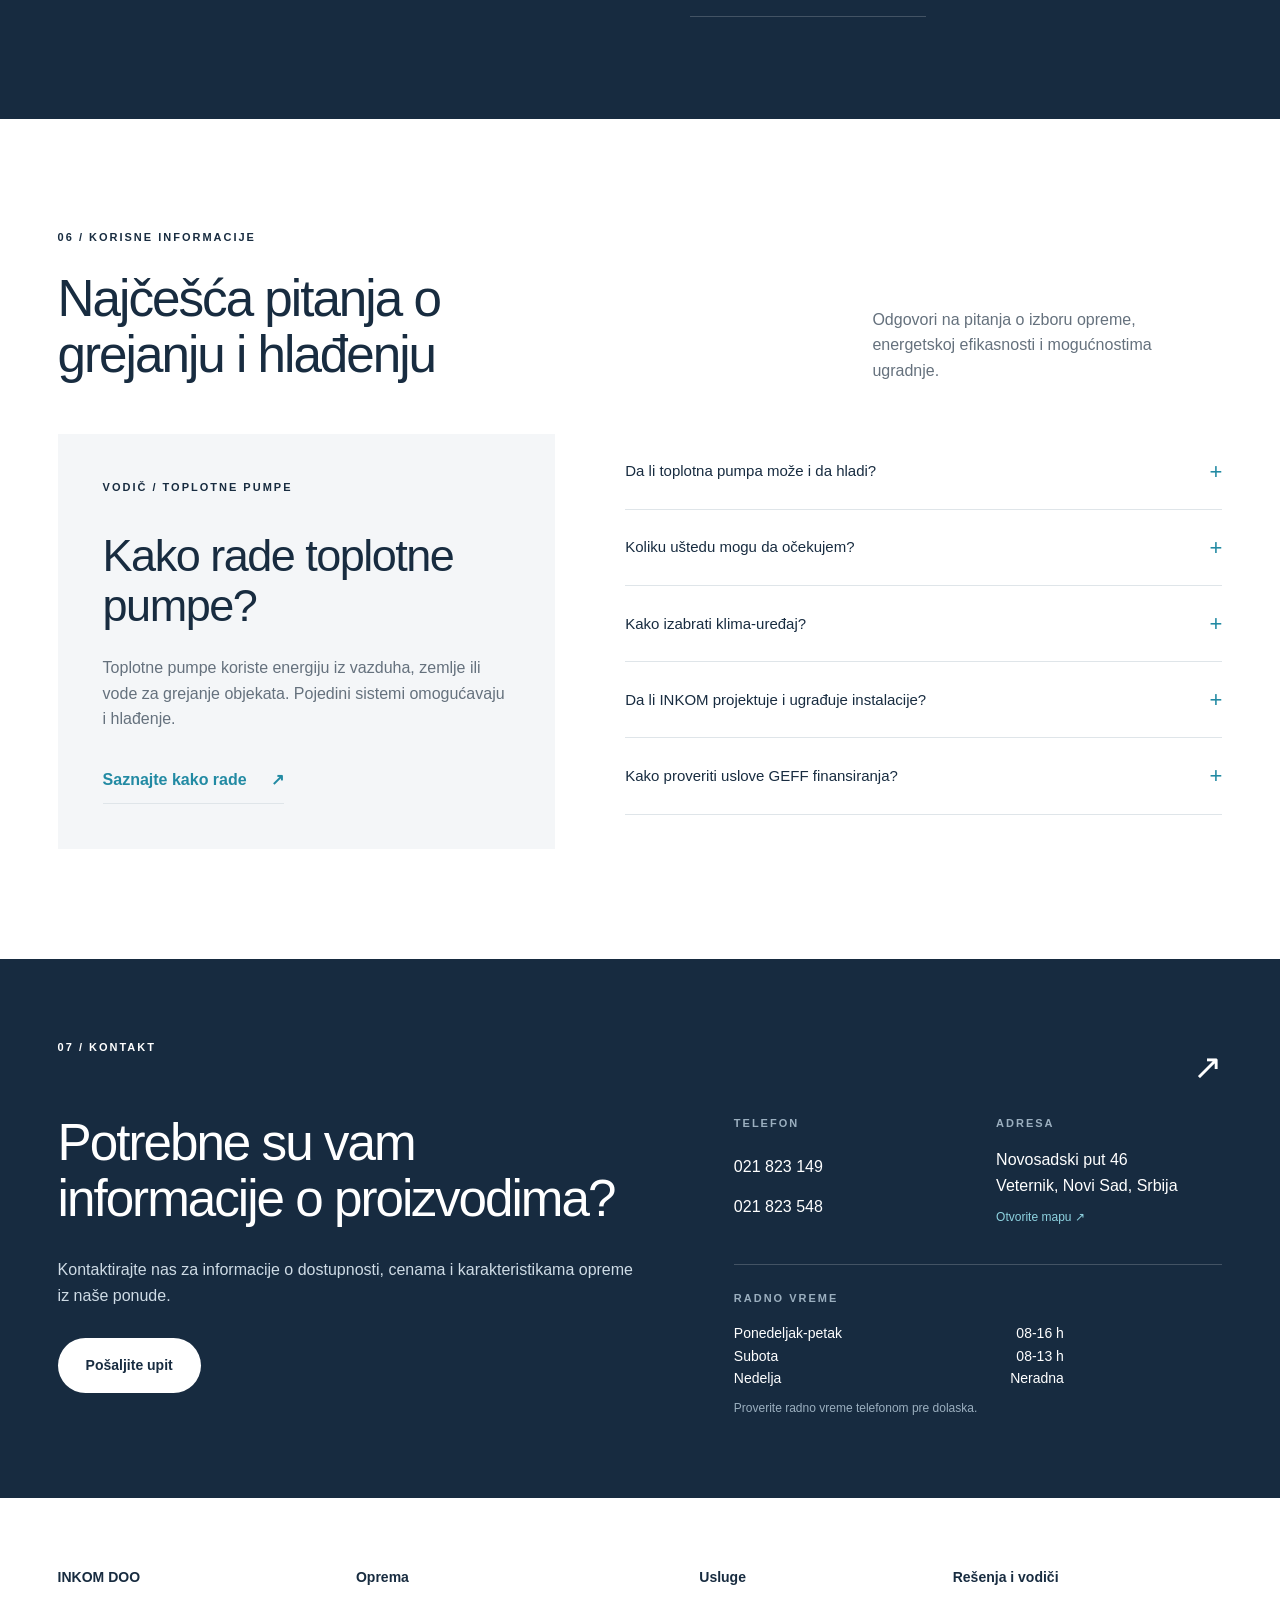
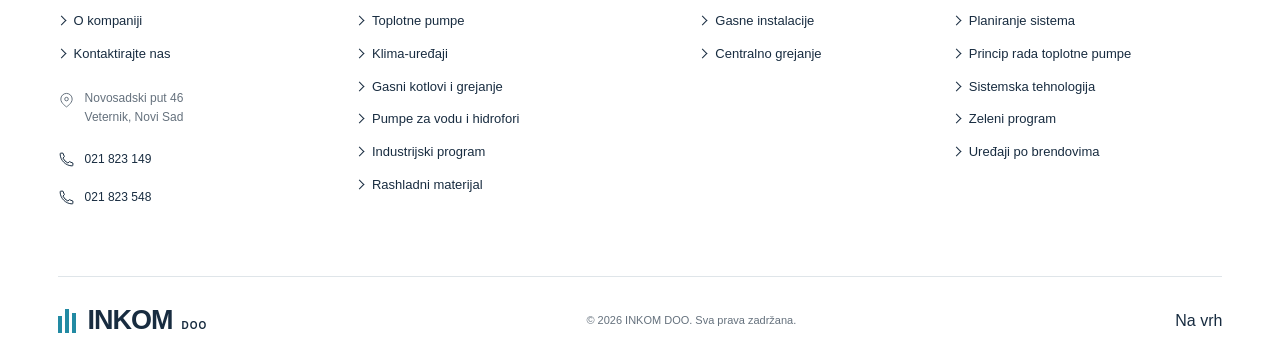
==== commit 390baa81: "Add files via upload" ====
--- a/index.html
+++ b/index.html
@@ -8,8 +8,8 @@
   <meta name="theme-color" content="#ffffff">
   <title>INKOM DOO - Oprema za svaki sistem | Dizajnerski predlog</title>
   <link rel="icon" href="assets/favicon.svg" type="image/svg+xml">
-  <link rel="stylesheet" href="styles.css?v=20261029-19">
-  <script src="app.js?v=20261029-19" defer></script>
+  <link rel="stylesheet" href="styles.css?v=20261029-25">
+  <script src="app.js?v=20261029-23" defer></script>
 </head>
 <body>
   <a class="skip-link" href="#sadrzaj">Pređite na sadržaj</a>
@@ -69,6 +69,6 @@
 
 <section class="contact" id="kontakt" aria-labelledby="contact-title"><div class="container"><div class="contact-heading"><p class="eyebrow">07 / KONTAKT</p><span class="contact-dot" aria-hidden="true">↗</span></div><div class="contact-layout"><div><h2 id="contact-title">Potrebne su vam informacije o proizvodima?</h2><p>Kontaktirajte nas za informacije o dostupnosti, cenama i karakteristikama opreme iz naše ponude.</p><a class="button button-light" href="tel:+38121823149">Pošaljite upit</a></div><div class="contact-information"><div><span class="tiny-label">TELEFON</span><a href="tel:+38121823149">021 823 149</a><a href="tel:+38121823548">021 823 548</a></div><div><span class="tiny-label">ADRESA</span><address>Novosadski put 46<br>Veternik, Novi Sad, Srbija</address><a class="map-link" href="https://www.google.com/maps/search/?api=1&amp;query=Novosadski+put+46%2C+Veternik%2C+Serbia" target="_blank" rel="noopener noreferrer">Otvorite mapu <span aria-hidden="true">↗</span><span class="sr-only"> (otvara novi prozor)</span></a></div><div class="working-hours"><span class="tiny-label">RADNO VREME</span><dl><div><dt>Ponedeljak-petak</dt><dd>08-16 h</dd></div><div><dt>Subota</dt><dd>08-13 h</dd></div><div><dt>Nedelja</dt><dd>Neradna</dd></div></dl><p>Proverite radno vreme telefonom pre dolaska.</p></div></div></div></div></section>
   </main>
-  <footer class="footer footer-directory" id="site-footer"><div class="container"><div class="footer-columns"><section><h2>INKOM DOO</h2><ul><li><a href="#o-nama">O kompaniji</a></li><li><a href="#kontakt">Kontaktirajte nas</a></li></ul><address class="footer-address"><svg class="contact-icon" viewBox="0 0 24 24" fill="none" aria-hidden="true"><path d="M20 10c0 6-8 11-8 11S4 16 4 10a8 8 0 1 1 16 0Z" stroke="currentColor" stroke-width="1.4"/><circle cx="12" cy="10" r="2.5" stroke="currentColor" stroke-width="1.4"/></svg><span>Novosadski put 46<br>Veternik, Novi Sad</span></address><a class="footer-phone" href="tel:+38121823149"><svg class="contact-icon" viewBox="0 0 24 24" aria-hidden="true"><use href="assets/equipment.svg#phone"/></svg><span>021 823 149</span></a><a class="footer-phone" href="tel:+38121823548"><svg class="contact-icon" viewBox="0 0 24 24" aria-hidden="true"><use href="assets/equipment.svg#phone"/></svg><span>021 823 548</span></a></section><nav aria-label="Oprema u podnožju"><h2>Oprema</h2><ul><li><a href="toplotne-pumpe.html">Toplotne pumpe</a></li><li><a href="klima-uredjaji.html">Klima-uređaji</a></li><li><a href="gasni-kotlovi.html">Gasni kotlovi i grejanje</a></li><li><a href="pumpe-za-vodu.html">Pumpe za vodu i hidrofori</a></li><li><a href="industrijski-program.html">Industrijski program</a></li><li><a href="rashladni-materijal.html">Rashladni materijal</a></li></ul></nav><nav aria-label="Usluge u podnožju"><h2>Usluge</h2><ul><li><a href="gasne-instalacije.html">Gasne instalacije</a></li><li><a href="centralno-grejanje.html">Centralno grejanje</a></li></ul></nav><nav aria-label="Vodiči u podnožju"><h2>Rešenja i vodiči</h2><ul><li><a href="resenja.html">Planiranje sistema</a></li><li><a href="resenja.html#toplotne-pumpe">Princip rada toplotne pumpe</a></li><li><a href="sistemska-tehnologija.html">Sistemska tehnologija</a></li><li><a href="zeleno-finansiranje.html">Zeleni program</a></li><li><a href="proizvodi.html">Uređaji po brendovima</a></li></ul></nav></div><div class="footer-legal"><a class="wordmark" href="#pocetna" aria-label="INKOM DOO - početna"><span class="logo-symbol" aria-hidden="true"><b></b><b></b><b></b></span>INKOM<span class="doo">DOO</span></a><p>© 2026 INKOM DOO. Sva prava zadržana.</p><a href="#pocetna">Na vrh</a></div></div></footer><button class="back-to-top" type="button" aria-label="Vrati se na vrh stranice" hidden><svg viewBox="0 0 24 24" fill="none" aria-hidden="true"><path d="m6 13 6-6 6 6M12 7v12" stroke="currentColor" stroke-width="1.7" stroke-linecap="round" stroke-linejoin="round"/></svg></button>
+  <footer class="footer footer-directory" id="site-footer"><div class="container"><div class="footer-columns"><section class="footer-company"><h2 class="footer-company-name">INKOM DOO</h2><a class="wordmark footer-company-logo" href="#pocetna" aria-label="INKOM DOO - početna"><span class="logo-symbol" aria-hidden="true"><b></b><b></b><b></b></span>INKOM<span class="doo">DOO</span></a><ul><li><a href="#o-nama">O kompaniji</a></li><li><a href="#kontakt">Kontaktirajte nas</a></li></ul><address class="footer-address"><svg class="contact-icon" viewBox="0 0 24 24" fill="none" aria-hidden="true"><path d="M20 10c0 6-8 11-8 11S4 16 4 10a8 8 0 1 1 16 0Z" stroke="currentColor" stroke-width="1.4"/><circle cx="12" cy="10" r="2.5" stroke="currentColor" stroke-width="1.4"/></svg><span>Novosadski put 46<br>Veternik, Novi Sad</span></address><div class="footer-phones"><a class="footer-phone" href="tel:+38121823149"><svg class="contact-icon" viewBox="0 0 24 24" aria-hidden="true"><use href="assets/equipment.svg#phone"/></svg><span>021 823 149</span></a><a class="footer-phone" href="tel:+38121823548"><svg class="contact-icon" viewBox="0 0 24 24" aria-hidden="true"><use href="assets/equipment.svg#phone"/></svg><span>021 823 548</span></a></div></section><nav aria-label="Oprema u podnožju"><h2><span class="footer-heading-label">Oprema</span><button class="footer-toggle" type="button" aria-expanded="false" aria-controls="footer-panel-oprema" hidden><span>Oprema</span><svg viewBox="0 0 20 20" fill="none" aria-hidden="true"><path d="M4 10h12" stroke="currentColor" stroke-width="1.4" stroke-linecap="round"/><path class="footer-toggle-vertical" d="M10 4v12" stroke="currentColor" stroke-width="1.4" stroke-linecap="round"/></svg></button></h2><ul class="footer-panel" id="footer-panel-oprema"><li><a href="toplotne-pumpe.html">Toplotne pumpe</a></li><li><a href="klima-uredjaji.html">Klima-uređaji</a></li><li><a href="gasni-kotlovi.html">Gasni kotlovi i grejanje</a></li><li><a href="pumpe-za-vodu.html">Pumpe za vodu i hidrofori</a></li><li><a href="industrijski-program.html">Industrijski program</a></li><li><a href="rashladni-materijal.html">Rashladni materijal</a></li></ul></nav><nav aria-label="Usluge u podnožju"><h2><span class="footer-heading-label">Usluge</span><button class="footer-toggle" type="button" aria-expanded="false" aria-controls="footer-panel-usluge" hidden><span>Usluge</span><svg viewBox="0 0 20 20" fill="none" aria-hidden="true"><path d="M4 10h12" stroke="currentColor" stroke-width="1.4" stroke-linecap="round"/><path class="footer-toggle-vertical" d="M10 4v12" stroke="currentColor" stroke-width="1.4" stroke-linecap="round"/></svg></button></h2><ul class="footer-panel" id="footer-panel-usluge"><li><a href="gasne-instalacije.html">Gasne instalacije</a></li><li><a href="centralno-grejanje.html">Centralno grejanje</a></li></ul></nav><nav aria-label="Vodiči u podnožju"><h2><span class="footer-heading-label">Rešenja i vodiči</span><button class="footer-toggle" type="button" aria-expanded="false" aria-controls="footer-panel-vodici" hidden><span>Rešenja i vodiči</span><svg viewBox="0 0 20 20" fill="none" aria-hidden="true"><path d="M4 10h12" stroke="currentColor" stroke-width="1.4" stroke-linecap="round"/><path class="footer-toggle-vertical" d="M10 4v12" stroke="currentColor" stroke-width="1.4" stroke-linecap="round"/></svg></button></h2><ul class="footer-panel" id="footer-panel-vodici"><li><a href="resenja.html">Planiranje sistema</a></li><li><a href="resenja.html#toplotne-pumpe">Princip rada toplotne pumpe</a></li><li><a href="sistemska-tehnologija.html">Sistemska tehnologija</a></li><li><a href="zeleno-finansiranje.html">Zeleni program</a></li><li><a href="proizvodi.html">Uređaji po brendovima</a></li></ul></nav></div><div class="footer-legal"><a class="wordmark" href="#pocetna" aria-label="INKOM DOO - početna"><span class="logo-symbol" aria-hidden="true"><b></b><b></b><b></b></span>INKOM<span class="doo">DOO</span></a><p>© 2026 INKOM DOO. Sva prava zadržana.</p><a class="footer-top-link" href="#pocetna">Na vrh</a><div class="footer-top-slot"><button class="back-to-top" type="button" aria-label="Vrati se na vrh stranice" hidden><svg viewBox="0 0 24 24" fill="none" aria-hidden="true"><path d="m6 13 6-6 6 6M12 7v12" stroke="currentColor" stroke-width="1.7" stroke-linecap="round" stroke-linejoin="round"/></svg></button></div></div></div></footer>
 </body>
 </html>
--- a/styles.css
+++ b/styles.css
@@ -179,3 +179,122 @@
 @media(max-width:700px){.footer-columns li{margin:0!important}}
 
 @media(max-width:600px){.hero--overlay:not(.hero--equipment) .hero-backdrop{mask-image:linear-gradient(to bottom,transparent,#000 28px);-webkit-mask-image:linear-gradient(to bottom,transparent,#000 28px)}}
+
+/* Footer: progressive, accessible mobile accordions; desktop columns retained. */
+.footer-company-logo,.footer-top-slot,.footer-toggle{display:none}
+.footer-heading-label[hidden],.footer-toggle[hidden],.footer-panel[hidden]{display:none!important}
+.footer-phones{display:flex;flex-direction:column}.footer-directory{position:relative}
+@media(max-width:767px){
+ .footer-directory{padding:32px 0 24px;background:var(--white)}
+ .footer-directory>.container{width:calc(100% - 48px);margin-inline:auto}
+ .footer-directory .footer-columns{display:flex;flex-direction:column;gap:0;padding:0}
+ .footer-directory .footer-columns>.footer-company{display:flex;flex-direction:column;align-items:flex-start;gap:0;padding:0 0 24px}
+ .footer-directory .footer-company-name{display:none}
+ .footer-directory .footer-company-logo{display:inline-flex;align-items:center;font-size:26px;line-height:1;letter-spacing:-1px;min-height:32px;margin:0 0 16px}
+ .footer-company-logo .logo-symbol{height:24px}.footer-company-logo .doo{font-size:8px;letter-spacing:1px}
+ .footer-directory .footer-company>ul{display:flex;gap:24px;margin:0 0 8px;order:4}
+ .footer-directory .footer-company>ul a{min-height:44px;font-size:15px;padding:8px 0;align-items:center}
+ .footer-directory .footer-address{display:flex;align-items:flex-start;gap:8px;margin:0 0 8px;padding:0;color:var(--muted);font-size:15px;line-height:1.6}
+ .footer-directory .footer-address .contact-icon{margin-top:4px;flex:0 0 16px;width:16px;height:16px}
+ .footer-directory .footer-phones{display:flex;flex-direction:column;gap:0;margin:0 0 8px;width:100%}
+ .footer-directory .footer-phones .footer-phone{display:flex;gap:8px;align-items:center;min-height:44px;margin:0;font-size:16px;line-height:1.5;white-space:nowrap;padding:0}
+ .footer-directory .footer-columns>nav{display:block;margin:0;padding:0;border-top:1px solid var(--line)}
+ .footer-directory .footer-columns>nav:last-child{border-bottom:1px solid var(--line)}
+ .footer-directory .footer-columns>nav h2{font-size:17px;font-weight:600;line-height:1.4;letter-spacing:0;margin:0}
+ .footer-directory .footer-toggle:not([hidden]){display:flex;align-items:center;justify-content:space-between;gap:16px;width:100%;min-height:56px;padding:16px 0;margin:0;border:0;border-radius:0;background:transparent;text-align:left;font-size:17px;line-height:24px;font-weight:600}
+ .footer-toggle svg{width:20px;height:20px;flex:0 0 20px;color:var(--muted)}
+ .footer-toggle[aria-expanded="true"] .footer-toggle-vertical{display:none}
+ .footer-directory .footer-toggle:focus-visible{outline:2px solid var(--accent);outline-offset:2px}
+ .footer-directory .footer-columns>nav .footer-panel{display:flex;flex-direction:column;gap:0;padding:0 0 16px;margin:0;list-style:none}
+ .footer-directory .footer-panel li{margin:0!important;padding:0}
+ .footer-directory .footer-panel li>a{display:flex;align-items:center;gap:12px;min-height:44px;padding:10px 0;font-size:15px;line-height:24px;color:var(--ink)}
+ .footer-directory .footer-panel a:before{width:5px;height:5px;flex-basis:5px;color:var(--muted)}
+ .footer-directory .footer-legal{display:grid;grid-template-columns:minmax(0,1fr) 44px;align-items:center;gap:16px;border-top:0;margin:0;padding:24px 0 0;text-align:left}
+ .footer-directory .footer-legal>.wordmark,.footer-directory .footer-top-link{display:none}
+ .footer-directory .footer-legal>p{grid-column:1;grid-row:1;order:0;font-size:12px;line-height:20px;margin:0;letter-spacing:0;max-width:32ch;color:var(--muted)}
+ .footer-top-slot{display:block;grid-column:2;grid-row:1;position:relative;width:44px;height:44px}
+ .back-to-top:not([hidden]){display:flex;position:fixed;right:20px;bottom:calc(20px + env(safe-area-inset-bottom));width:44px;height:44px;align-items:center;justify-content:center;border:1px solid #ffffffb3;border-radius:50%;padding:0;background:var(--accent);color:white;box-shadow:0 4px 18px #102b4030;z-index:25}
+ .footer-in-view .footer-top-slot .back-to-top:not([hidden]){position:absolute;inset:0;margin:0;box-shadow:none}
+ .footer-in-view .header{transform:translateY(calc(-100% - 24px));pointer-events:none}
+ .footer-in-view .header:has(.menu-toggle[aria-expanded="true"]){transform:none;pointer-events:auto}
+}
+@media(max-width:359px){.footer-directory>.container{width:calc(100% - 40px)}.footer-directory .footer-company>ul{gap:20px}}
+
+/* Green programme hero: compact, content-led mobile and tablet layout. */
+@media (max-width: 900px) {
+ .programme-hero{height:auto;min-height:0}
+ .programme-hero .programme-hero-copy{width:calc(100% - 48px);height:auto;min-height:0;padding:48px 0;align-items:flex-start;justify-content:flex-start;text-align:left}
+ .programme-hero .eyebrow{max-width:100%;margin:0 0 20px;font-size:10px;line-height:1.6;letter-spacing:1px}
+ .programme-hero h1{max-width:680px;margin:0;font-size:clamp(36px,4.8vw,48px);line-height:1.12;letter-spacing:-1.2px;text-wrap:initial;overflow-wrap:normal}
+ .programme-hero-copy>p:not(.eyebrow){max-width:600px;margin:24px 0 0;font-size:16px;line-height:1.5}
+ .programme-hero .actions{display:flex;flex-direction:column;align-items:flex-start;gap:12px;width:100%;margin:28px 0 0}
+ .programme-hero .actions>a{display:inline-flex;align-items:center;justify-content:center;min-height:48px;margin:0;padding:12px 24px;font-size:15px;line-height:24px;text-align:center}
+ .programme-hero .actions>.hero-contact{border:1px solid #ffffff80;border-radius:999px;color:#fff}
+ .programme-hero>img{object-position:58% center}
+ .programme-hero-shade{background:linear-gradient(90deg,rgba(10,25,38,.74),rgba(10,25,38,.36))}
+}
+@media (max-width:767px) {
+ .programme-hero .programme-hero-copy{padding-block:40px}
+ .programme-hero h1{font-size:clamp(36px,10vw,42px)}
+ .programme-hero-copy>p:not(.eyebrow){margin-top:20px}
+ .programme-hero .actions{margin-top:24px}
+}
+@media (max-width:359px) {
+ .programme-hero .programme-hero-copy{width:calc(100% - 40px)}
+}
+
+/* Compact equipment navigation on small screens; desktop stays inline. */
+.programme-equipment-links .equipment-link-arrow{display:none}
+@media(max-width:767px){
+ .programme-equipment-links{display:flex;flex-direction:column;align-items:stretch;gap:0;margin-top:24px}
+ .programme-equipment-links .text-link{display:flex;justify-content:space-between;align-items:center;gap:16px;width:100%;min-height:48px;padding:12px 0;font-size:16px;line-height:24px;border-bottom:1px solid var(--line)}
+ .programme-equipment-links .equipment-link-arrow{display:block;flex:0 0 18px;width:18px;height:18px}
+}
+
+/* Mobile contact: compact editorial layout, shared desktop rules untouched. */
+@media(max-width:767px){
+ .contact{padding-block:40px;scroll-margin-top:104px}
+ .contact>.container{width:calc(100% - 48px)}
+ .contact .contact-heading{display:block}
+ .contact .contact-heading .eyebrow{margin:0 0 16px}
+ .contact .contact-dot{display:none}
+ .contact .contact-layout{display:grid;grid-template-columns:minmax(0,1fr);gap:24px;margin-top:0}
+ .contact h2{font-size:clamp(28px,7.5vw,34px);line-height:1.15;letter-spacing:-.8px;max-width:560px}
+ .contact-layout>div>p{margin:16px 0 24px;font-size:16px;line-height:1.5;color:#cedbe5}
+ .contact-layout>div>.button{min-height:48px;padding:12px 24px;font-size:15px;line-height:24px}
+ .contact .contact-information{display:grid;grid-template-columns:minmax(0,1fr);gap:0;max-width:none}
+ .contact-information>div{padding:24px 0;border-top:1px solid #ffffff30}
+ .contact-information>div:last-child{padding-bottom:0}
+ .contact .contact-information .tiny-label{font-size:10px;line-height:16px;letter-spacing:1px;color:#b7c8d5;margin:0 0 8px}
+ .contact-information a[href^="tel:"]{min-height:44px;font-size:16px;line-height:24px;white-space:nowrap}
+ .contact .contact-information address{font-size:16px;line-height:1.5}
+ .contact .contact-information .map-link{display:flex;align-items:center;gap:6px;min-height:44px;margin-top:4px;font-size:15px;line-height:24px;color:#8ed3e0}
+ .contact .working-hours{grid-column:1;padding-top:24px}
+ .contact .working-hours dl{max-width:none}
+ .contact .working-hours dl>div{display:grid;grid-template-columns:minmax(0,1fr) auto;gap:16px;padding-block:4px;font-size:15px;line-height:24px}
+ .contact .working-hours dd{text-align:right;white-space:nowrap}
+ .contact .working-hours p{margin-top:12px;font-size:12px;line-height:20px;color:#b7c8d5}
+ .contact-in-view:not(.footer-in-view) .back-to-top{visibility:hidden;pointer-events:none}
+}
+@media(max-width:359px){.contact>.container{width:calc(100% - 40px)}}
+
+/* Homepage mobile editorial hero: headline, equipment, then concise actions. */
+@media(max-width:767px){
+ #pocetna.hero.hero--overlay:not(.hero--equipment){display:grid;grid-template-columns:minmax(0,1fr);height:auto;min-height:0;padding:32px 24px;background:var(--white);color:var(--ink);gap:0;isolation:isolate}
+ #pocetna .hero-inner,#pocetna .hero-copy{display:contents}
+ #pocetna .hero-shade{display:none}
+ #pocetna .eyebrow{grid-row:1;margin:0 0 16px;font-size:10px;line-height:16px;letter-spacing:1.2px;color:var(--accent)}
+ #pocetna.hero h1{grid-row:2;margin:0 0 24px;font-size:clamp(42px,11.5vw,50px);line-height:1.03;letter-spacing:-1.8px;color:var(--ink)}
+ #pocetna .hero-backdrop{grid-row:3;position:relative;inset:auto;order:initial;z-index:auto;width:calc(100% + 48px);max-width:none;height:auto;aspect-ratio:1.6;object-fit:cover;object-position:100% 57%;margin:0 -24px;mask-image:none;-webkit-mask-image:none}
+ #pocetna .hero-description{grid-row:4;margin:24px 0 0;font-size:16px;line-height:1.5;color:var(--muted)}
+ #pocetna .actions{grid-row:5;display:flex;flex-direction:column;align-items:flex-start;width:100%;gap:8px;margin:24px 0 0}
+ #pocetna .actions .button{display:inline-flex;align-items:center;justify-content:center;min-height:48px;padding:12px 24px;font-size:14px;line-height:24px}
+ #pocetna .actions .hero-contact{display:inline-flex;align-items:center;justify-content:flex-start;align-self:flex-start;width:auto;min-height:44px;padding:8px 0;font-size:14px;line-height:24px;text-align:left;color:var(--ink)}
+}
+@media(max-width:359px){#pocetna.hero.hero--overlay:not(.hero--equipment){padding-inline:20px}#pocetna .hero-backdrop{width:calc(100% + 40px);margin-inline:-20px}}
+
+/* Align the text inset of paired mobile actions, including outlined links. */
+@media(max-width:767px){
+ .actions>a.button,.actions>a.hero-contact,#pocetna .actions .button,#pocetna .actions .hero-contact,.programme-hero .actions>a{justify-content:flex-start;text-align:left;padding-inline:24px;box-sizing:border-box}
+ .programme-hero .actions>.hero-contact{padding-inline:23px}
+}
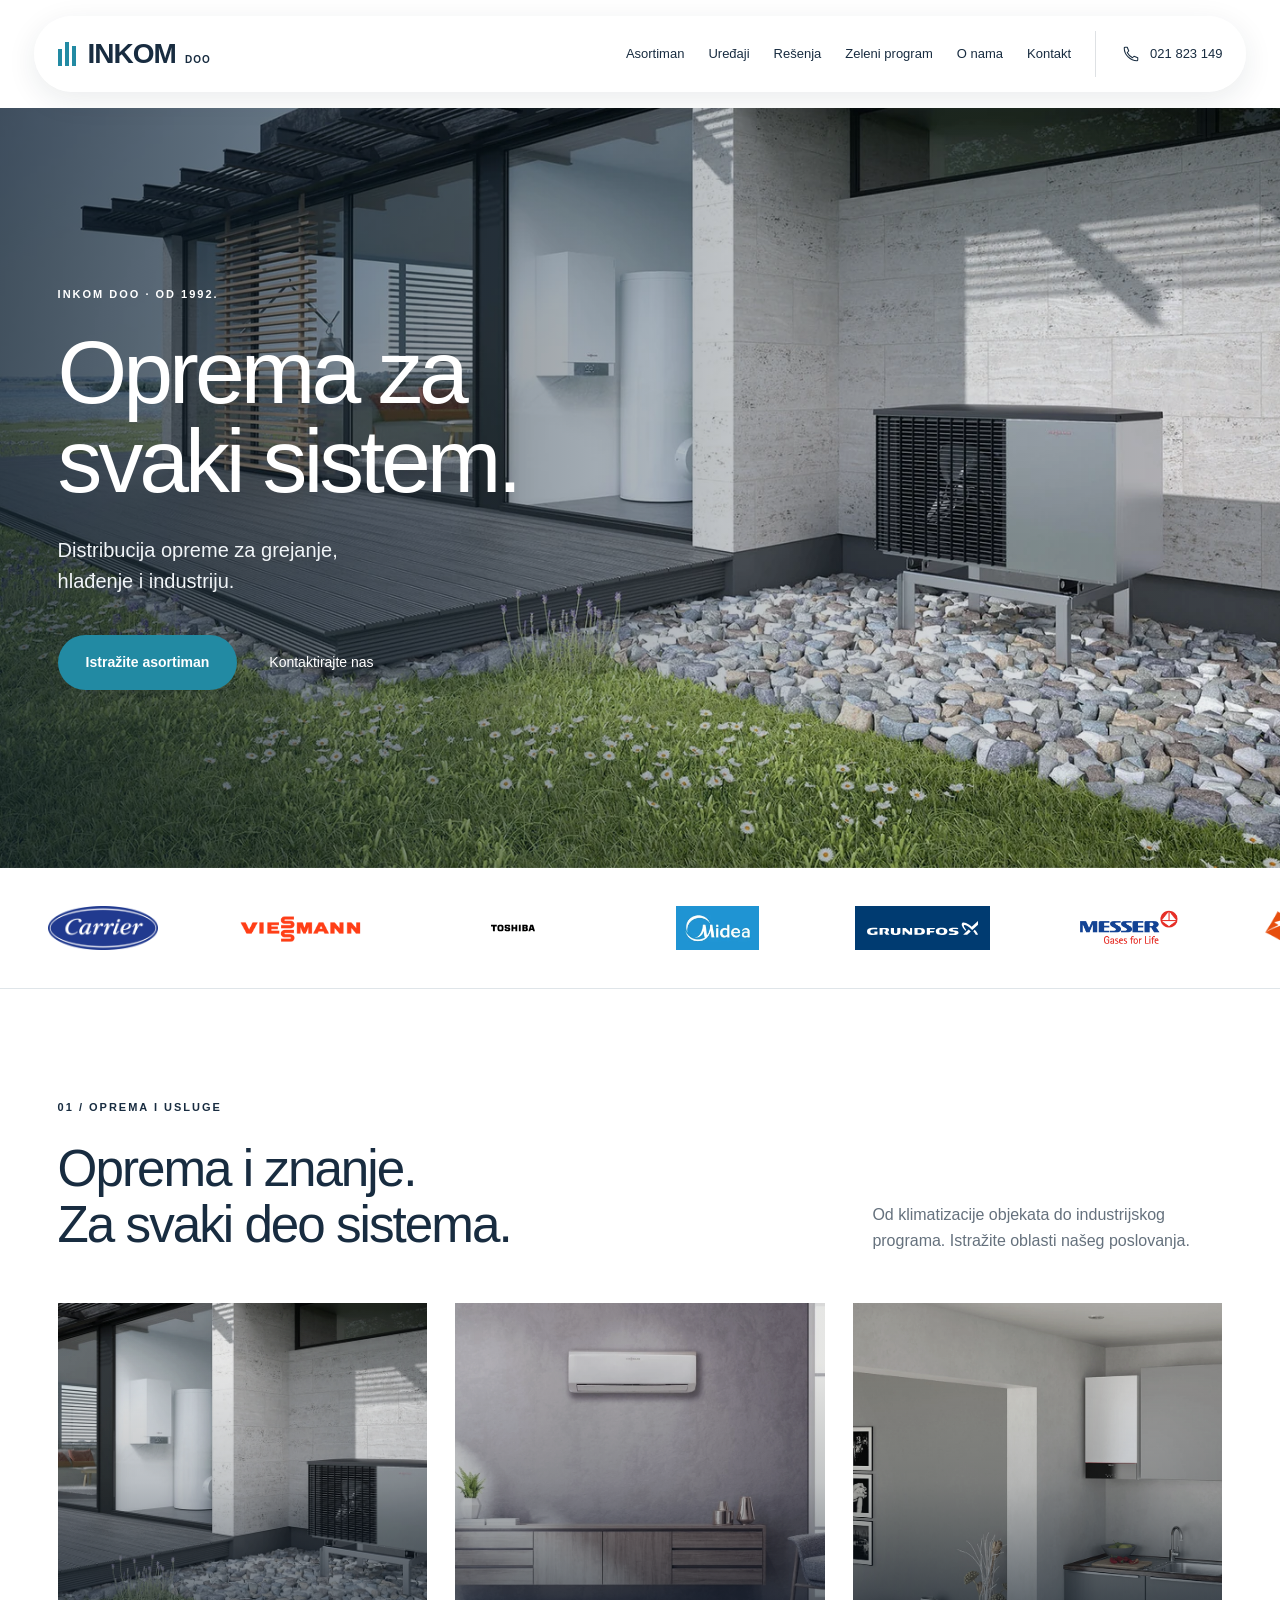
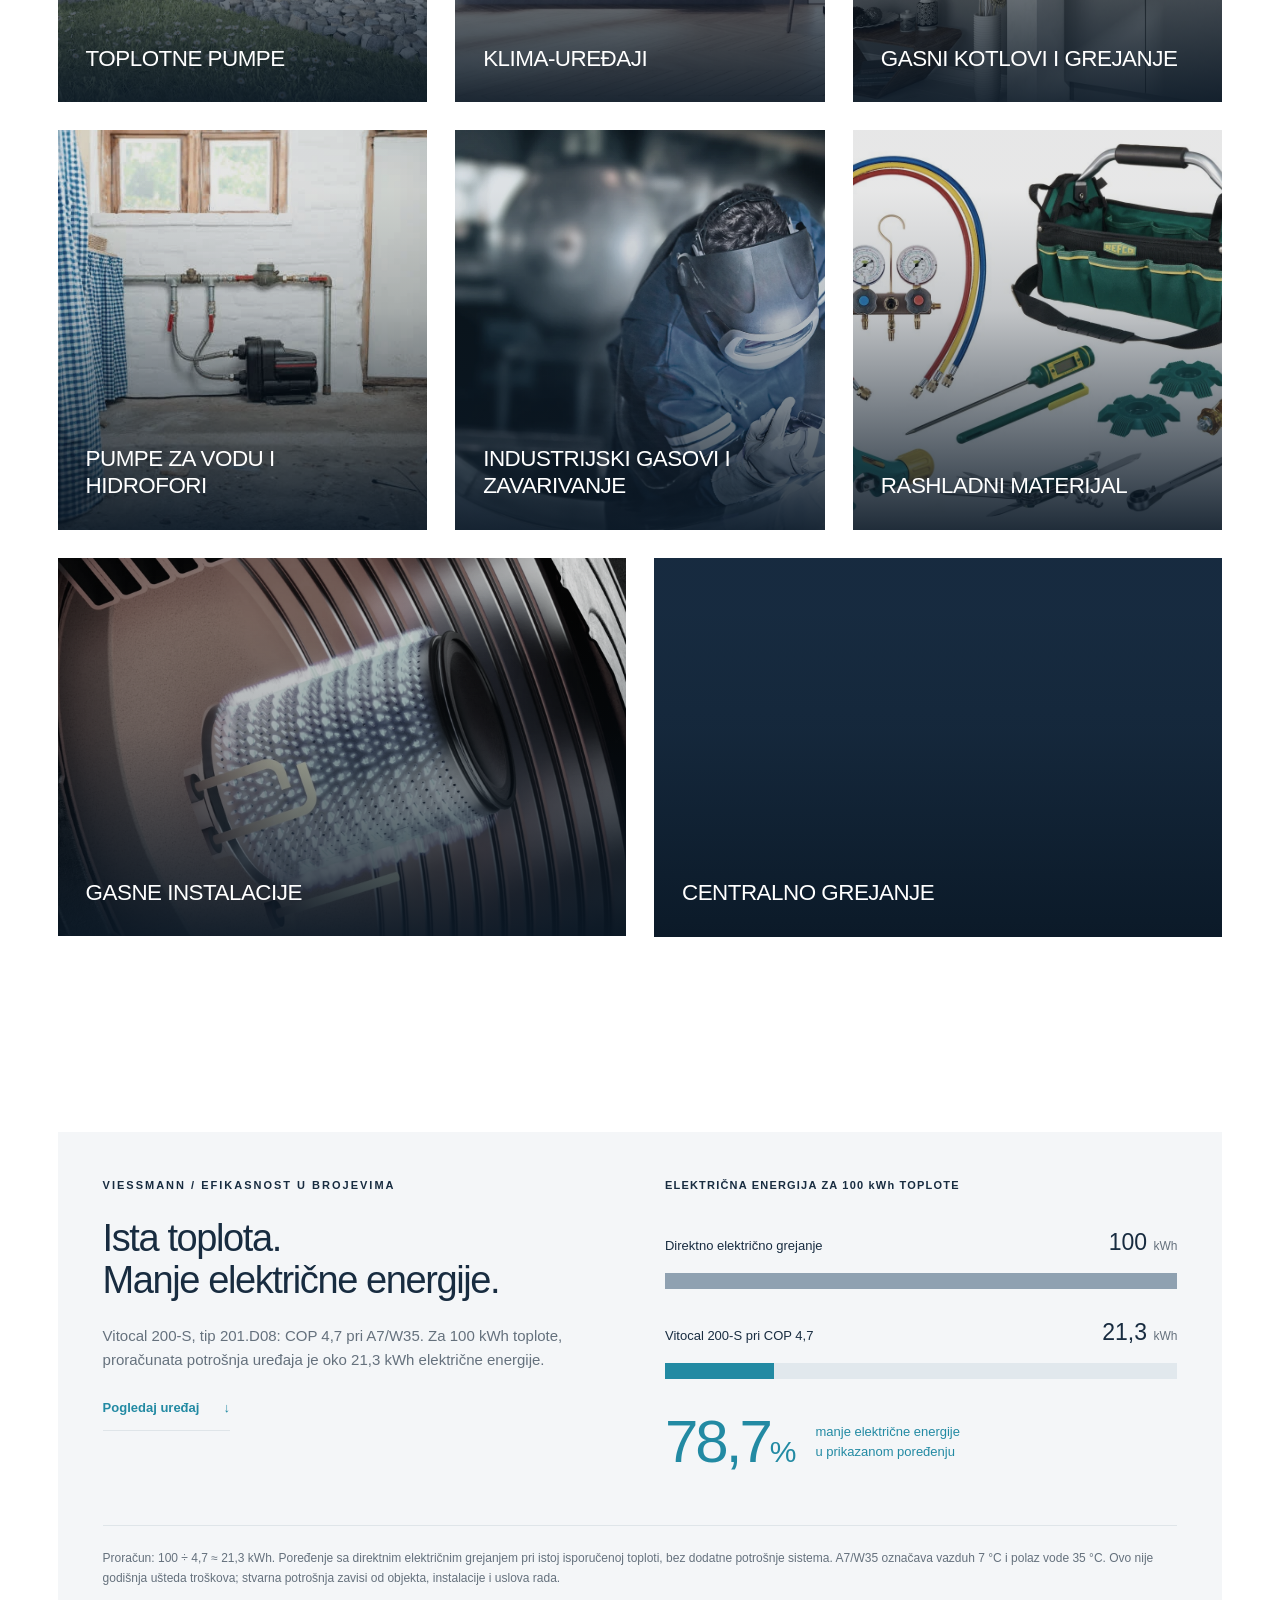
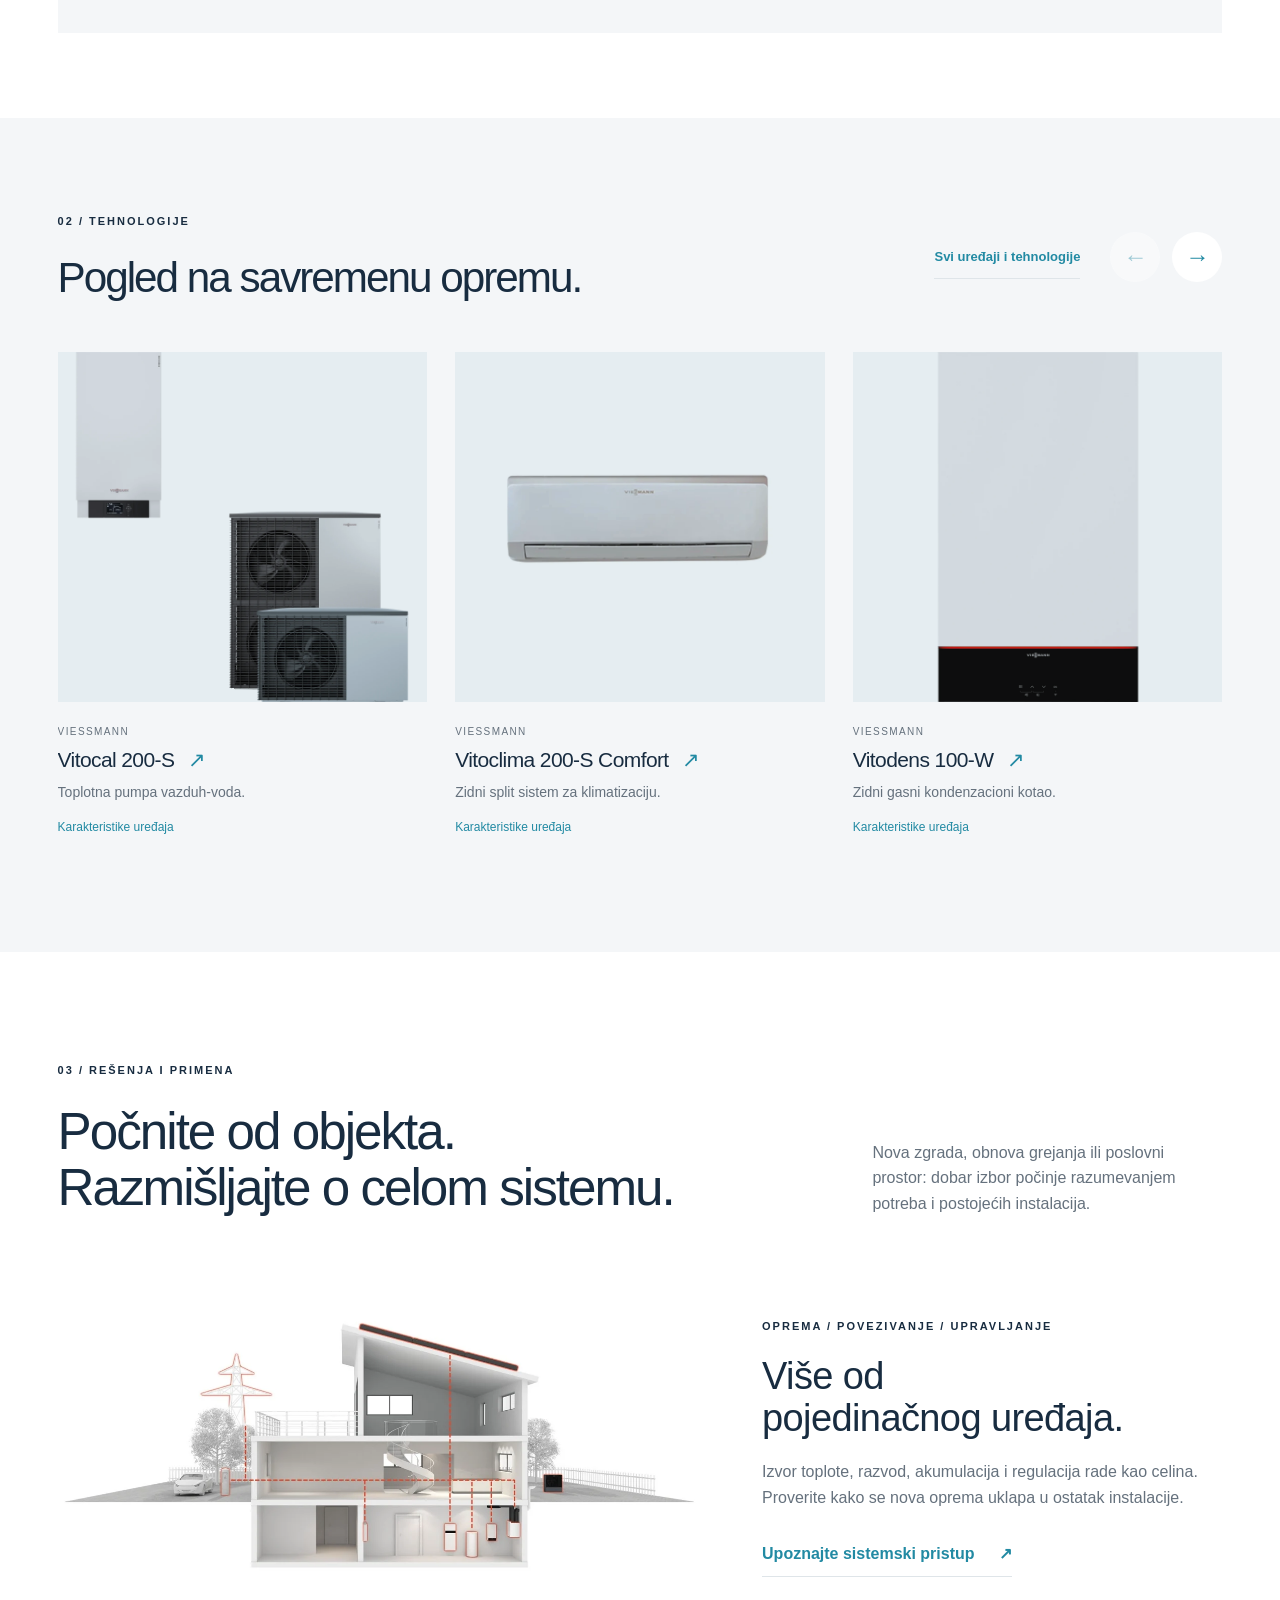
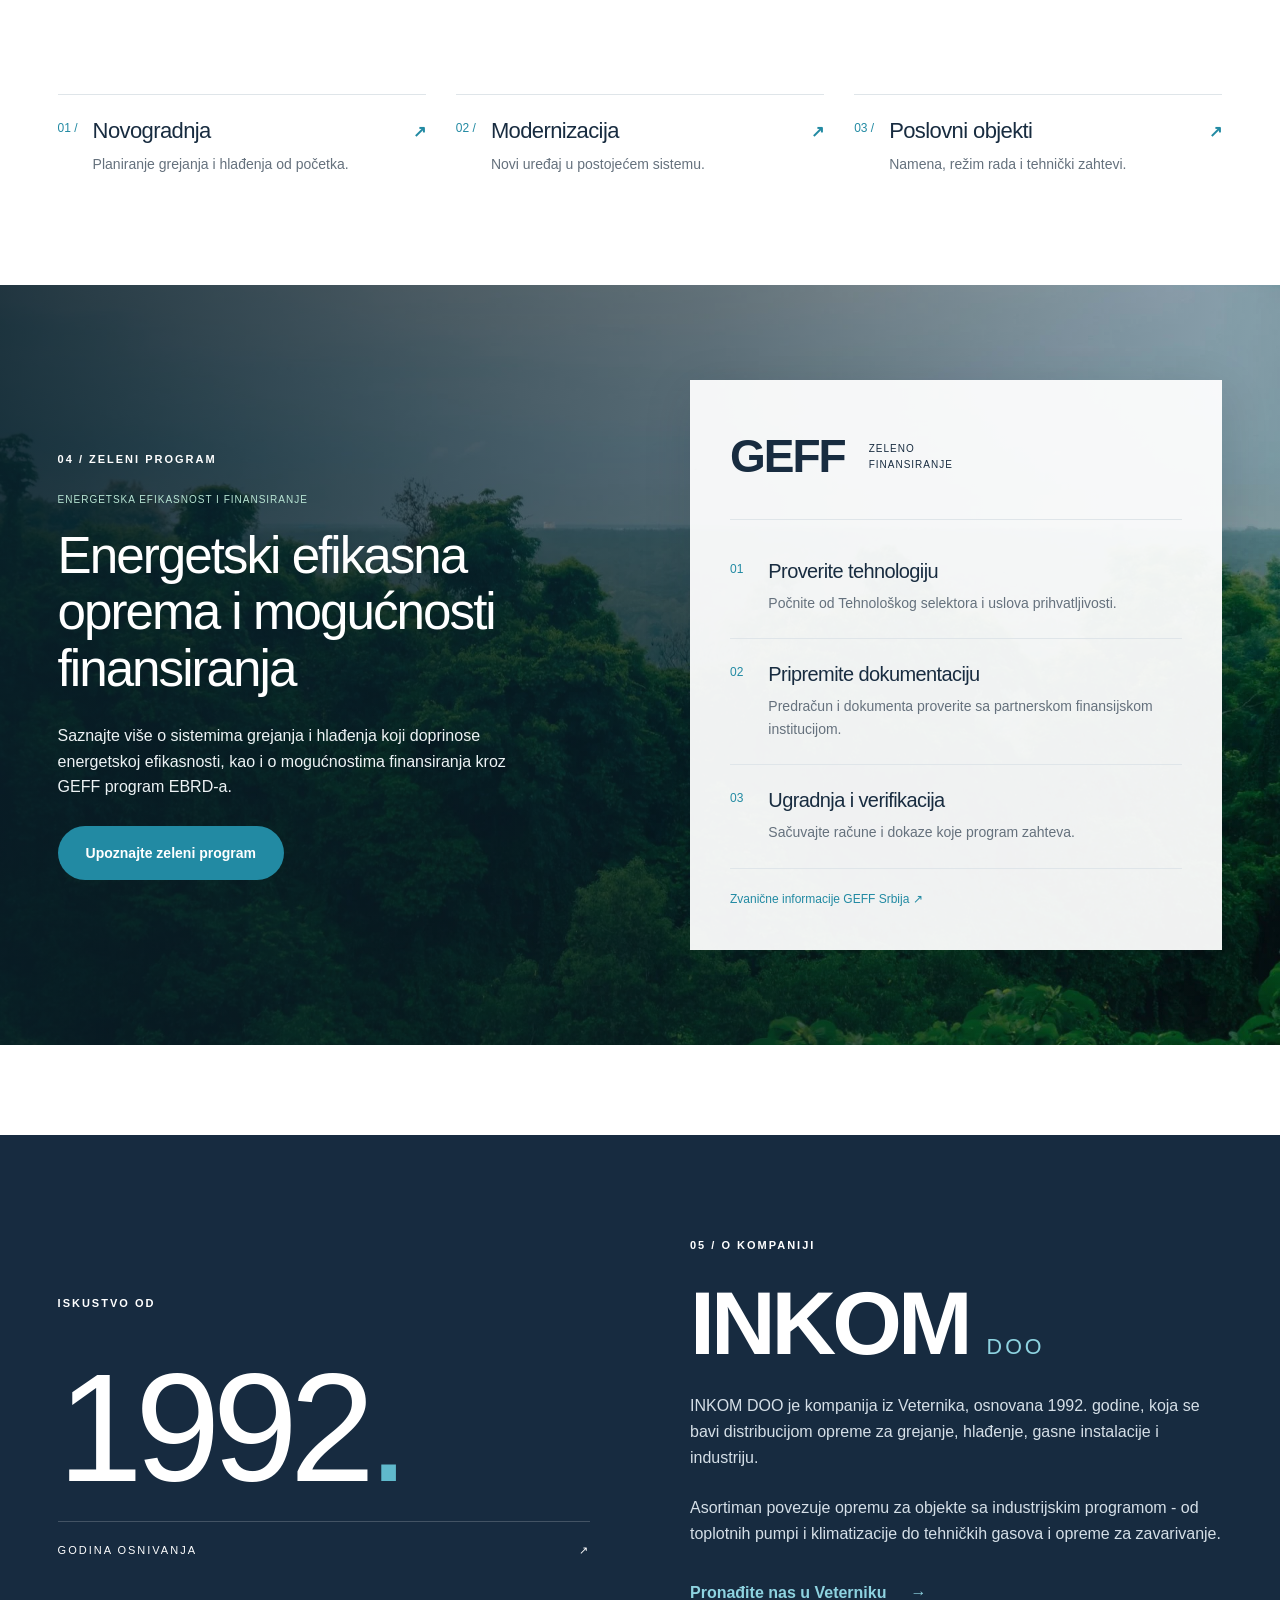
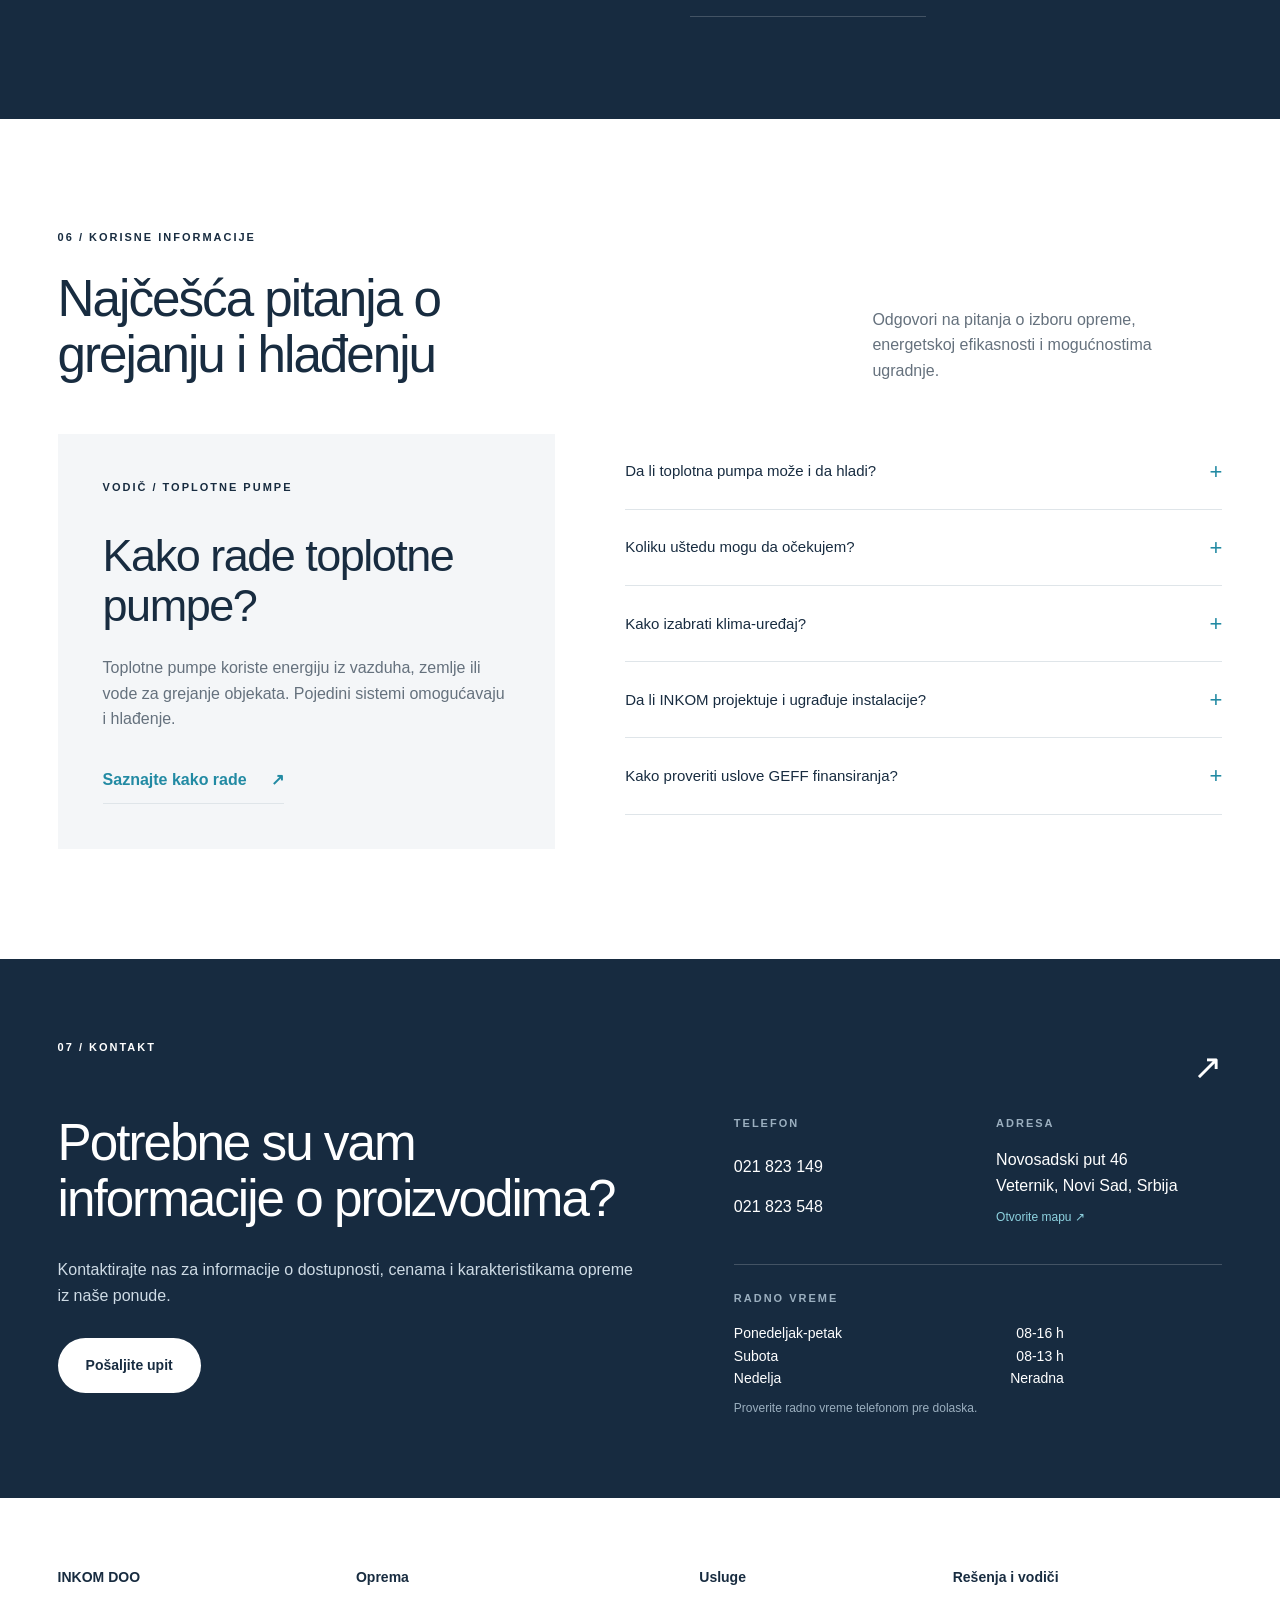
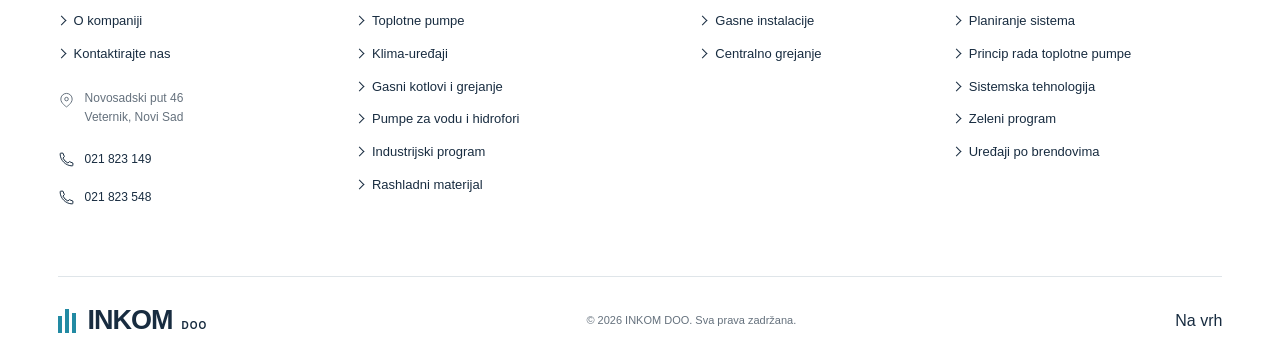
==== commit 7989ab71: "Add files via upload" ====
--- a/index.html
+++ b/index.html
@@ -8,7 +8,7 @@
   <meta name="theme-color" content="#ffffff">
   <title>INKOM DOO - Oprema za svaki sistem | Dizajnerski predlog</title>
   <link rel="icon" href="assets/favicon.svg" type="image/svg+xml">
-  <link rel="stylesheet" href="styles.css?v=20261029-25">
+  <link rel="stylesheet" href="styles.css?v=20261029-31">
   <script src="app.js?v=20261029-23" defer></script>
 </head>
 <body>
@@ -25,7 +25,7 @@
   </header>
   <main id="sadrzaj">
     <section class="hero hero--overlay" id="pocetna" aria-labelledby="hero-title">
-      <img class="hero-backdrop" src="assets/photos/heat-pump-installation.webp" width="1500" height="844" fetchpriority="high" decoding="async" alt="Toplotna pumpa uz savremeni stambeni objekat">
+      <div class="hero-photo"><img class="hero-backdrop" src="assets/photos/heat-pump-installation.webp" width="1500" height="844" fetchpriority="high" decoding="async" alt="Toplotna pumpa uz savremeni stambeni objekat"></div>
       <div class="hero-shade" aria-hidden="true"></div>
       <div class="container hero-inner">
         <div class="hero-copy">
--- a/styles.css
+++ b/styles.css
@@ -278,23 +278,39 @@
 }
 @media(max-width:359px){.contact>.container{width:calc(100% - 40px)}}
 
-/* Homepage mobile editorial hero: headline, equipment, then concise actions. */
-@media(max-width:767px){
- #pocetna.hero.hero--overlay:not(.hero--equipment){display:grid;grid-template-columns:minmax(0,1fr);height:auto;min-height:0;padding:32px 24px;background:var(--white);color:var(--ink);gap:0;isolation:isolate}
- #pocetna .hero-inner,#pocetna .hero-copy{display:contents}
- #pocetna .hero-shade{display:none}
- #pocetna .eyebrow{grid-row:1;margin:0 0 16px;font-size:10px;line-height:16px;letter-spacing:1.2px;color:var(--accent)}
- #pocetna.hero h1{grid-row:2;margin:0 0 24px;font-size:clamp(42px,11.5vw,50px);line-height:1.03;letter-spacing:-1.8px;color:var(--ink)}
- #pocetna .hero-backdrop{grid-row:3;position:relative;inset:auto;order:initial;z-index:auto;width:calc(100% + 48px);max-width:none;height:auto;aspect-ratio:1.6;object-fit:cover;object-position:100% 57%;margin:0 -24px;mask-image:none;-webkit-mask-image:none}
- #pocetna .hero-description{grid-row:4;margin:24px 0 0;font-size:16px;line-height:1.5;color:var(--muted)}
- #pocetna .actions{grid-row:5;display:flex;flex-direction:column;align-items:flex-start;width:100%;gap:8px;margin:24px 0 0}
- #pocetna .actions .button{display:inline-flex;align-items:center;justify-content:center;min-height:48px;padding:12px 24px;font-size:14px;line-height:24px}
- #pocetna .actions .hero-contact{display:inline-flex;align-items:center;justify-content:flex-start;align-self:flex-start;width:auto;min-height:44px;padding:8px 0;font-size:14px;line-height:24px;text-align:left;color:var(--ink)}
-}
-@media(max-width:359px){#pocetna.hero.hero--overlay:not(.hero--equipment){padding-inline:20px}#pocetna .hero-backdrop{width:calc(100% + 40px);margin-inline:-20px}}
-
 /* Align the text inset of paired mobile actions, including outlined links. */
 @media(max-width:767px){
  .actions>a.button,.actions>a.hero-contact,#pocetna .actions .button,#pocetna .actions .hero-contact,.programme-hero .actions>a{justify-content:flex-start;text-align:left;padding-inline:24px;box-sizing:border-box}
  .programme-hero .actions>.hero-contact{padding-inline:23px}
 }
+
+/* Mobile homepage: restore the original photographic overlay composition. */
+#pocetna .hero-photo{display:contents}
+@media(max-width:767px){
+ #pocetna.hero.hero--overlay:not(.hero--equipment){display:block;position:relative;isolation:isolate;height:auto;min-height:0;padding:0;background:#172b40;color:#fff;overflow:hidden}
+ #pocetna .hero-photo{display:contents}
+ #pocetna .hero-backdrop{position:absolute;inset:0;width:100%;max-width:none;height:100%;aspect-ratio:auto;object-fit:cover;object-position:83% 42%;margin:0;mask-image:none;-webkit-mask-image:none;z-index:-2}
+ #pocetna .hero-shade{display:block;position:absolute;inset:0;width:100%;height:100%;z-index:-1;background:linear-gradient(90deg,rgba(10,25,38,.76),rgba(10,25,38,.36))}
+ #pocetna .hero-inner{display:block;width:calc(100% - 48px);height:auto;padding:100px 0 64px}
+ #pocetna .hero-copy{display:block;width:100%;max-width:none;padding:0}
+ #pocetna .eyebrow{margin:0 0 24px;font-size:10px;line-height:16px;letter-spacing:1.5px;color:#fff}
+ #pocetna.hero h1{margin:0;font-size:clamp(44px,12vw,54px);line-height:1.04;letter-spacing:-1.8px;color:#fff}
+ #pocetna .hero-description{margin:28px 0 0;font-size:17px;line-height:1.55;color:#e4edf3}
+ #pocetna .actions{display:flex;flex-direction:column;align-items:center;width:100%;gap:12px;margin:28px 0 0}
+ #pocetna .actions .button{display:inline-flex;align-items:center;justify-content:center;min-height:48px;padding:12px 24px;font-size:14px;line-height:24px;text-align:center}
+ #pocetna .actions .hero-contact{display:inline-flex;align-items:center;justify-content:center;align-self:center;width:auto;min-height:44px;padding:8px 24px;font-size:14px;line-height:24px;text-align:center;color:#fff}
+}
+@media(max-width:359px){#pocetna .hero-inner{width:calc(100% - 40px);padding-block:80px 48px}}
+
+/* One left alignment axis for the mobile homepage content and actions. */
+@media(max-width:767px){
+ #pocetna .actions{display:flex;flex-direction:column;align-items:flex-start;gap:8px}
+ #pocetna .actions>.button{align-self:flex-start;margin-inline:0}
+ #pocetna .actions>.hero-contact{align-self:flex-start;justify-content:flex-start;margin-inline:0;padding-inline:0;text-align:left}
+}
+
+/* Optical alignment of the mobile hero label and paired CTA text. */
+@media(max-width:767px){
+ #pocetna .eyebrow{margin-left:3px}
+ #pocetna .actions>.hero-contact{padding-inline:24px}
+}
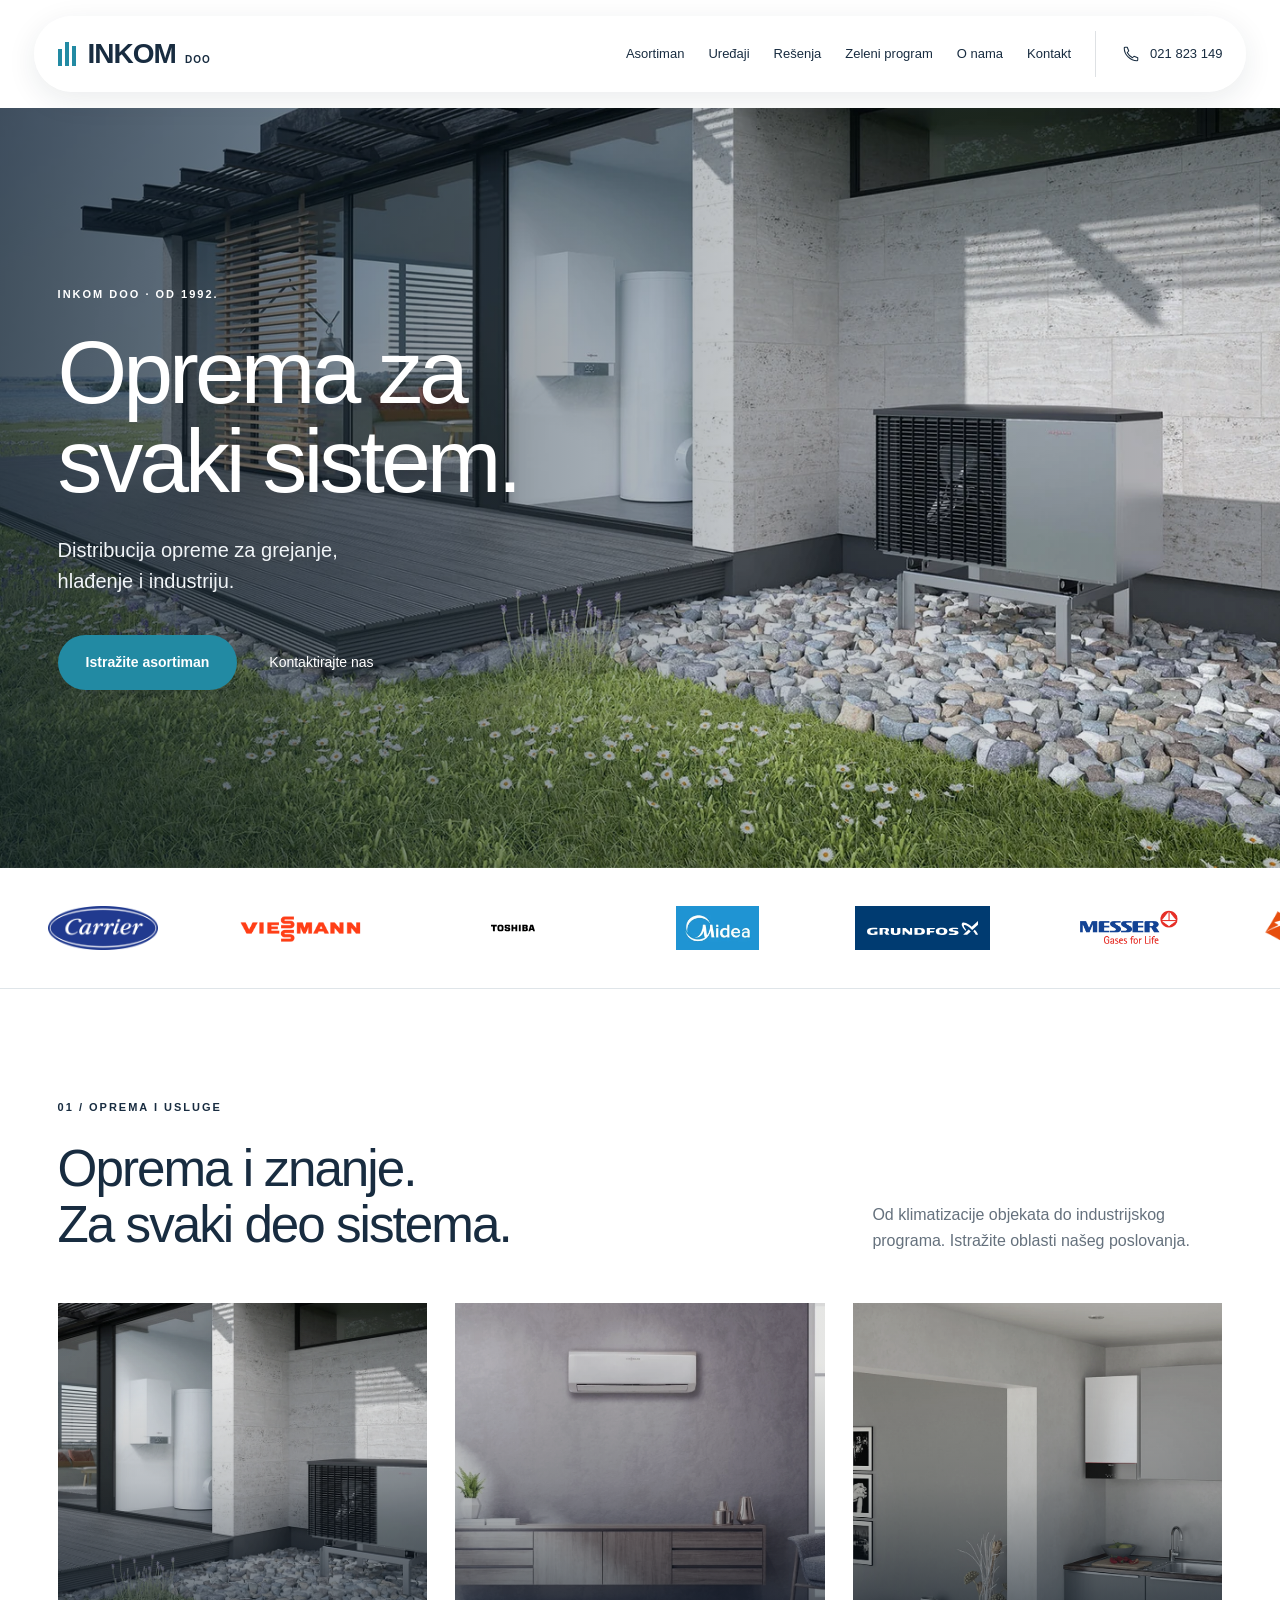
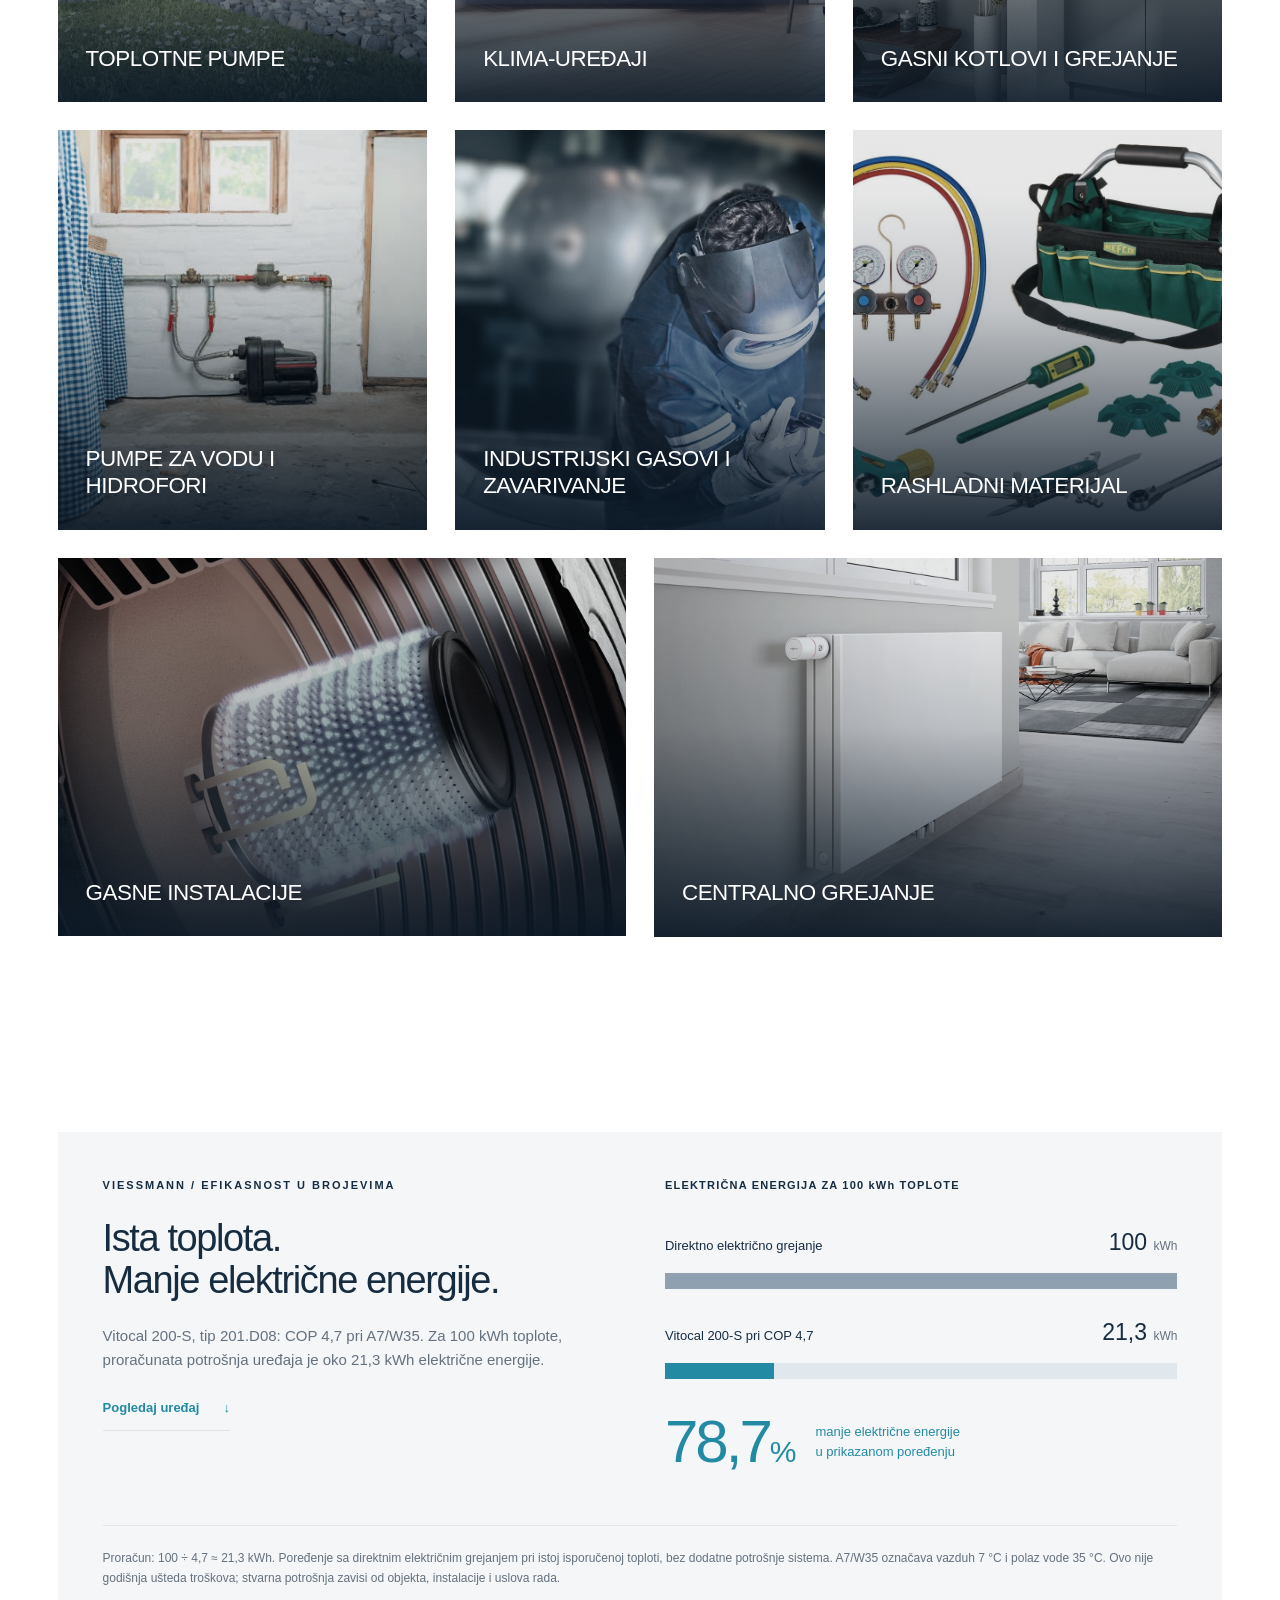
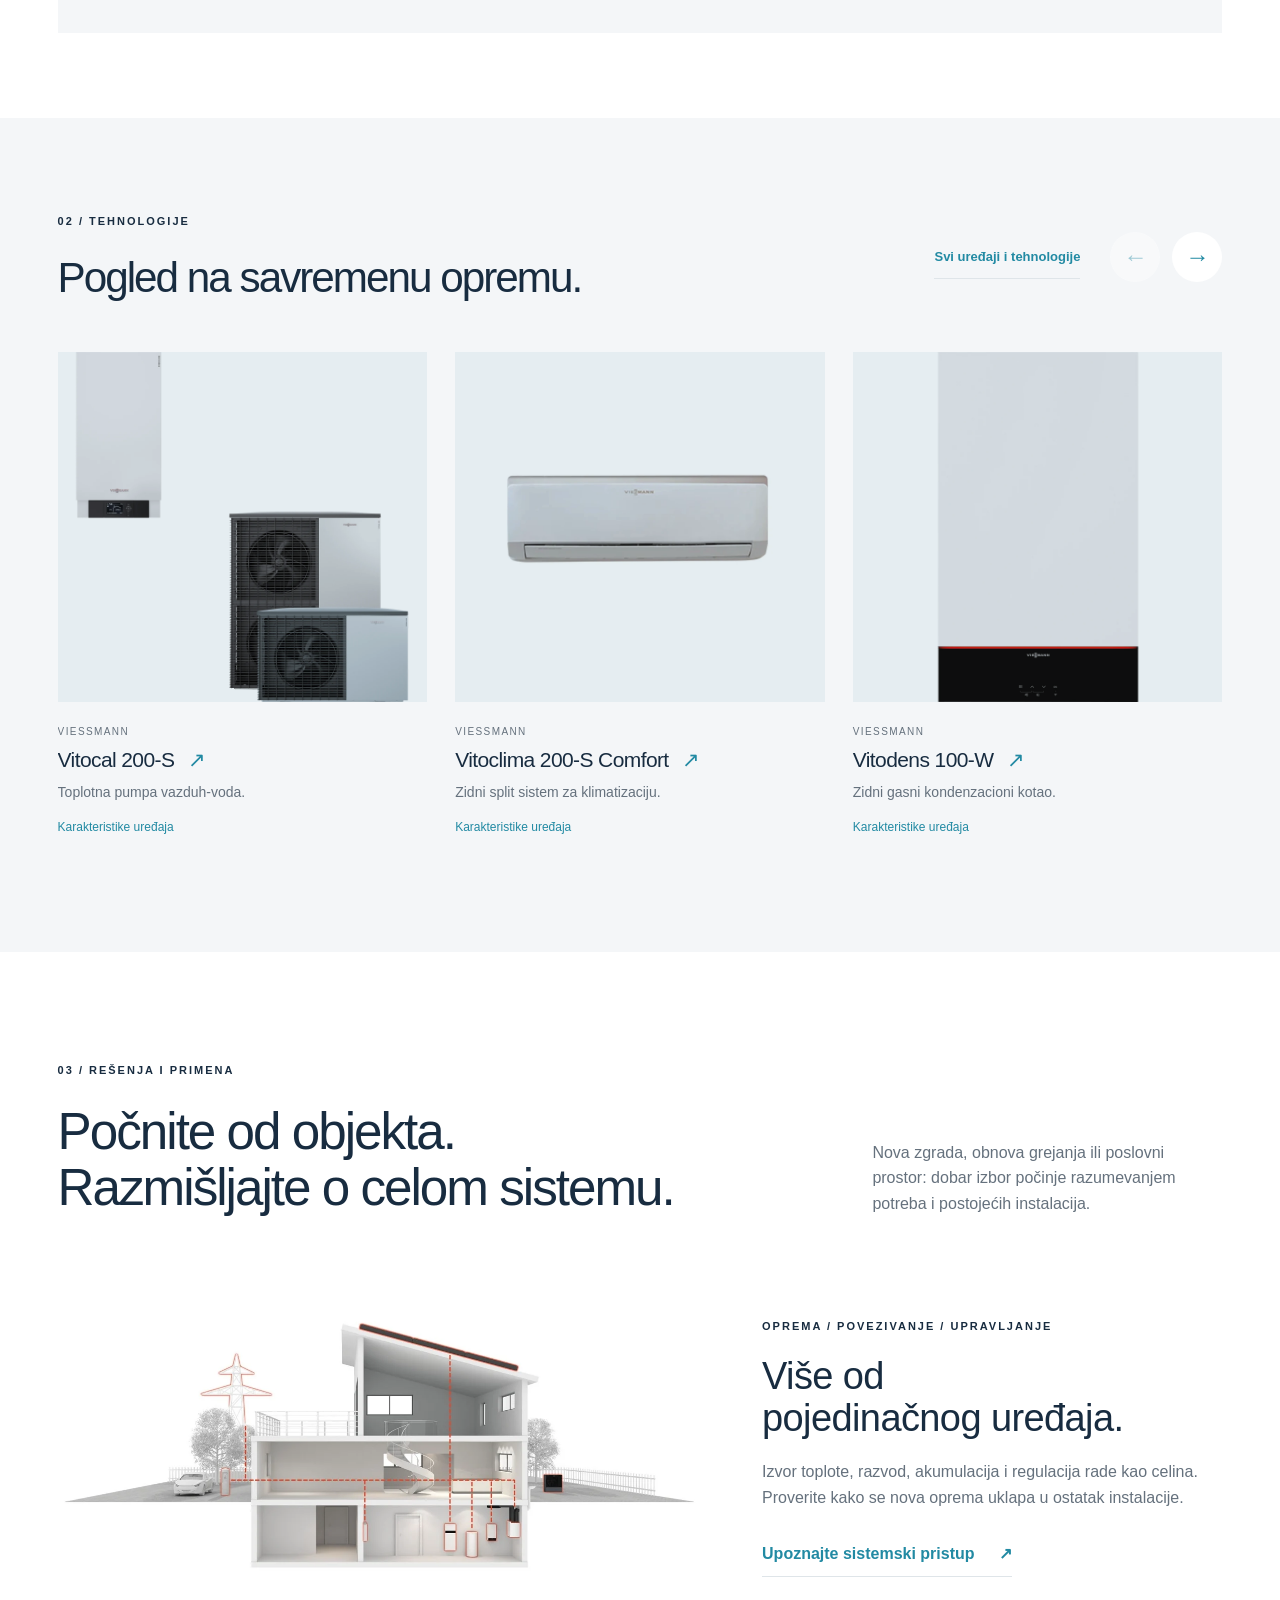
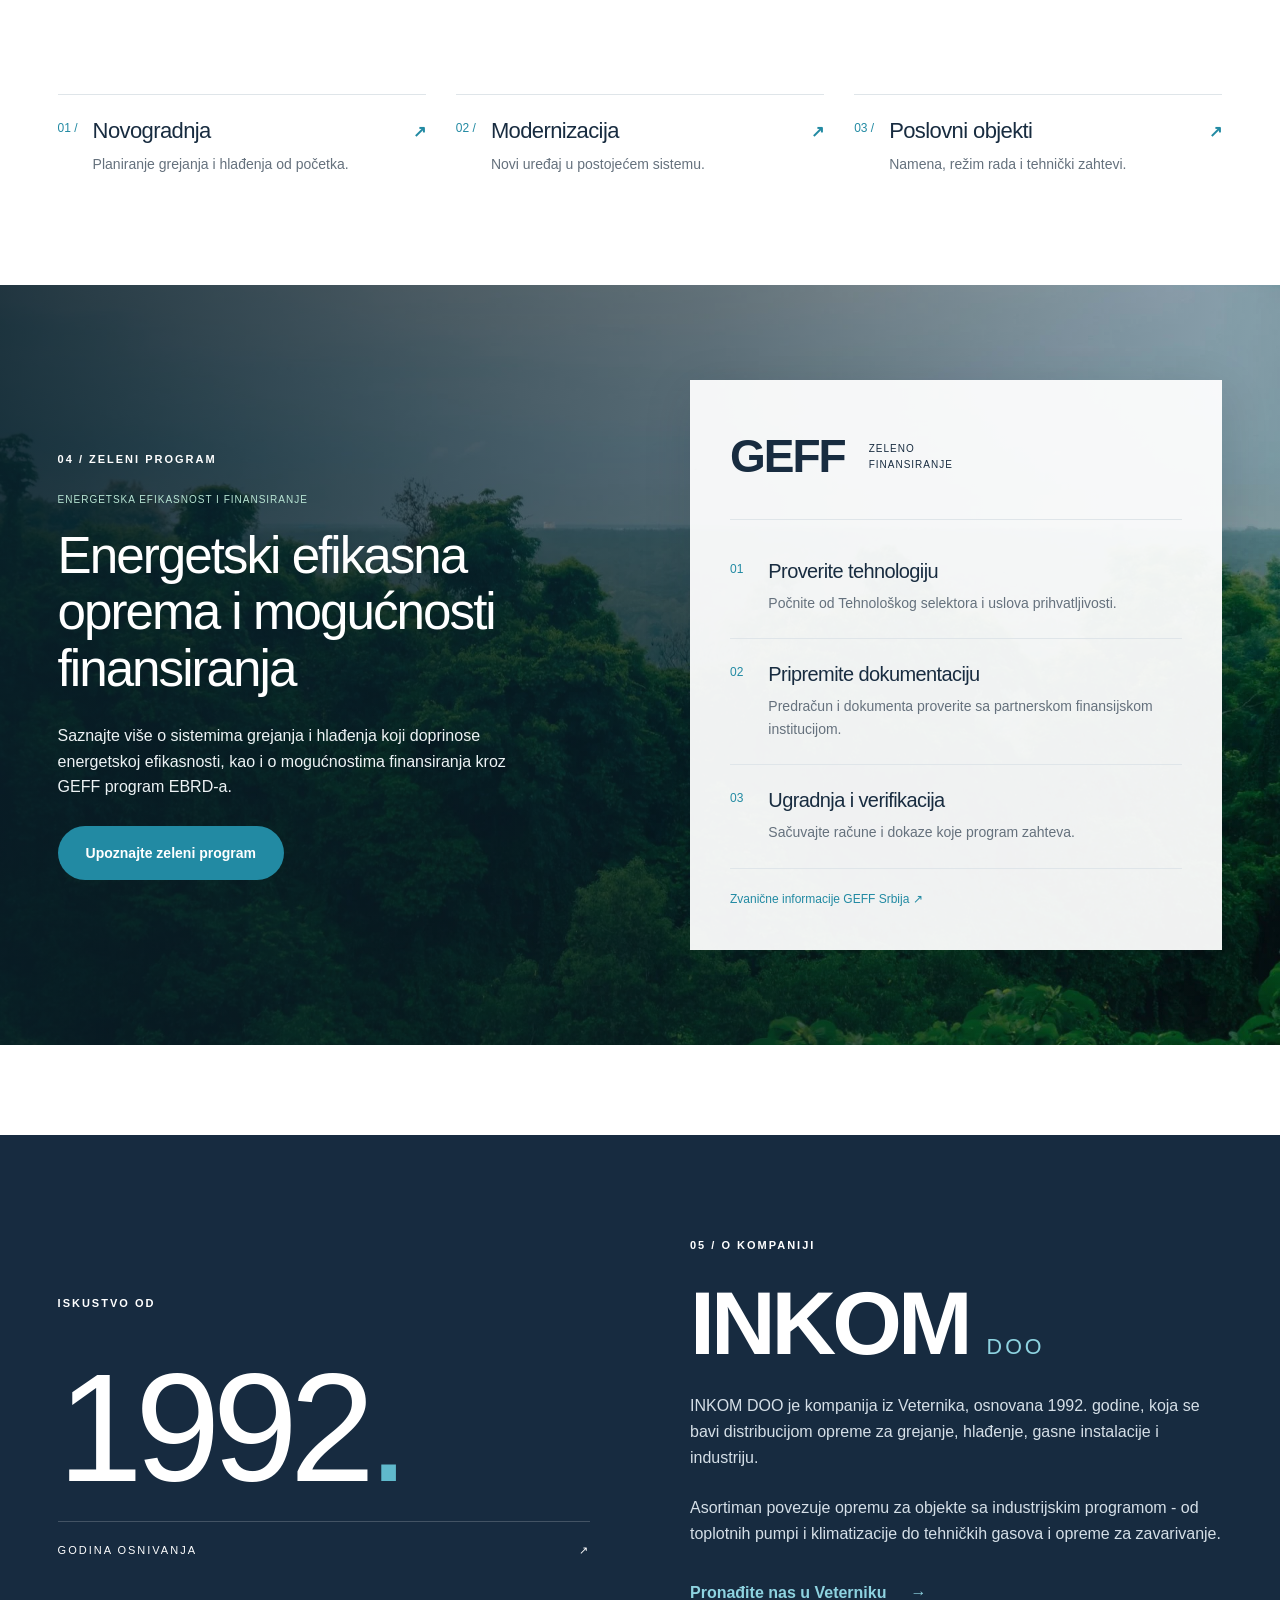
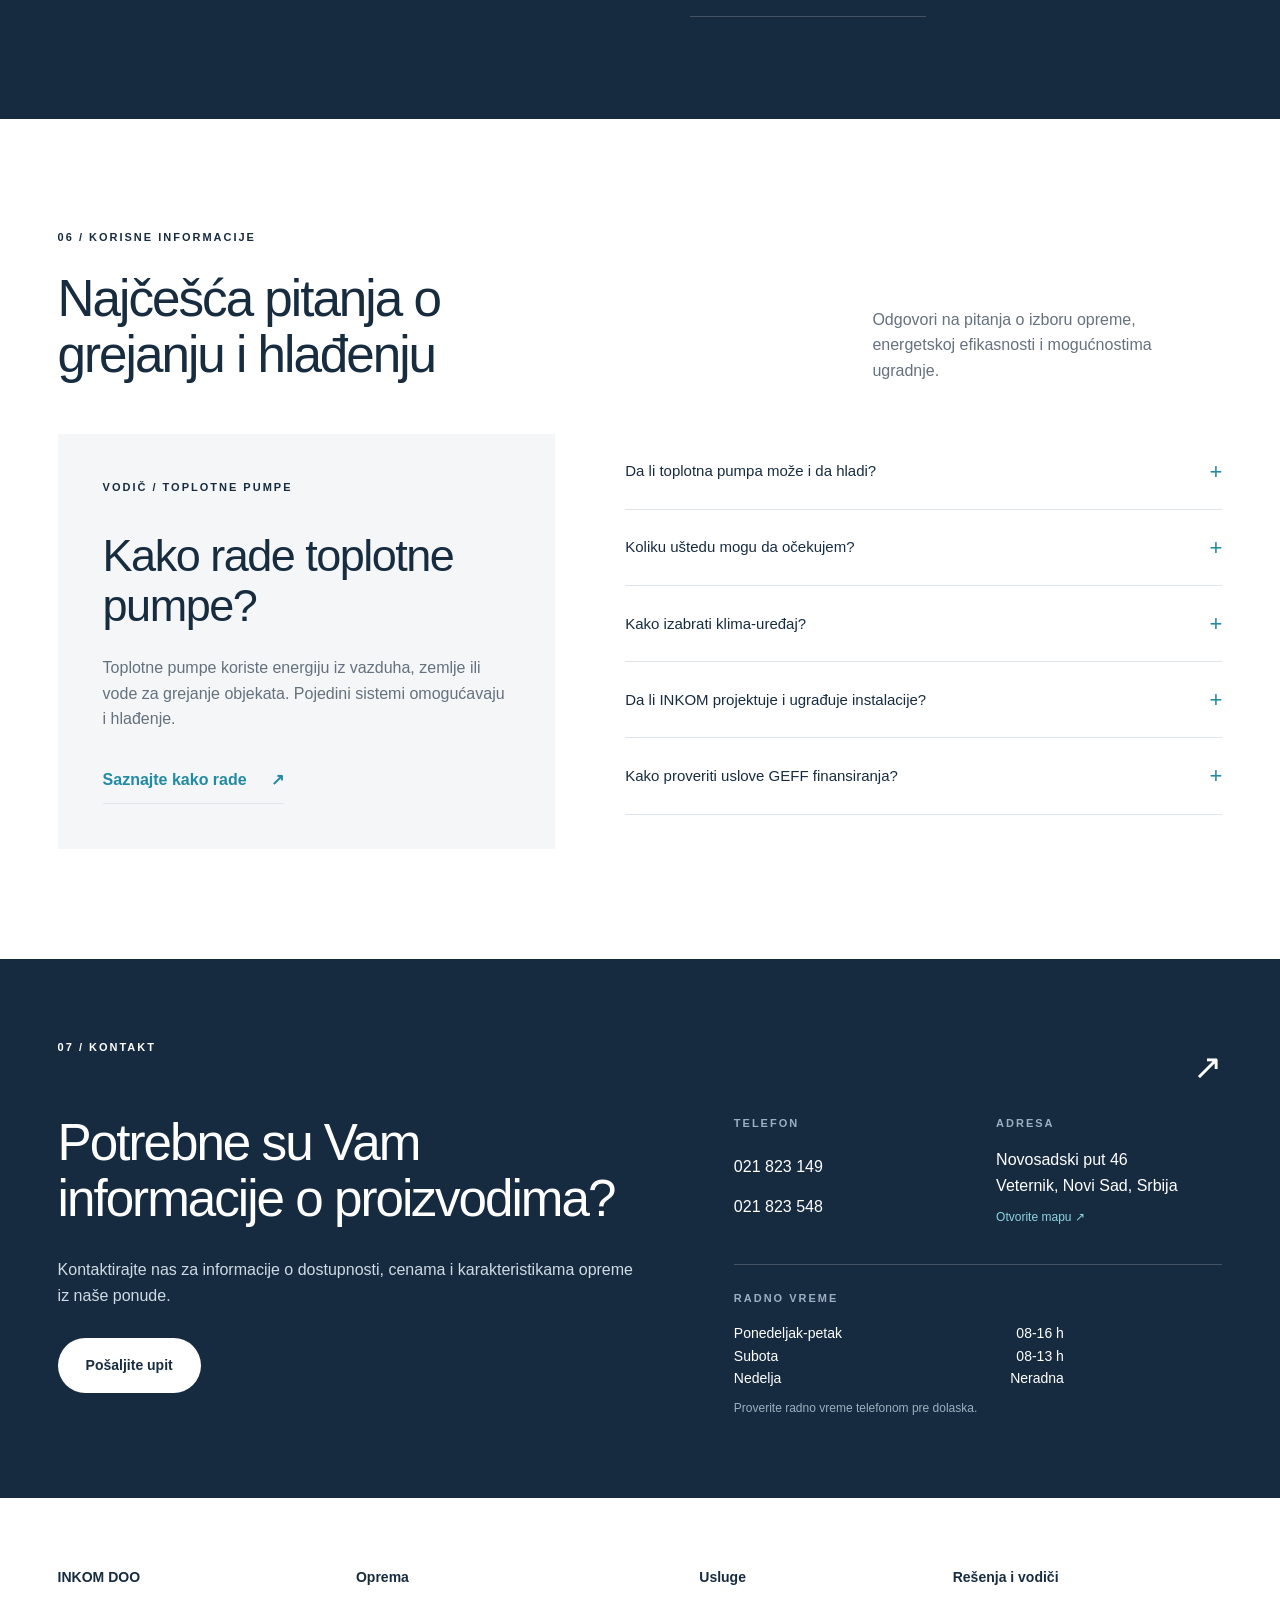
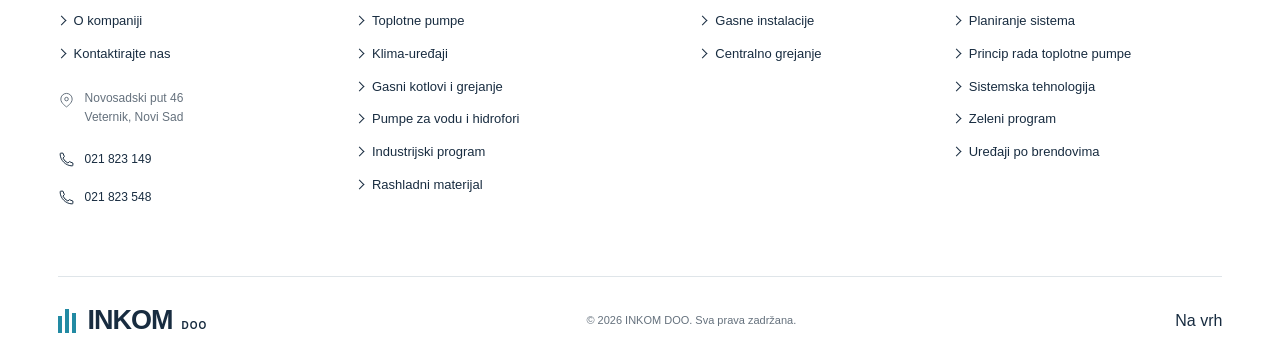
==== commit ba64a009: "Add files via upload" ====
--- a/index.html
+++ b/index.html
@@ -8,8 +8,8 @@
   <meta name="theme-color" content="#ffffff">
   <title>INKOM DOO - Oprema za svaki sistem | Dizajnerski predlog</title>
   <link rel="icon" href="assets/favicon.svg" type="image/svg+xml">
-  <link rel="stylesheet" href="styles.css?v=20261029-31">
-  <script src="app.js?v=20261029-23" defer></script>
+  <link rel="stylesheet" href="styles.css?v=20261029-32">
+  <script src="app.js?v=20261029-32" defer></script>
 </head>
 <body>
   <a class="skip-link" href="#sadrzaj">Pređite na sadržaj</a>
@@ -67,7 +67,7 @@
 
     <section class="knowledge section container" id="baza-znanja" aria-labelledby="knowledge-title"><div class="section-heading"><div><p class="eyebrow">06 / KORISNE INFORMACIJE</p><h2 id="knowledge-title">Najčešća pitanja o grejanju i hlađenju</h2></div><p class="section-intro">Odgovori na pitanja o izboru opreme, energetskoj efikasnosti i mogućnostima ugradnje.</p></div><div class="knowledge-layout"><a class="knowledge-feature" href="resenja.html#toplotne-pumpe"><span class="tiny-label">VODIČ / TOPLOTNE PUMPE</span><h3>Kako rade toplotne pumpe?</h3><p>Toplotne pumpe koriste energiju iz vazduha, zemlje ili vode za grejanje objekata. Pojedini sistemi omogućavaju i hlađenje.</p><span class="text-link">Saznajte kako rade <span aria-hidden="true">↗</span></span></a><div class="faq-list"><details><summary>Da li toplotna pumpa može i da hladi?<span aria-hidden="true">+</span></summary><div><p>Određeni sistemi omogućavaju i hlađenje. Potrebno je proveriti funkcije izabranog modela i da li su razvod i ostale komponente prilagođeni takvom radu.</p><a class="text-link" href="resenja.html#toplotne-pumpe">Više o tehnologiji →</a></div></details><details><summary>Koliku uštedu mogu da očekujem?<span aria-hidden="true">+</span></summary><div><p>Ušteda zavisi od objekta, izolacije, režima rada, temperatura sistema i troškova energenata. Jedan procenat se ne može primeniti na svaki projekat.</p></div></details><details><summary>Kako izabrati klima-uređaj?<span aria-hidden="true">+</span></summary><div><p>Pripremite podatke o površini, izolaciji, staklenim površinama, nameni i broju korisnika prostora. Zatim uporedite karakteristike konkretnih modela za potrebni režim rada.</p><a class="text-link" href="klima-uredjaji.html">Pregled pitanja za izbor →</a></div></details><details><summary>Da li INKOM projektuje i ugrađuje instalacije?<span aria-hidden="true">+</span></summary><div><p>Usluge obuhvataju projektovanje i ugradnju gasnih instalacija i ugradnju centralnog grejanja. Javite nam se sa informacijama o vašem objektu.</p><a class="text-link" href="#usluge">Pregled usluga →</a></div></details><details><summary>Kako proveriti uslove GEFF finansiranja?<span aria-hidden="true">+</span></summary><div><p>Informacije proverite na zvaničnom GEFF sajtu i kod partnerske finansijske institucije. Prihvatljivost opreme i kreditna odluka su zasebne provere.</p><a class="text-link" href="zeleno-finansiranje.html">Pročitajte GEFF vodič →</a></div></details></div></div></section>
 
-<section class="contact" id="kontakt" aria-labelledby="contact-title"><div class="container"><div class="contact-heading"><p class="eyebrow">07 / KONTAKT</p><span class="contact-dot" aria-hidden="true">↗</span></div><div class="contact-layout"><div><h2 id="contact-title">Potrebne su vam informacije o proizvodima?</h2><p>Kontaktirajte nas za informacije o dostupnosti, cenama i karakteristikama opreme iz naše ponude.</p><a class="button button-light" href="tel:+38121823149">Pošaljite upit</a></div><div class="contact-information"><div><span class="tiny-label">TELEFON</span><a href="tel:+38121823149">021 823 149</a><a href="tel:+38121823548">021 823 548</a></div><div><span class="tiny-label">ADRESA</span><address>Novosadski put 46<br>Veternik, Novi Sad, Srbija</address><a class="map-link" href="https://www.google.com/maps/search/?api=1&amp;query=Novosadski+put+46%2C+Veternik%2C+Serbia" target="_blank" rel="noopener noreferrer">Otvorite mapu <span aria-hidden="true">↗</span><span class="sr-only"> (otvara novi prozor)</span></a></div><div class="working-hours"><span class="tiny-label">RADNO VREME</span><dl><div><dt>Ponedeljak-petak</dt><dd>08-16 h</dd></div><div><dt>Subota</dt><dd>08-13 h</dd></div><div><dt>Nedelja</dt><dd>Neradna</dd></div></dl><p>Proverite radno vreme telefonom pre dolaska.</p></div></div></div></div></section>
+<section class="contact" id="kontakt" aria-labelledby="contact-title"><div class="container"><div class="contact-heading"><p class="eyebrow">07 / KONTAKT</p><span class="contact-dot" aria-hidden="true">↗</span></div><div class="contact-layout"><div><h2 id="contact-title">Potrebne su Vam informacije o proizvodima?</h2><p>Kontaktirajte nas za informacije o dostupnosti, cenama i karakteristikama opreme iz naše ponude.</p><a class="button button-light" href="tel:+38121823149">Pošaljite upit</a></div><div class="contact-information"><div><span class="tiny-label">TELEFON</span><a href="tel:+38121823149">021 823 149</a><a href="tel:+38121823548">021 823 548</a></div><div><span class="tiny-label">ADRESA</span><address>Novosadski put 46<br>Veternik, Novi Sad, Srbija</address><a class="map-link" href="https://www.google.com/maps/search/?api=1&amp;query=Novosadski+put+46%2C+Veternik%2C+Serbia" target="_blank" rel="noopener noreferrer">Otvorite mapu <span aria-hidden="true">↗</span><span class="sr-only"> (otvara novi prozor)</span></a></div><div class="working-hours"><span class="tiny-label">RADNO VREME</span><dl><div><dt>Ponedeljak-petak</dt><dd>08-16 h</dd></div><div><dt>Subota</dt><dd>08-13 h</dd></div><div><dt>Nedelja</dt><dd>Neradna</dd></div></dl><p>Proverite radno vreme telefonom pre dolaska.</p></div></div></div></div></section>
   </main>
   <footer class="footer footer-directory" id="site-footer"><div class="container"><div class="footer-columns"><section class="footer-company"><h2 class="footer-company-name">INKOM DOO</h2><a class="wordmark footer-company-logo" href="#pocetna" aria-label="INKOM DOO - početna"><span class="logo-symbol" aria-hidden="true"><b></b><b></b><b></b></span>INKOM<span class="doo">DOO</span></a><ul><li><a href="#o-nama">O kompaniji</a></li><li><a href="#kontakt">Kontaktirajte nas</a></li></ul><address class="footer-address"><svg class="contact-icon" viewBox="0 0 24 24" fill="none" aria-hidden="true"><path d="M20 10c0 6-8 11-8 11S4 16 4 10a8 8 0 1 1 16 0Z" stroke="currentColor" stroke-width="1.4"/><circle cx="12" cy="10" r="2.5" stroke="currentColor" stroke-width="1.4"/></svg><span>Novosadski put 46<br>Veternik, Novi Sad</span></address><div class="footer-phones"><a class="footer-phone" href="tel:+38121823149"><svg class="contact-icon" viewBox="0 0 24 24" aria-hidden="true"><use href="assets/equipment.svg#phone"/></svg><span>021 823 149</span></a><a class="footer-phone" href="tel:+38121823548"><svg class="contact-icon" viewBox="0 0 24 24" aria-hidden="true"><use href="assets/equipment.svg#phone"/></svg><span>021 823 548</span></a></div></section><nav aria-label="Oprema u podnožju"><h2><span class="footer-heading-label">Oprema</span><button class="footer-toggle" type="button" aria-expanded="false" aria-controls="footer-panel-oprema" hidden><span>Oprema</span><svg viewBox="0 0 20 20" fill="none" aria-hidden="true"><path d="M4 10h12" stroke="currentColor" stroke-width="1.4" stroke-linecap="round"/><path class="footer-toggle-vertical" d="M10 4v12" stroke="currentColor" stroke-width="1.4" stroke-linecap="round"/></svg></button></h2><ul class="footer-panel" id="footer-panel-oprema"><li><a href="toplotne-pumpe.html">Toplotne pumpe</a></li><li><a href="klima-uredjaji.html">Klima-uređaji</a></li><li><a href="gasni-kotlovi.html">Gasni kotlovi i grejanje</a></li><li><a href="pumpe-za-vodu.html">Pumpe za vodu i hidrofori</a></li><li><a href="industrijski-program.html">Industrijski program</a></li><li><a href="rashladni-materijal.html">Rashladni materijal</a></li></ul></nav><nav aria-label="Usluge u podnožju"><h2><span class="footer-heading-label">Usluge</span><button class="footer-toggle" type="button" aria-expanded="false" aria-controls="footer-panel-usluge" hidden><span>Usluge</span><svg viewBox="0 0 20 20" fill="none" aria-hidden="true"><path d="M4 10h12" stroke="currentColor" stroke-width="1.4" stroke-linecap="round"/><path class="footer-toggle-vertical" d="M10 4v12" stroke="currentColor" stroke-width="1.4" stroke-linecap="round"/></svg></button></h2><ul class="footer-panel" id="footer-panel-usluge"><li><a href="gasne-instalacije.html">Gasne instalacije</a></li><li><a href="centralno-grejanje.html">Centralno grejanje</a></li></ul></nav><nav aria-label="Vodiči u podnožju"><h2><span class="footer-heading-label">Rešenja i vodiči</span><button class="footer-toggle" type="button" aria-expanded="false" aria-controls="footer-panel-vodici" hidden><span>Rešenja i vodiči</span><svg viewBox="0 0 20 20" fill="none" aria-hidden="true"><path d="M4 10h12" stroke="currentColor" stroke-width="1.4" stroke-linecap="round"/><path class="footer-toggle-vertical" d="M10 4v12" stroke="currentColor" stroke-width="1.4" stroke-linecap="round"/></svg></button></h2><ul class="footer-panel" id="footer-panel-vodici"><li><a href="resenja.html">Planiranje sistema</a></li><li><a href="resenja.html#toplotne-pumpe">Princip rada toplotne pumpe</a></li><li><a href="sistemska-tehnologija.html">Sistemska tehnologija</a></li><li><a href="zeleno-finansiranje.html">Zeleni program</a></li><li><a href="proizvodi.html">Uređaji po brendovima</a></li></ul></nav></div><div class="footer-legal"><a class="wordmark" href="#pocetna" aria-label="INKOM DOO - početna"><span class="logo-symbol" aria-hidden="true"><b></b><b></b><b></b></span>INKOM<span class="doo">DOO</span></a><p>© 2026 INKOM DOO. Sva prava zadržana.</p><a class="footer-top-link" href="#pocetna">Na vrh</a><div class="footer-top-slot"><button class="back-to-top" type="button" aria-label="Vrati se na vrh stranice" hidden><svg viewBox="0 0 24 24" fill="none" aria-hidden="true"><path d="m6 13 6-6 6 6M12 7v12" stroke="currentColor" stroke-width="1.7" stroke-linecap="round" stroke-linejoin="round"/></svg></button></div></div></div></footer>
 </body>
--- a/styles.css
+++ b/styles.css
@@ -314,3 +314,83 @@
  #pocetna .eyebrow{margin-left:3px}
  #pocetna .actions>.hero-contact{padding-inline:24px}
 }
+
+/* Shared internal-page mobile system. Desktop rules remain authoritative >=768px. */
+@media(max-width:767px){
+ .internal-page{--gutter:24px;--space-1:8px;--space-2:16px;--space-3:24px;--space-4:32px;--space-section:48px}
+ .internal-page main .container{width:calc(100% - 2*var(--gutter))}
+ .internal-page main h1{font-size:clamp(36px,9.6vw,46px);line-height:1.1;letter-spacing:-1.4px}
+ .internal-page main h2{font-size:clamp(30px,7.7vw,36px);line-height:1.15;letter-spacing:-1px;text-align:left}
+ .internal-page main h3{line-height:1.2}
+ .internal-page main .eyebrow{margin-bottom:var(--space-2);line-height:1.6;letter-spacing:1.4px}
+ .internal-page main .section,.internal-page .guide-hero,.internal-page .guide-section,.internal-page .category-models,.internal-page .system-control,.internal-page .heat-guide,.internal-page .application-section,.internal-page .green-principles,.internal-page .finance-process,.internal-page .guide-cta{padding-block:var(--space-section)}
+ .internal-page main .section-heading{display:flex;flex-direction:column;align-items:flex-start;gap:var(--space-2);margin-bottom:var(--space-4)}
+ .internal-page main .section-intro{max-width:60ch;margin:0;font-size:16px;line-height:1.6}
+ .internal-page .guide-lead{margin-top:var(--space-3);font-size:16px;line-height:1.6}
+ .internal-page .guide-topics{gap:8px 24px;margin-top:var(--space-3)}
+ .internal-page .guide-topics a{display:inline-flex;align-items:center;min-height:44px}
+ .internal-page .breadcrumbs{flex-wrap:wrap;gap:8px 12px;padding-top:var(--space-3);font-size:12px;line-height:1.5}
+ .internal-page :is(.guide-section,.guide-columns,.category-considerations,.category-next,.system-photo-feature,.photo-energy-paths,.heat-types,.application-steps,.source-diagrams,.energy-explainer,.green-pillars,.finance-columns,.programme-equipment-feature,.heat-principle-editorial,.saving-comparison,.product-detail){grid-template-columns:minmax(0,1fr);gap:var(--space-3)}
+ .internal-page :is(.guide-section,.category-next,.category-considerations,.system-photo-feature,.photo-energy-paths,.guide-columns)>*{min-width:0;text-align:left}
+ .internal-page .category-next{gap:var(--space-3)}
+ .internal-page .category-next>div:last-child{padding:var(--space-3) 0 0;border:0;border-top:1px solid var(--line)}
+ .internal-page .category-next h3{font-size:26px;margin-bottom:var(--space-2)}
+ .internal-page .category-next p:not(.eyebrow){margin-bottom:var(--space-3);font-size:16px;line-height:1.5}
+ .internal-page .category-next .text-link{margin-top:var(--space-1)}
+ .internal-page .category-next+.footer-directory{padding-top:var(--space-4)}
+ .internal-page .decision-map{grid-template-columns:minmax(0,1fr);gap:var(--space-3);align-items:start;margin-inline:calc(-1*var(--gutter));padding:var(--space-3) var(--gutter)}
+ .internal-page .decision-map>*{grid-column:1;min-width:0}
+ .internal-page .decision-scene{grid-row:1;max-height:200px;width:100%;object-fit:contain}
+ .internal-page .decision-side{padding-top:var(--space-3);border-top:1px solid var(--line)}
+ .internal-page .decision-side .tiny-label,.internal-page .decision-inputs .tiny-label{margin-bottom:var(--space-1);font-size:10px}
+ .internal-page .decision-side h3,.internal-page .decision-inputs h3{font-size:24px;margin-bottom:var(--space-2)}
+ .internal-page .decision-side li{font-size:15px;line-height:24px;padding-block:var(--space-1)}
+ .internal-page .decision-inputs{grid-template-columns:minmax(0,1fr);gap:0;padding-top:var(--space-3)}
+ .internal-page .decision-inputs ul{grid-template-columns:minmax(0,1fr);gap:0}
+ .internal-page .decision-inputs li{font-size:15px;line-height:24px;padding:12px 0;border-top:1px solid var(--line)}
+ .internal-page .decision-map figcaption{padding-top:var(--space-2);font-size:13px;line-height:1.6}
+ .internal-page .category-model-grid,.internal-page .category-model-grid--four{grid-template-columns:minmax(0,1fr);gap:var(--space-4)}
+ .internal-page .category-model-grid .category-model>div{height:auto;aspect-ratio:1.15;margin-bottom:var(--space-2)}
+ .internal-page .category-model-grid .category-model h3{font-size:24px;margin-bottom:var(--space-1)}
+ .internal-page .category-model-grid .category-model>.tiny-label{font-size:10px}
+ .internal-page .category-model-grid .category-model>p:last-child{font-size:14px}
+ .internal-page .product-detail{padding-block:var(--space-section)}
+ .internal-page .product-detail h2{margin-bottom:var(--space-2)}
+ .internal-page .product-detail-visual{min-height:0}
+ .internal-page .product-detail-visual img{max-height:340px}
+ .internal-page .product-detail-visual>.product-photo-placeholder{min-height:260px}
+ .internal-page .product-data>div{grid-template-columns:minmax(0,1fr) minmax(0,1fr);gap:var(--space-2);font-size:13px}
+ .internal-page .catalog-brands{grid-template-columns:minmax(0,1fr);gap:var(--space-2)}
+ .internal-page .catalog-brands .catalog-brand{display:grid;grid-template-columns:100px minmax(0,1fr);grid-template-rows:auto auto;gap:8px 16px;padding:var(--space-2)}
+ .internal-page .catalog-brands .catalog-logo{grid-column:1;grid-row:1/3;width:100px;height:64px;align-self:center}
+ .internal-page .catalog-brands .catalog-brand h2{grid-column:2;min-height:0;align-self:end;font-size:21px}
+ .internal-page .catalog-brands .catalog-brand p{grid-column:2;font-size:13px;line-height:1.5}
+ .internal-page .catalog-group-heading{padding-block:var(--space-4)}
+ .internal-page .green-pillars{margin-top:var(--space-4)}
+ .internal-page .green-pillars article{display:block;grid-template-columns:none;text-align:left;padding-top:var(--space-3)}
+ .internal-page .green-pillars .green-pillar-icon{margin:0 0 var(--space-2);height:64px;width:100px}
+ .internal-page .green-pillars article:first-child .green-pillar-icon{width:44px}
+ .internal-page .green-pillars article p{margin:0;max-width:60ch}
+ .internal-page .programme-equipment-feature{margin-top:var(--space-4)}
+ .internal-page .programme-equipment-feature h3{font-size:28px;margin:var(--space-2) 0}
+ .internal-page .programme-equipment-feature p:not(.tiny-label){margin-bottom:var(--space-3);line-height:1.6}
+ .internal-page .photo-path-copy{padding-top:var(--space-3)}
+ .internal-page .photo-path-copy h3{font-size:26px;margin:var(--space-2) 0}
+ .internal-page .control-connection{gap:12px;margin-block:var(--space-3);padding-block:var(--space-2)}
+ .internal-page .guide-cta>.container{flex-direction:column;align-items:flex-start;gap:var(--space-3)}
+ .internal-page .guide-cta p:not(.eyebrow){margin-top:var(--space-2)}
+ .internal-page .finance-columns{margin-top:var(--space-4)}
+ .internal-page .finance-columns li>span{margin-bottom:var(--space-2)}
+ .internal-page .finance-columns h3{margin-bottom:var(--space-2)}
+ .internal-page .category-page-copy{min-height:0;padding-block:56px}
+ .internal-page .category-page-hero{height:auto;min-height:0}
+ .internal-page .category-page-copy>p:not(.eyebrow){margin:var(--space-3) 0;font-size:16px;line-height:1.6}
+ .internal-page .category-page-hero--product{padding-bottom:260px}
+ .internal-page .category-page-hero--product>img{height:260px}
+ .internal-page .category-page-hero--product .category-page-copy{min-height:0;padding-block:48px 24px}
+ .internal-page .heat-principle-editorial{padding-block:8px 32px}
+ .internal-page .energy-explainer{padding:var(--space-3)}
+}
+@media(max-width:359px){.internal-page{--gutter:20px}}
+
+@media(max-width:767px){.internal-page.btt-overlaps-control:not(.footer-in-view) .back-to-top{visibility:hidden;pointer-events:none}}
